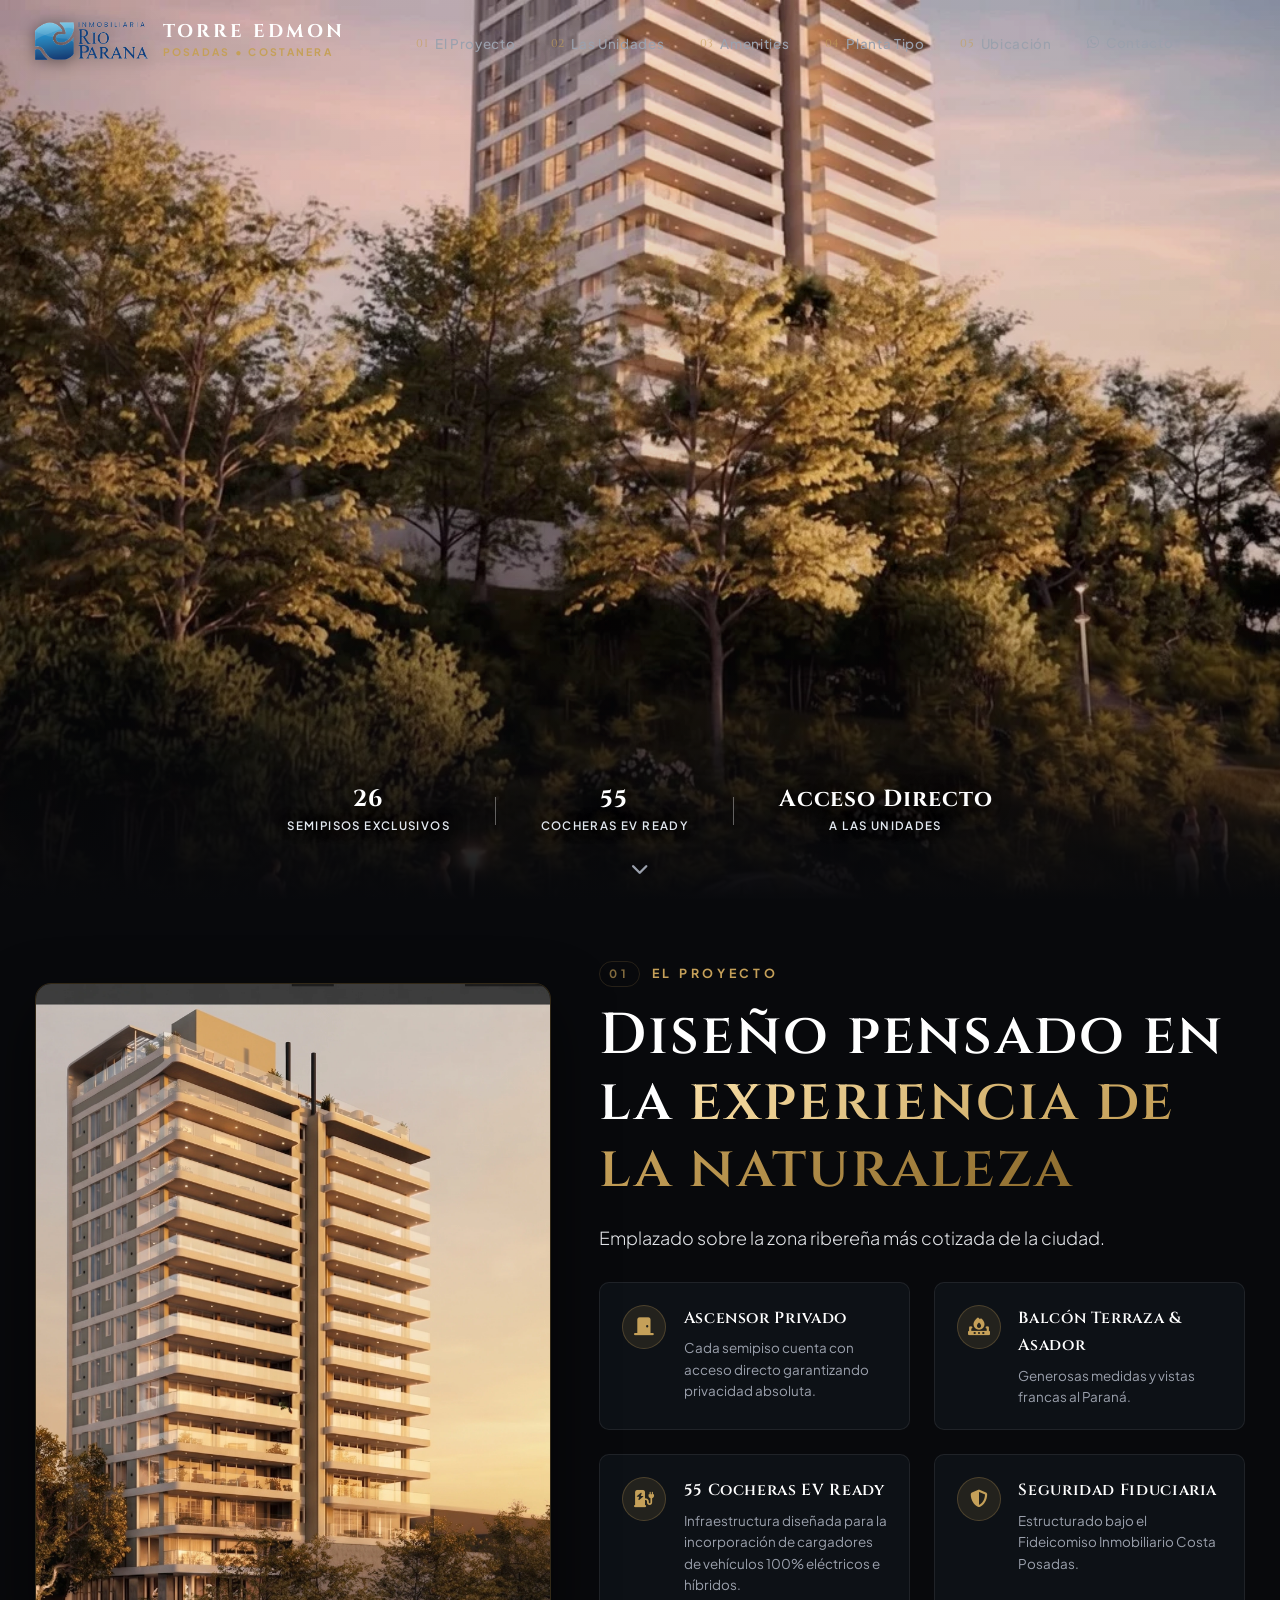
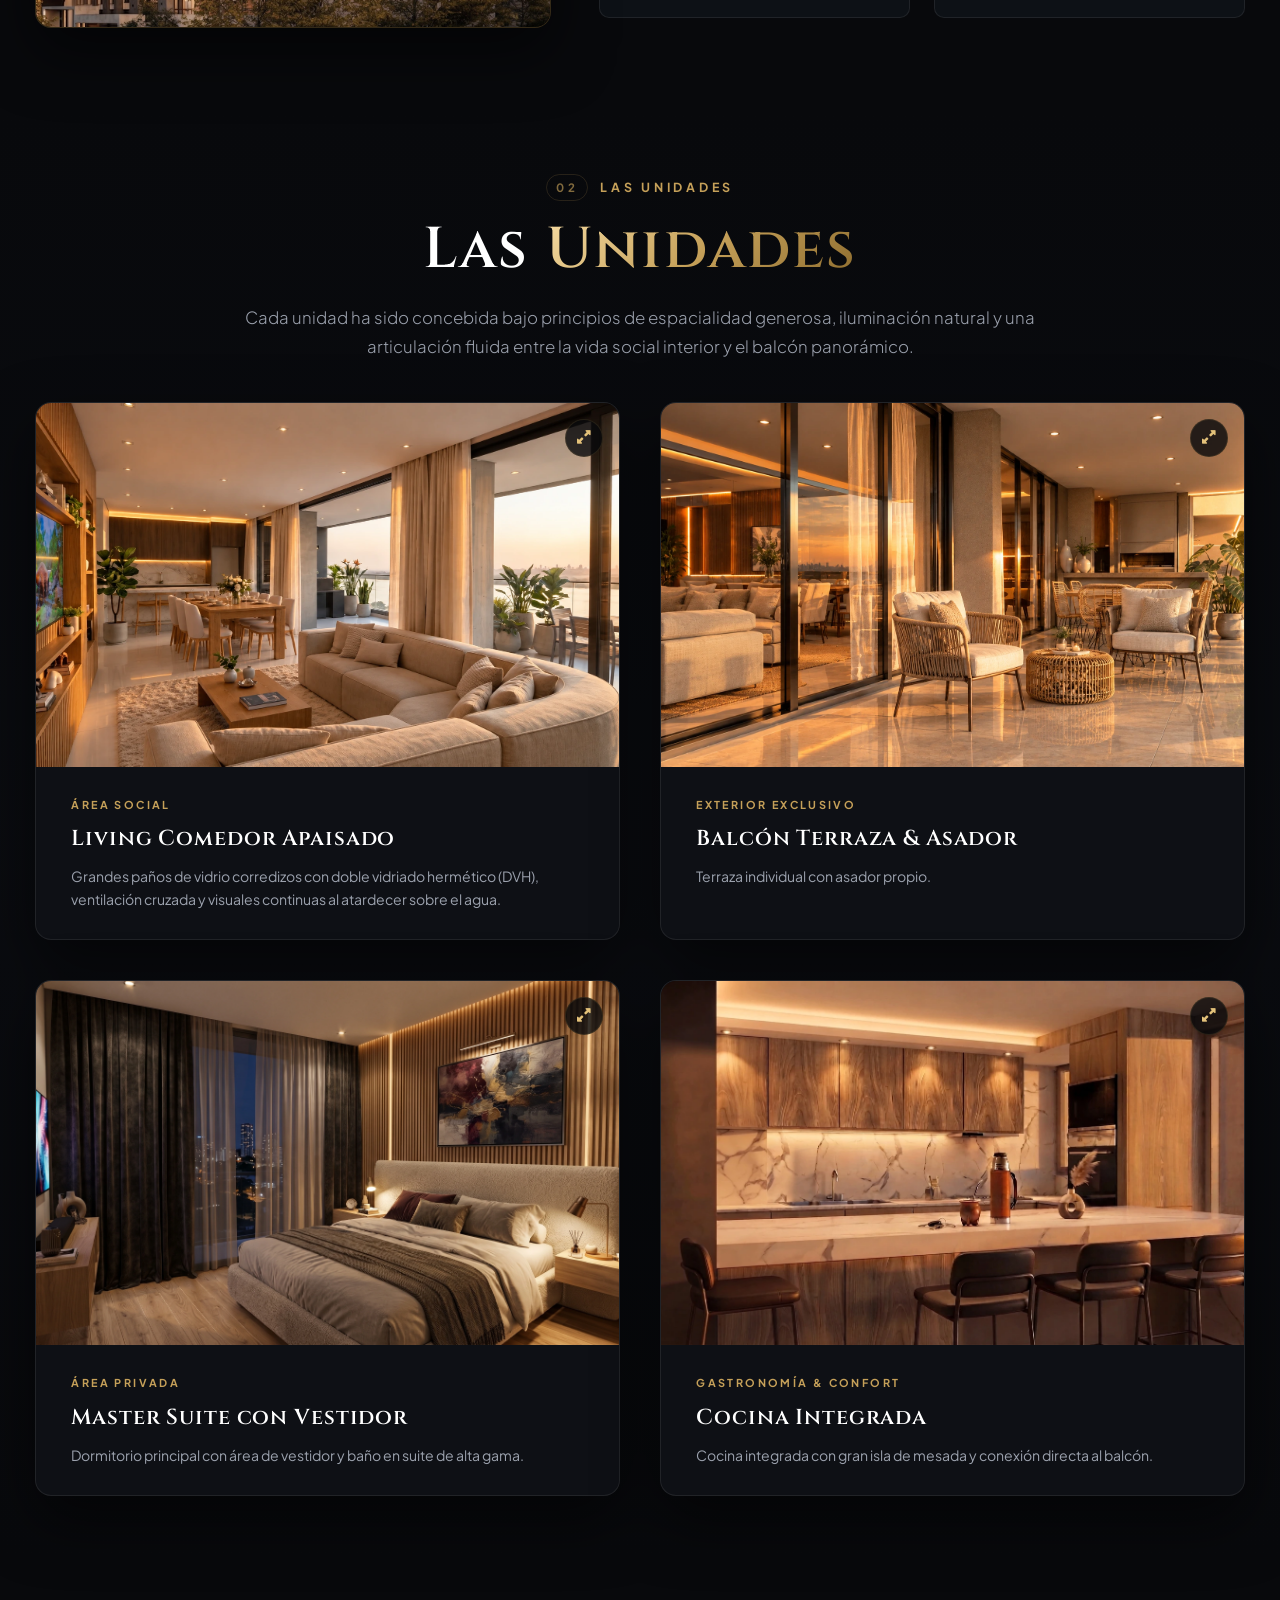
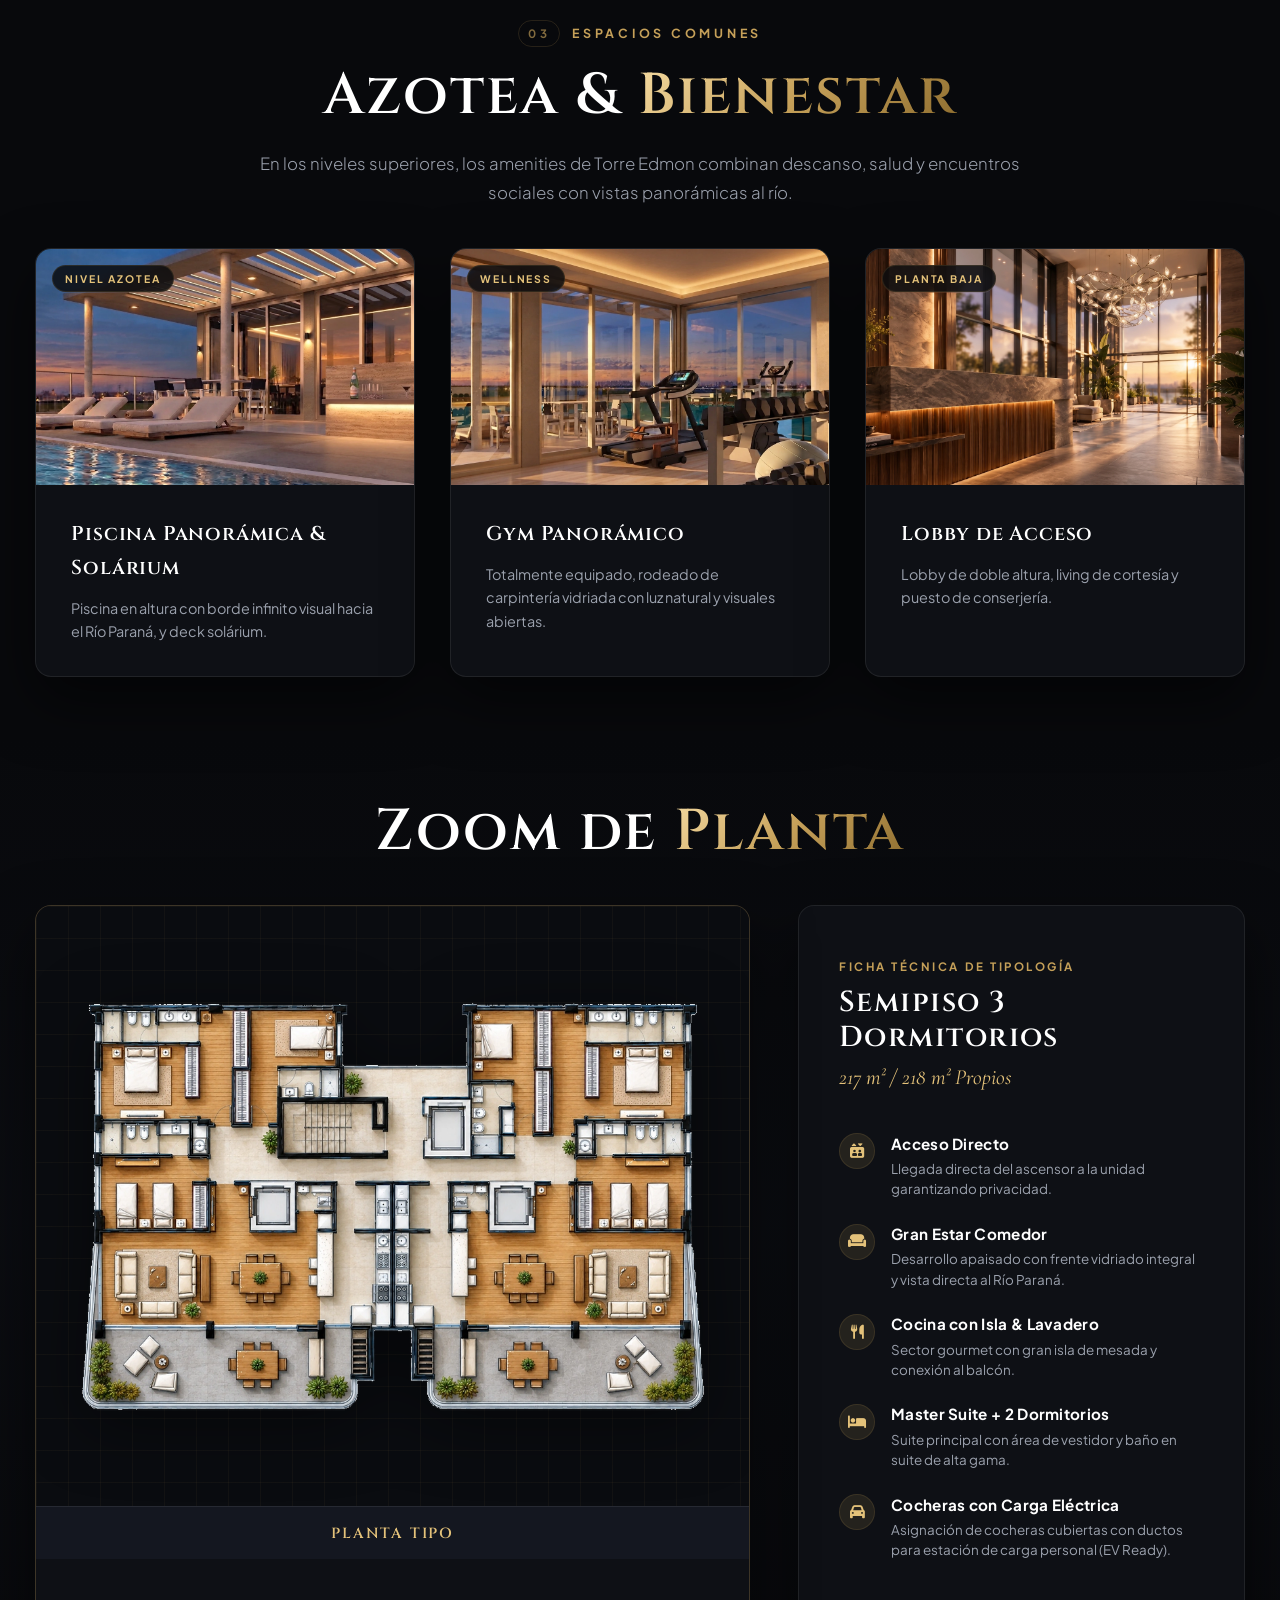
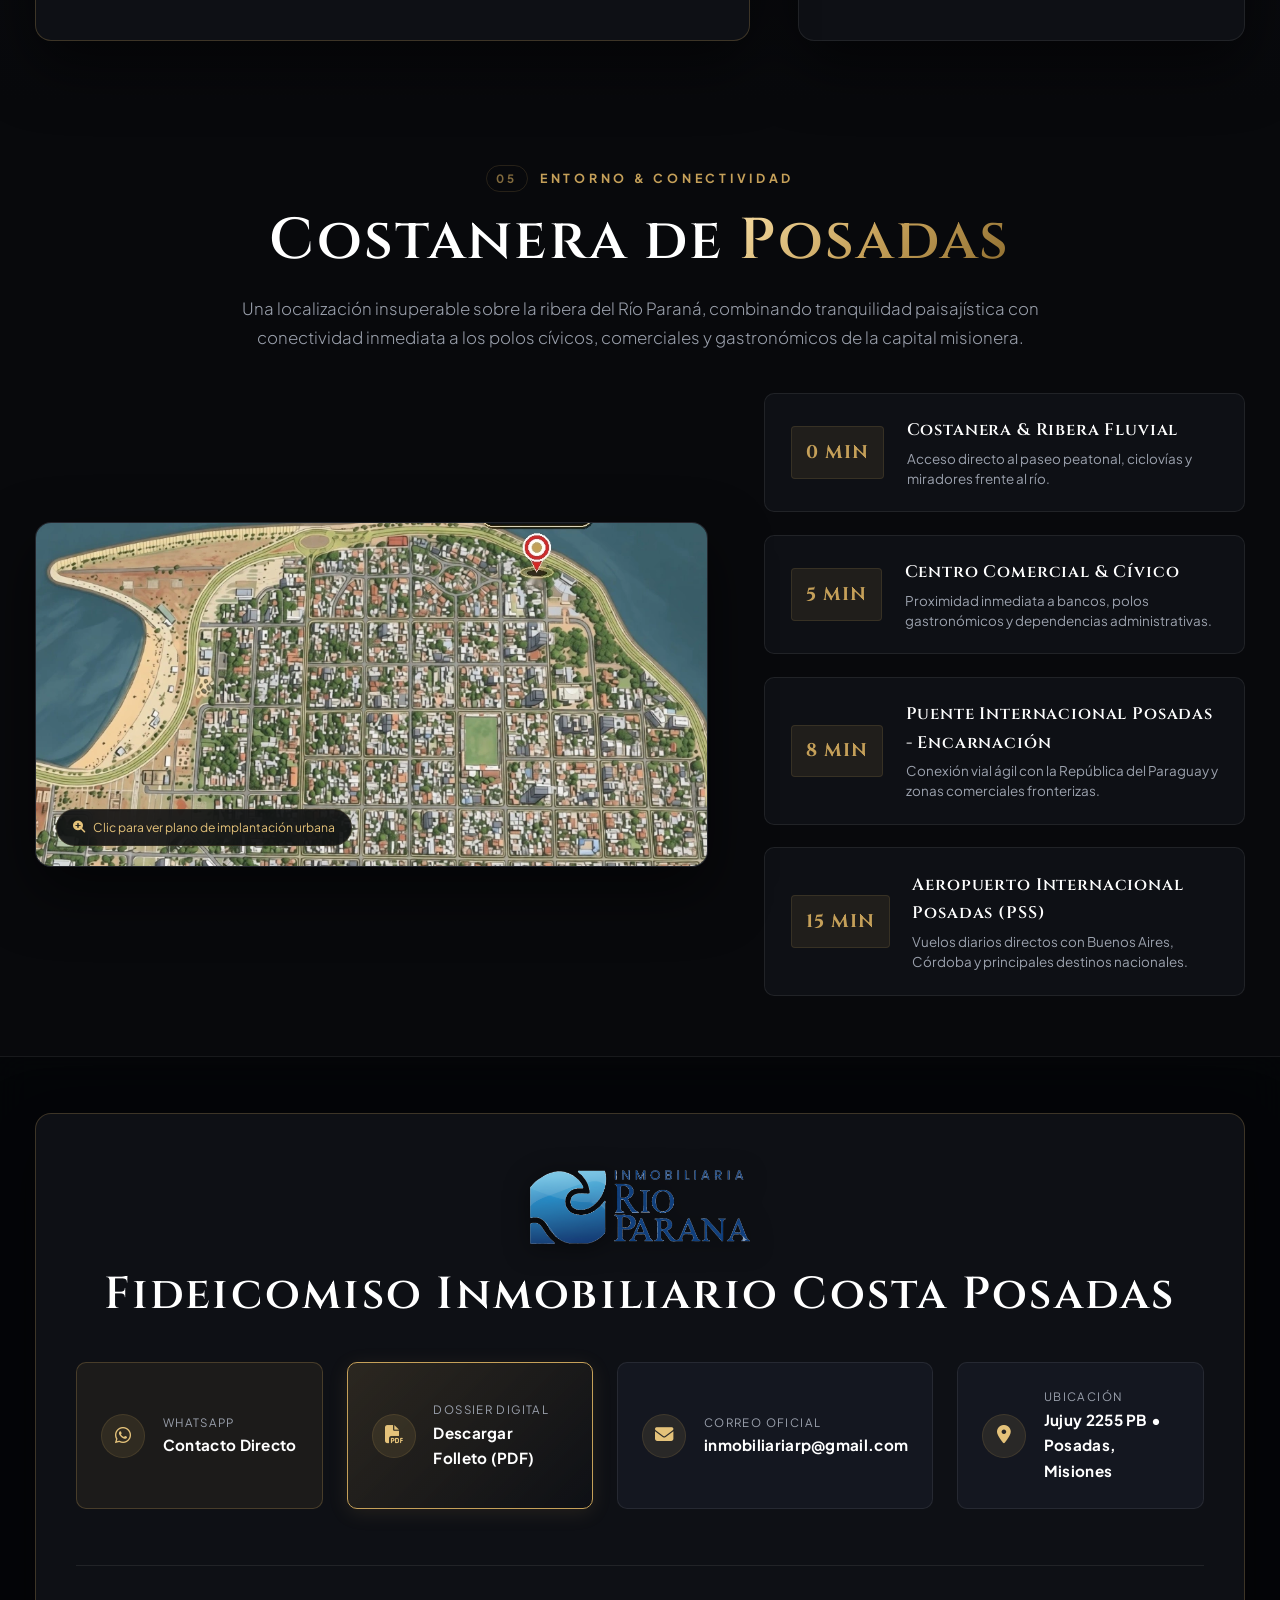
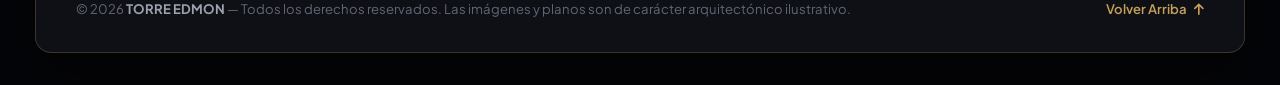
==== index.html @ c15acfa9 "feat(blueprint): replace floor plan with centered master asset, enable touch/mouse zoom, and clean c" ====
<!DOCTYPE html>
<html lang="es" data-theme="dark">
<head>
  <meta charset="UTF-8">
  <meta name="viewport" content="width=device-width, initial-scale=1.0">
  <title>Torre Edmon | Fideicomiso Inmobiliario Costa Posadas</title>
  <meta name="description" content="Torre Edmon: Residencias semipisos de 217 m² y 218 m² propios frente al Río Paraná en Posadas, Misiones. Palier privado, balcones aterrazados con parrilla, piscina rooftop, cocheras EV Ready.">
  <meta name="keywords" content="Torre Edmon, Torre Edmond, departamentos en pozo Posadas, departamentos en pozo Posadas Misiones, inversion inmobiliaria Posadas, Fideicomiso Costa Posadas, Inmobiliaria Rio Parana, departamentos costanera Posadas, departamentos con vista al rio Posadas, Ruben Carreño">
  <meta name="author" content="Inmobiliaria Río Paraná">
  <meta name="robots" content="index, follow">
  <link rel="canonical" href="https://edmonposadas.vercel.app/">

  <!-- Open Graph / WhatsApp Preview -->
  <meta property="og:type" content="website">
  <meta property="og:url" content="https://edmonposadas.vercel.app/">
  <meta property="og:title" content="Torre Edmon — Residencias Exclusivas en Posadas Misiones">
  <meta property="og:description" content="Departamentos semipisos de 217 m² frente al Río Paraná. Acceso directo a las unidades, balcón con parrilla, piscina rooftop y 55 cocheras EV Ready.">
  <meta property="og:image" content="https://edmonposadas.vercel.app/assets/curated_v2/fachada_torre_edmon.webp">
  <meta property="og:image:width" content="1200">
  <meta property="og:image:height" content="630">
  <meta property="og:locale" content="es_AR">
  <meta property="og:site_name" content="Torre Edmon Posadas">

  <!-- Twitter Card -->
  <meta name="twitter:card" content="summary_large_image">
  <meta name="twitter:url" content="https://edmonposadas.vercel.app/">
  <meta name="twitter:title" content="Torre Edmon | Residencias de Lujo en Posadas">
  <meta name="twitter:description" content="Emprendimiento residencial de vanguardia frente al Río Paraná en Posadas, Misiones. Comercializa Inmobiliaria Río Paraná.">
  <meta name="twitter:image" content="https://edmonposadas.vercel.app/assets/curated_v2/fachada_torre_edmon.webp">

  <!-- Schema.org JSON-LD -->
  <script type="application/ld+json">
  {
    "@context": "https://schema.org",
    "@graph": [
      {
        "@type": "ApartmentComplex",
        "@id": "https://edmonposadas.vercel.app/#building",
        "name": "Torre Edmon (Edificio Edmond)",
        "description": "Edificio residencial de categoría superior con 26 semipisos exclusivos de 217 m² y 218 m² propios, piscina y solárium en azotea, gimnasio panorámico, 55 cocheras EV Ready y acceso directo a las unidades.",
        "url": "https://edmonposadas.vercel.app/",
        "image": "https://edmonposadas.vercel.app/assets/curated_v2/fachada_torre_edmon.webp",
        "address": {
          "@type": "PostalAddress",
          "streetAddress": "Costanera de Posadas",
          "addressLocality": "Posadas",
          "addressRegion": "Misiones",
          "addressCountry": "AR"
        },
        "geo": {
          "@type": "GeoCoordinates",
          "latitude": -27.3667,
          "longitude": -55.8969
        }
      },
      {
        "@type": "RealEstateAgent",
        "@id": "https://edmonposadas.vercel.app/#agent",
        "name": "Inmobiliaria Río Paraná",
        "url": "https://edmonposadas.vercel.app/",
        "logo": "https://edmonposadas.vercel.app/assets/branding/logo_inmobiliaria_clean.png",
        "telephone": "+54-9-3764-765431",
        "email": "inmobiliariarp@gmail.com",
        "address": {
          "@type": "PostalAddress",
          "streetAddress": "Jujuy 2255 PB",
          "addressLocality": "Posadas",
          "addressRegion": "Misiones",
          "postalCode": "3300",
          "addressCountry": "AR"
        }
      }
    ]
  }
  </script>

  <link rel="icon" type="image/png" href="assets/branding/logo_inmobiliaria_clean.png">

  <!-- Typography: Cinzel, Cormorant Garamond & Plus Jakarta Sans -->
  <link rel="preconnect" href="https://fonts.googleapis.com">
  <link rel="preconnect" href="https://fonts.gstatic.com" crossorigin>
  <link href="https://fonts.googleapis.com/css2?family=Cinzel:wght@400;500;600;700;800&family=Cormorant+Garamond:ital,wght@0,400;0,600;1,400;1,600&family=Plus+Jakarta+Sans:wght@300;400;500;600;700&display=swap" rel="stylesheet">

  <link rel="stylesheet" href="https://cdnjs.cloudflare.com/ajax/libs/font-awesome/6.4.0/css/all.min.css">
  <link rel="stylesheet" href="styles/main.css">
</head>
<body class="dark-editorial">

  <!-- Subtle Three.js Ambient Particle Background -->
  <canvas id="three-canvas"></canvas>

  <!-- Luxury Minimalist Navbar -->
  <nav class="navbar">
    <div class="container nav-container">
      <a href="#hero" class="brand-logo-wrap">
        <img src="assets/branding/logo_inmobiliaria_clean.png" alt="Inmobiliaria Río Paraná" class="brand-logo-img">
        <div class="brand-text-col">
          <span class="brand-text">TORRE EDMON</span>
          <span class="brand-subtext">POSADAS • COSTANERA</span>
        </div>
      </a>

      <ul class="nav-links">
        <li><a href="#proyecto" class="nav-link"><span>01</span> El Proyecto</a></li>
        <li><a href="#interiores" class="nav-link"><span>02</span> Las Unidades</a></li>
        <li><a href="#amenities" class="nav-link"><span>03</span> Amenities</a></li>
        <li><a href="#planta" class="nav-link"><span>04</span> Planta Tipo</a></li>
        <li><a href="#ubicacion" class="nav-link"><span>05</span> Ubicación</a></li>
        <li><a href="https://wa.me/5493764765431?text=Hola%20Inmobiliaria%20R%C3%ADo%20Paran%C3%A1,%20deseo%20informaci%C3%B3n%20sobre%20Torre%20Edmon" target="_blank" class="nav-link text-gold"><i class="fab fa-whatsapp"></i> Contacto</a></li>
      </ul>

      <div class="nav-actions">
        <button id="mobile-menu-btn" class="mobile-menu-btn" aria-label="Abrir Menú">
          <i class="fas fa-bars"></i>
        </button>
      </div>
    </div>
  </nav>

  <!-- Hero Section: Clear, Vibrant Architectural Video Animation -->
  <header id="hero" class="hero">
    <div class="hero-video-bg">
      <video autoplay muted loop playsinline poster="assets/curated_v2/hero_poster.webp">
        <source src="assets/torre_edmon_anime_hero.mp4" type="video/mp4">
      </video>
    </div>
    <div class="hero-overlay"></div>

    <div class="container hero-content-minimal">
      <!-- Clean Key Metrics Strip at the bottom of hero -->
      <div class="hero-metrics-strip">
        <div class="metric-item">
          <span class="metric-num">26</span>
          <span class="metric-lbl">Semipisos Exclusivos</span>
        </div>
        <div class="metric-sep"></div>
        <div class="metric-item">
          <span class="metric-num">55</span>
          <span class="metric-lbl">Cocheras EV Ready</span>
        </div>
        <div class="metric-sep"></div>
        <div class="metric-item">
          <span class="metric-num">Acceso Directo</span>
          <span class="metric-lbl">A las Unidades</span>
        </div>
      </div>
    </div>

    <div class="scroll-down-arrow">
      <a href="#proyecto" aria-label="Ir a sección El Proyecto">
        <i class="fas fa-chevron-down"></i>
      </a>
    </div>
  </header>

  <!-- 01. EL PROYECTO -->
  <section id="proyecto" class="section-manifesto">
    <div class="container">
      <div class="manifesto-grid">
        <!-- Vertical Architectural Render Showcase -->
        <div class="manifesto-visual-col" data-lightbox data-hires="assets/curated_v2/fachada_torre_edmon.webp" data-caption="Fachada Principal Torre Edmon — 15 Niveles sobre el Río Paraná">
          <div class="manifesto-frame">
            <img src="assets/curated_v2/fachada_torre_edmon.webp" alt="Fachada Torre Edmon Posadas" loading="lazy">
          </div>
        </div>

        <!-- Editorial Project Column -->
        <div class="manifesto-text-col">
          <div class="section-tag-editorial"><span>01</span> El Proyecto</div>
          <h2 class="section-title-editorial">
            Diseño pensado en la <span class="text-gold-gradient">experiencia de la naturaleza</span>
          </h2>

          <p class="manifesto-lead">
            Emplazado sobre la zona ribereña más cotizada de la ciudad.
          </p>

          <!-- 4 Pillars of Engineering & Comfort -->
          <div class="pillars-grid">
            <div class="pillar-card">
              <div class="pillar-icon"><i class="fas fa-door-closed"></i></div>
              <div class="pillar-content">
                <h3>Ascensor Privado</h3>
                <p>Cada semipiso cuenta con acceso directo garantizando privacidad absoluta.</p>
              </div>
            </div>

            <div class="pillar-card">
              <div class="pillar-icon"><i class="fas fa-fire-burner"></i></div>
              <div class="pillar-content">
                <h3>Balcón Terraza & Asador</h3>
                <p>Generosas medidas y vistas francas al Paraná.</p>
              </div>
            </div>

            <div class="pillar-card">
              <div class="pillar-icon"><i class="fas fa-charging-station"></i></div>
              <div class="pillar-content">
                <h3>55 Cocheras EV Ready</h3>
                <p>Infraestructura diseñada para la incorporación de cargadores de vehículos 100% eléctricos e híbridos.</p>
              </div>
            </div>

            <div class="pillar-card">
              <div class="pillar-icon"><i class="fas fa-shield-halved"></i></div>
              <div class="pillar-content">
                <h3>Seguridad Fiduciaria</h3>
                <p>Estructurado bajo el Fideicomiso Inmobiliario Costa Posadas.</p>
              </div>
            </div>
          </div>
        </div>
      </div>
    </div>
  </section>

  <!-- 02. LAS UNIDADES (Uniform Sized 2x2 Gallery) -->
  <section id="interiores" class="section-spaces">
    <div class="container">
      <div class="section-header-editorial">
        <div class="section-tag-editorial"><span>02</span> Las Unidades</div>
        <h2 class="section-title-editorial">Las <span class="text-gold-gradient">Unidades</span></h2>
        <p class="section-desc-editorial">
          Cada unidad ha sido concebida bajo principios de espacialidad generosa, iluminación natural y una articulación fluida entre la vida social interior y el balcón panorámico.
        </p>
      </div>

      <div class="units-uniform-grid">
        <!-- Living Comedor Apaisado -->
        <div class="unit-uniform-card" data-lightbox data-hires="assets/curated_v2/living_comedor_rio.webp" data-caption="Living Comedor Apaisado — Conexión Directa al Río Paraná y Balcón Terraza">
          <div class="unit-img-box">
            <img src="assets/curated_v2/living_comedor_rio.webp" alt="Living Comedor Apaisado con Vista al Río" loading="lazy">
            <span class="unit-zoom-badge"><i class="fas fa-expand-alt"></i></span>
          </div>
          <div class="unit-content-box">
            <span class="unit-category-tag">Área Social</span>
            <h3 class="unit-card-title">Living Comedor Apaisado</h3>
            <p class="unit-card-desc">Grandes paños de vidrio corredizos con doble vidriado hermético (DVH), ventilación cruzada y visuales continuas al atardecer sobre el agua.</p>
          </div>
        </div>

        <!-- Balcón Terraza & Asador -->
        <div class="unit-uniform-card" data-lightbox data-hires="assets/curated_v2/balcon_terraza_parrilla.webp" data-caption="Balcón Aterrazado con Parrilla Individual y Vista al Río Paraná">
          <div class="unit-img-box">
            <img src="assets/curated_v2/balcon_terraza_parrilla.webp" alt="Balcón Aterrazado con Parrilla Individual" loading="lazy">
            <span class="unit-zoom-badge"><i class="fas fa-expand-alt"></i></span>
          </div>
          <div class="unit-content-box">
            <span class="unit-category-tag">Exterior Exclusivo</span>
            <h3 class="unit-card-title">Balcón Terraza & Asador</h3>
            <p class="unit-card-desc">Terraza individual con asador propio.</p>
          </div>
        </div>

        <!-- Master Suite -->
        <div class="unit-uniform-card" data-lightbox data-hires="assets/curated_v2/master_suite_dormitorio.webp" data-caption="Master Suite — Vestidor Privado, Baño en Suite y Aislamiento Acústico">
          <div class="unit-img-box">
            <img src="assets/curated_v2/master_suite_dormitorio.webp" alt="Master Suite con Vestidor" loading="lazy">
            <span class="unit-zoom-badge"><i class="fas fa-expand-alt"></i></span>
          </div>
          <div class="unit-content-box">
            <span class="unit-category-tag">Área Privada</span>
            <h3 class="unit-card-title">Master Suite con Vestidor</h3>
            <p class="unit-card-desc">Dormitorio principal con área de vestidor y baño en suite de alta gama.</p>
          </div>
        </div>

        <!-- Cocina Integrada -->
        <div class="unit-uniform-card" data-lightbox data-hires="assets/curated_v2/cocina_gourmet_isla.webp" data-caption="Cocina Integrada — Gran Isla de Mesada y Conexión Directa al Balcón">
          <div class="unit-img-box">
            <img src="assets/curated_v2/cocina_gourmet_isla.webp" alt="Cocina Integrada con Isla" loading="lazy">
            <span class="unit-zoom-badge"><i class="fas fa-expand-alt"></i></span>
          </div>
          <div class="unit-content-box">
            <span class="unit-category-tag">Gastronomía & Confort</span>
            <h3 class="unit-card-title">Cocina Integrada</h3>
            <p class="unit-card-desc">Cocina integrada con gran isla de mesada y conexión directa al balcón.</p>
          </div>
        </div>
      </div>
    </div>
  </section>

  <!-- 03. AMENITIES & ROOFTOP LIFE -->
  <section id="amenities" class="section-amenities">
    <div class="container">
      <div class="section-header-editorial">
        <div class="section-tag-editorial"><span>03</span> Espacios Comunes</div>
        <h2 class="section-title-editorial">Azotea & <span class="text-gold-gradient">Bienestar</span></h2>
        <p class="section-desc-editorial">
          En los niveles superiores, los amenities de Torre Edmon combinan descanso, salud y encuentros sociales con vistas panorámicas al río.
        </p>
      </div>

      <div class="amenities-triptych">
        <!-- Piscina & Solarium Rooftop -->
        <div class="amenity-monograph-card" data-lightbox data-hires="assets/curated_v2/piscina_rooftop_solarium.webp" data-caption="Piscina Panorámica & Solárium en Azotea con Vista al Río Paraná">
          <div class="amenity-img-box">
            <img src="assets/curated_v2/piscina_rooftop_solarium.webp" alt="Piscina Panorámica en Azotea" loading="lazy">
            <span class="amenity-level-tag">NIVEL AZOTEA</span>
          </div>
          <div class="amenity-info-box">
            <h3>Piscina Panorámica & Solárium</h3>
            <p>Piscina en altura con borde infinito visual hacia el Río Paraná, y deck solárium.</p>
          </div>
        </div>

        <!-- Gym Panorámico -->
        <div class="amenity-monograph-card" data-lightbox data-hires="assets/curated_v2/gimnasio_fitness_center.webp" data-caption="Gym Panorámico — Totalmente equipado">
          <div class="amenity-img-box">
            <img src="assets/curated_v2/gimnasio_fitness_center.webp" alt="Gym Panorámico" loading="lazy">
            <span class="amenity-level-tag">WELLNESS</span>
          </div>
          <div class="amenity-info-box">
            <h3>Gym Panorámico</h3>
            <p>Totalmente equipado, rodeado de carpintería vidriada con luz natural y visuales abiertas.</p>
          </div>
        </div>

        <!-- Lobby de Acceso -->
        <div class="amenity-monograph-card" data-lightbox data-hires="assets/curated_v2/hall_acceso_lobby.webp" data-caption="Lobby de Acceso — Doble altura con living de cortesía">
          <div class="amenity-img-box">
            <img src="assets/curated_v2/hall_acceso_lobby.webp" alt="Lobby de Acceso" loading="lazy">
            <span class="amenity-level-tag">PLANTA BAJA</span>
          </div>
          <div class="amenity-info-box">
            <h3>Lobby de Acceso</h3>
            <p>Lobby de doble altura, living de cortesía y puesto de conserjería.</p>
          </div>
        </div>
      </div>
    </div>
  </section>

  <!-- 04. PLANTA TIPO & ZOOM DE PLANTAS (Panzoom Studio) -->
  <section id="planta" class="section-blueprint">
    <div class="container">
      <div class="section-header-editorial">
        <h2 class="section-title-editorial">Zoom de <span class="text-gold-gradient">Planta</span></h2>
      </div>

      <div class="blueprint-studio-grid">
        <!-- Floor Plan Viewer Card -->
        <div class="plan-container-card">
          <!-- Interactive Blueprint Viewport -->
          <div id="plan-interactive-box" class="plan-interactive-wrapper">
            <img id="plan-zoom-img" src="assets/curated/plantas/plantas_tipo_master.webp" alt="Planta Tipo Torre Edmon" draggable="false">
          </div>

          <!-- Footnote / Caption Bar -->
          <div class="plan-footer-bar">
            <span class="plan-hint-text">Planta Tipo</span>
          </div>
        </div>

        <!-- Technical Specification Monograph Card -->
        <div class="plan-spec-summary-card">
          <div class="spec-card-header">
            <span class="spec-kicker">FICHA TÉCNICA DE TIPOLOGÍA</span>
            <h3 class="spec-title">Semipiso 3 Dormitorios</h3>
            <span class="spec-area">217 m² / 218 m² Propios</span>
          </div>

          <ul class="spec-features-list">
            <li>
              <div class="spec-icon"><i class="fas fa-elevator"></i></div>
              <div class="spec-desc">
                <strong>Acceso Directo</strong>
                <span>Llegada directa del ascensor a la unidad garantizando privacidad.</span>
              </div>
            </li>
            <li>
              <div class="spec-icon"><i class="fas fa-couch"></i></div>
              <div class="spec-desc">
                <strong>Gran Estar Comedor</strong>
                <span>Desarrollo apaisado con frente vidriado integral y vista directa al Río Paraná.</span>
              </div>
            </li>
            <li>
              <div class="spec-icon"><i class="fas fa-utensils"></i></div>
              <div class="spec-desc">
                <strong>Cocina con Isla & Lavadero</strong>
                <span>Sector gourmet con gran isla de mesada y conexión al balcón.</span>
              </div>
            </li>
            <li>
              <div class="spec-icon"><i class="fas fa-bed"></i></div>
              <div class="spec-desc">
                <strong>Master Suite + 2 Dormitorios</strong>
                <span>Suite principal con área de vestidor y baño en suite de alta gama.</span>
              </div>
            </li>
            <li>
              <div class="spec-icon"><i class="fas fa-car"></i></div>
              <div class="spec-desc">
                <strong>Cocheras con Carga Eléctrica</strong>
                <span>Asignación de cocheras cubiertas con ductos para estación de carga personal (EV Ready).</span>
              </div>
            </li>
          </ul>
        </div>
      </div>
    </div>
  </section>

  <!-- 05. UBICACIÓN & MASTERPLAN -->
  <section id="ubicacion" class="section-location">
    <div class="container">
      <div class="section-header-editorial">
        <div class="section-tag-editorial"><span>05</span> Entorno & Conectividad</div>
        <h2 class="section-title-editorial">Costanera de <span class="text-gold-gradient">Posadas</span></h2>
        <p class="section-desc-editorial">
          Una localización insuperable sobre la ribera del Río Paraná, combinando tranquilidad paisajística con conectividad inmediata a los polos cívicos, comerciales y gastronómicos de la capital misionera.
        </p>
      </div>

      <div class="location-composition-grid">
        <!-- Masterplan Visual -->
        <div class="location-map-master-wrap" data-lightbox data-hires="assets/curated/exterior/mapa_ubicacion_masterplan.webp" data-caption="Masterplan de Ubicación — Torre Edmon en la Costanera de Posadas">
          <img src="assets/curated/exterior/mapa_ubicacion_masterplan.webp" alt="Masterplan Ubicación Torre Edmon">
          <div class="map-interactive-badge">
            <i class="fas fa-search-plus"></i> Clic para ver plano de implantación urbana
          </div>
        </div>

        <!-- Distance Points Cards -->
        <div class="location-milestones-column">
          <div class="milestone-card">
            <div class="milestone-time">0 MIN</div>
            <div class="milestone-info">
              <h4>Costanera & Ribera Fluvial</h4>
              <p>Acceso directo al paseo peatonal, ciclovías y miradores frente al río.</p>
            </div>
          </div>

          <div class="milestone-card">
            <div class="milestone-time">5 MIN</div>
            <div class="milestone-info">
              <h4>Centro Comercial & Cívico</h4>
              <p>Proximidad inmediata a bancos, polos gastronómicos y dependencias administrativas.</p>
            </div>
          </div>

          <div class="milestone-card">
            <div class="milestone-time">8 MIN</div>
            <div class="milestone-info">
              <h4>Puente Internacional Posadas - Encarnación</h4>
              <p>Conexión vial ágil con la República del Paraguay y zonas comerciales fronterizas.</p>
            </div>
          </div>

          <div class="milestone-card">
            <div class="milestone-time">15 MIN</div>
            <div class="milestone-info">
              <h4>Aeropuerto Internacional Posadas (PSS)</h4>
              <p>Vuelos diarios directos con Buenos Aires, Córdoba y principales destinos nacionales.</p>
            </div>
          </div>
        </div>
      </div>
    </div>
  </section>

  <!-- 06. FOOTER MONOGRAPH: FIDEICOMISO INMOBILIARIO COSTA POSADAS -->
  <footer id="contacto" class="luxury-footer-monograph">
    <div class="container">
      <div class="footer-inner-card">
        <div class="footer-brand-section">
          <img src="assets/branding/logo_inmobiliaria_clean.png" alt="Inmobiliaria Río Paraná" class="footer-brand-logo">
          <h2 class="footer-main-title">Fideicomiso Inmobiliario Costa Posadas</h2>
        </div>

        <div class="footer-contacts-grid">
          <a href="https://wa.me/5493764765431?text=Hola,%20deseo%20comunicarme%20por%20Torre%20Edmon" target="_blank" class="contact-card highlight">
            <div class="contact-card-icon"><i class="fab fa-whatsapp"></i></div>
            <div class="contact-card-text">
              <span class="contact-label">WhatsApp</span>
              <strong class="contact-value">Contacto Directo</strong>
            </div>
          </a>

          <a href="assets/folleto_torre_edmon_posadas.pdf" download="FOLLETO_TORRE_EDMON_Posadas.pdf" class="contact-card highlight-gold">
            <div class="contact-card-icon"><i class="fas fa-file-pdf"></i></div>
            <div class="contact-card-text">
              <span class="contact-label">Dossier Digital</span>
              <strong class="contact-value">Descargar Folleto (PDF)</strong>
            </div>
          </a>

          <a href="mailto:inmobiliariarp@gmail.com" class="contact-card">
            <div class="contact-card-icon"><i class="fas fa-envelope"></i></div>
            <div class="contact-card-text">
              <span class="contact-label">Correo Oficial</span>
              <strong class="contact-value">inmobiliariarp@gmail.com</strong>
            </div>
          </a>

          <div class="contact-card">
            <div class="contact-card-icon"><i class="fas fa-location-dot"></i></div>
            <div class="contact-card-text">
              <span class="contact-label">Ubicación</span>
              <strong class="contact-value">Jujuy 2255 PB • Posadas, Misiones</strong>
            </div>
          </div>
        </div>

        <div class="footer-bottom-bar">
          <p>&copy; 2026 <strong>TORRE EDMON</strong> — Todos los derechos reservados. Las imágenes y planos son de carácter arquitectónico ilustrativo.</p>
          <div class="footer-links-quick">
            <a href="#hero">Volver Arriba <i class="fas fa-arrow-up"></i></a>
          </div>
        </div>
      </div>
    </div>
  </footer>

  <!-- Lightbox Modal for Full Resolution Views -->
  <div id="lightbox-modal" class="lightbox-modal" role="dialog" aria-hidden="true">
    <div class="lightbox-content">
      <button id="lightbox-close" class="lightbox-close" aria-label="Cerrar">&times;</button>
      <img id="lightbox-img" src="" alt="Vista previa en alta resolución" class="lightbox-img">
      <div id="lightbox-caption" class="lightbox-caption"></div>
    </div>
  </div>

  <!-- Three.js Ambient Dust -->
  <script src="https://cdnjs.cloudflare.com/ajax/libs/three.js/r128/three.min.js"></script>
  <script src="js/three-scene.js"></script>
  <script src="js/app.js"></script>
</body>
</html>
---- styles/main.css ----
/* ==========================================================================
   TORRE EDMON — ARCHITECTURAL EDITORIAL MONOGRAPH (DARK LUXURY)
   Quiet Luxury • High-End Typographic System • Editorial Precision
   ========================================================================== */

:root {
  /* Chromatic Palette */
  --gold-primary: #c5a059;
  --gold-light: #e4c27a;
  --gold-dark: #8c6b2d;
  --gold-gradient: linear-gradient(135deg, #f7dda4 0%, #c5a059 50%, #8c6b2d 100%);
  --gold-glow: rgba(197, 160, 89, 0.24);
  
  --bg-main: #08090c;
  --bg-surface: #0e1015;
  --bg-surface-elevated: #141720;
  --bg-glass: rgba(14, 16, 21, 0.85);
  --bg-glass-card: rgba(18, 22, 29, 0.65);
  
  --border-glass: rgba(255, 255, 255, 0.08);
  --border-gold: rgba(197, 160, 89, 0.26);
  --border-gold-subtle: rgba(197, 160, 89, 0.14);
  
  --text-main: #f5f6f8;
  --text-muted: #9ba1ad;
  --text-dim: #606775;
  
  --font-serif: 'Cinzel', Georgia, serif;
  --font-accent: 'Cormorant Garamond', Georgia, serif;
  --font-sans: 'Plus Jakarta Sans', -apple-system, BlinkMacSystemFont, sans-serif;
  
  --transition-smooth: all 0.4s cubic-bezier(0.16, 1, 0.3, 1);
  --transition-fast: all 0.22s ease;
  
  --radius-sm: 4px;
  --radius-md: 10px;
  --radius-lg: 16px;
  --radius-full: 9999px;
  
  --card-shadow: 0 24px 60px rgba(0, 0, 0, 0.55);
}

/* Base Reset & Core Typography */
* {
  margin: 0;
  padding: 0;
  box-sizing: border-box;
}

html {
  scroll-behavior: smooth;
  font-size: 16px;
  background-color: var(--bg-main);
}

body.dark-editorial {
  font-family: var(--font-sans);
  background-color: var(--bg-main);
  background-image: 
    radial-gradient(circle at 18% 18%, rgba(197, 160, 89, 0.08) 0%, transparent 40%),
    radial-gradient(circle at 82% 42%, rgba(197, 160, 89, 0.07) 0%, transparent 45%),
    radial-gradient(circle at 25% 72%, rgba(197, 160, 89, 0.07) 0%, transparent 45%),
    radial-gradient(circle at 75% 90%, rgba(197, 160, 89, 0.09) 0%, transparent 40%);
  background-attachment: fixed;
  color: var(--text-main);
  line-height: 1.7;
  overflow-x: hidden;
  position: relative;
  -webkit-font-smoothing: antialiased;
}

/* Three.js Ambient Particle & Light Canvas */
#three-canvas {
  position: fixed;
  top: 0;
  left: 0;
  width: 100vw;
  height: 100vh;
  z-index: 0;
  pointer-events: none;
  opacity: 0.85;
}

.container {
  width: 100%;
  max-width: 1360px;
  margin: 0 auto;
  padding: 0 2.2rem;
  position: relative;
  z-index: 1;
}

h1, h2, h3, h4 {
  font-family: var(--font-serif);
  letter-spacing: 0.05em;
  font-weight: 600;
  color: #fff;
}

.text-gold {
  color: var(--gold-primary);
}

.text-gold-gradient {
  background: var(--gold-gradient);
  -webkit-background-clip: text;
  -webkit-text-fill-color: transparent;
}

/* Section Header Editorial */
.section-header-editorial {
  text-align: center;
  max-width: 820px;
  margin: 0 auto 2.5rem;
}

.section-tag-editorial {
  display: inline-flex;
  align-items: center;
  gap: 0.75rem;
  font-size: 0.78rem;
  text-transform: uppercase;
  letter-spacing: 0.3em;
  font-weight: 700;
  color: var(--gold-primary);
  margin-bottom: 1rem;
}

.section-tag-editorial span {
  font-size: 0.72rem;
  opacity: 0.65;
  font-family: var(--font-sans);
  border: 1px solid var(--border-gold);
  border-radius: var(--radius-full);
  padding: 0.15rem 0.55rem;
}

.section-title-editorial {
  font-size: clamp(2.3rem, 4.8vw, 3.6rem);
  line-height: 1.15;
  margin-bottom: 1.25rem;
  letter-spacing: 0.04em;
}

.section-desc-editorial {
  font-size: 1.05rem;
  color: var(--text-muted);
  line-height: 1.75;
  font-weight: 300;
}

/* Buttons & Interactive Elements */
.btn-gold-pill {
  display: inline-flex;
  align-items: center;
  justify-content: center;
  gap: 0.65rem;
  padding: 0.85rem 1.85rem;
  border-radius: var(--radius-full);
  background: var(--gold-gradient);
  color: #0b0d11;
  font-family: var(--font-sans);
  font-size: 0.85rem;
  font-weight: 700;
  letter-spacing: 0.06em;
  text-transform: uppercase;
  text-decoration: none;
  border: 1px solid transparent;
  box-shadow: 0 4px 20px var(--gold-glow);
  transition: var(--transition-smooth);
  cursor: pointer;
}

.btn-gold-pill:hover {
  transform: translateY(-2px);
  box-shadow: 0 8px 30px rgba(197, 160, 89, 0.45);
}

.btn-outline-pill {
  display: inline-flex;
  align-items: center;
  justify-content: center;
  gap: 0.65rem;
  padding: 0.85rem 1.85rem;
  border-radius: var(--radius-full);
  background: rgba(255, 255, 255, 0.04);
  color: var(--text-main);
  font-family: var(--font-sans);
  font-size: 0.85rem;
  font-weight: 600;
  letter-spacing: 0.06em;
  text-transform: uppercase;
  text-decoration: none;
  border: 1px solid var(--border-glass);
  backdrop-filter: blur(12px);
  transition: var(--transition-smooth);
  cursor: pointer;
}

.btn-outline-pill:hover {
  border-color: var(--gold-primary);
  color: var(--gold-primary);
  background: rgba(197, 160, 89, 0.08);
  transform: translateY(-2px);
}

.btn-gold-pill.full-width {
  width: 100%;
}

/* Navigation */
.navbar {
  position: fixed;
  top: 0;
  left: 0;
  width: 100%;
  z-index: 1000;
  padding: 1.4rem 0;
  transition: var(--transition-smooth);
}

.navbar.scrolled {
  padding: 0.85rem 0;
  background: var(--bg-glass);
  backdrop-filter: blur(20px);
  -webkit-backdrop-filter: blur(20px);
  border-bottom: 1px solid var(--border-glass);
  box-shadow: 0 10px 40px rgba(0, 0, 0, 0.6);
}

.nav-container {
  display: flex;
  align-items: center;
  justify-content: space-between;
}

.brand-logo-wrap {
  display: flex;
  align-items: center;
  gap: 0.9rem;
  text-decoration: none;
}

.brand-logo-img {
  height: 38px;
  width: auto;
  filter: drop-shadow(0 2px 8px rgba(0, 0, 0, 0.5));
}

.brand-text-col {
  display: flex;
  flex-direction: column;
}

.brand-text {
  font-family: var(--font-serif);
  font-size: 1.15rem;
  font-weight: 700;
  letter-spacing: 0.16em;
  color: #fff;
  line-height: 1.1;
}

.brand-subtext {
  font-size: 0.65rem;
  font-weight: 700;
  letter-spacing: 0.22em;
  color: var(--gold-primary);
  text-transform: uppercase;
}

.nav-links {
  display: flex;
  list-style: none;
  gap: 2.2rem;
}

.nav-link {
  color: var(--text-muted);
  text-decoration: none;
  font-size: 0.84rem;
  font-weight: 500;
  letter-spacing: 0.05em;
  transition: var(--transition-fast);
  display: inline-flex;
  align-items: center;
  gap: 0.4rem;
}

.nav-link span {
  font-size: 0.7rem;
  color: var(--gold-primary);
  opacity: 0.6;
  font-family: var(--font-serif);
}

.nav-link:hover {
  color: #fff;
}

.nav-actions {
  display: flex;
  align-items: center;
  gap: 0.85rem;
}

.mobile-menu-btn {
  display: none;
  background: transparent;
  border: 1px solid var(--border-glass);
  color: #fff;
  width: 42px;
  height: 42px;
  border-radius: var(--radius-full);
  align-items: center;
  justify-content: center;
  cursor: pointer;
}

/* ==========================================================================
   HERO SECTION (Full Vibrant Video, Clean Unobstructed Animation)
   ========================================================================== */
.hero {
  position: relative;
  min-height: 100vh;
  display: flex;
  flex-direction: column;
  justify-content: flex-end;
  padding: 8rem 0 3.5rem;
  overflow: hidden;
}

.hero-video-bg {
  position: absolute;
  top: 0;
  left: 0;
  width: 100%;
  height: 100%;
  z-index: 0;
}

.hero-video-bg video {
  width: 100%;
  height: 100%;
  object-fit: cover;
  filter: brightness(1.05) contrast(1.02);
}

/* Subtle, transparent bottom blend so the video animation is completely clear */
.hero-overlay {
  position: absolute;
  top: 0;
  left: 0;
  width: 100%;
  height: 100%;
  background: linear-gradient(to bottom, rgba(8, 9, 12, 0.05) 0%, rgba(8, 9, 12, 0.15) 65%, var(--bg-main) 100%);
  z-index: 1;
}

.hero-content-minimal {
  position: relative;
  z-index: 2;
  width: 100%;
  max-width: 1100px;
  margin: 0 auto;
  display: flex;
  flex-direction: column;
  align-items: center;
}

/* Key Metrics Strip at bottom of hero */
.hero-metrics-strip {
  display: flex;
  align-items: center;
  justify-content: center;
  background: transparent;
  backdrop-filter: none;
  -webkit-backdrop-filter: none;
  border: none;
  border-radius: 0;
  padding: 0.5rem 1rem;
  gap: 2.8rem;
  width: 100%;
  box-shadow: none;
}

.metric-item {
  display: flex;
  flex-direction: column;
  align-items: center;
  text-align: center;
}

.metric-num {
  font-family: var(--font-serif);
  font-size: 1.45rem;
  font-weight: 700;
  color: #fff;
  letter-spacing: 0.04em;
  line-height: 1.1;
  text-shadow: 0 2px 10px rgba(0, 0, 0, 0.95), 0 0 18px rgba(0, 0, 0, 0.85);
}

.metric-num small {
  font-size: 0.85rem;
  color: var(--gold-primary);
  font-weight: 400;
}

.metric-lbl {
  font-size: 0.72rem;
  color: #e2e8f0;
  text-transform: uppercase;
  letter-spacing: 0.12em;
  margin-top: 0.25rem;
  font-weight: 600;
  text-shadow: 0 1px 8px rgba(0, 0, 0, 0.95), 0 0 14px rgba(0, 0, 0, 0.9);
}

.metric-sep {
  width: 1px;
  height: 28px;
  background: rgba(255, 255, 255, 0.35);
  box-shadow: 0 0 8px rgba(0, 0, 0, 0.8);
}

.scroll-down-arrow {
  position: absolute;
  bottom: 1rem;
  left: 50%;
  transform: translateX(-50%);
  z-index: 2;
}

.scroll-down-arrow a {
  color: var(--text-muted);
  font-size: 1.1rem;
  animation: bounceDown 2s infinite;
  display: inline-block;
  text-decoration: none;
  transition: color 0.2s;
}

.scroll-down-arrow a:hover {
  color: var(--gold-primary);
}

@keyframes bounceDown {
  0%, 20%, 50%, 80%, 100% { transform: translateY(0); }
  40% { transform: translateY(8px); }
  60% { transform: translateY(4px); }
}

/* ==========================================================================
   01. EL PROYECTO
   ========================================================================== */
.section-manifesto {
  padding: 3.8rem 0;
  position: relative;
}

.manifesto-grid {
  display: grid;
  grid-template-columns: 1fr 1.25fr;
  gap: 3rem;
  align-items: center;
}

.manifesto-frame {
  position: relative;
  border-radius: var(--radius-lg);
  overflow: hidden;
  border: 1px solid var(--border-gold);
  box-shadow: var(--card-shadow);
  background: #000;
  cursor: pointer;
  aspect-ratio: 4 / 5;
  touch-action: manipulation;
}

.manifesto-frame img {
  width: 100%;
  height: 100%;
  object-fit: cover;
  transition: transform 0.8s cubic-bezier(0.16, 1, 0.3, 1);
}

.manifesto-frame:hover img {
  transform: scale(1.04);
}

.manifesto-badge-floating {
  position: absolute;
  top: 1.25rem;
  left: 1.25rem;
  background: rgba(8, 9, 12, 0.8);
  backdrop-filter: blur(14px);
  border: 1px solid var(--border-glass);
  border-radius: var(--radius-sm);
  padding: 0.6rem 1rem;
  display: flex;
  flex-direction: column;
}

.manifesto-badge-floating .badge-title {
  font-family: var(--font-serif);
  font-size: 0.82rem;
  font-weight: 700;
  letter-spacing: 0.12em;
  color: #fff;
}

.manifesto-badge-floating .badge-coord {
  font-size: 0.65rem;
  letter-spacing: 0.16em;
  color: var(--gold-primary);
  text-transform: uppercase;
}

.click-to-expand-hint {
  position: absolute;
  bottom: 1.25rem;
  right: 1.25rem;
  background: rgba(8, 9, 12, 0.82);
  backdrop-filter: blur(12px);
  border: 1px solid var(--border-glass);
  border-radius: var(--radius-full);
  padding: 0.45rem 0.95rem;
  font-size: 0.74rem;
  color: var(--text-muted);
  display: inline-flex;
  align-items: center;
  gap: 0.4rem;
  transition: var(--transition-fast);
}

.manifesto-frame:hover .click-to-expand-hint {
  color: var(--gold-light);
  border-color: var(--border-gold);
}

.manifesto-text-col {
  display: flex;
  flex-direction: column;
}

.manifesto-lead {
  font-size: 1.12rem;
  color: #e5e7eb;
  line-height: 1.8;
  font-weight: 300;
  margin-bottom: 1.75rem;
}

.pillars-grid {
  display: grid;
  grid-template-columns: 1fr 1fr;
  gap: 1.5rem;
  margin-bottom: 2rem;
}

.pillar-card {
  background: var(--bg-glass-card);
  border: 1px solid var(--border-glass);
  border-radius: var(--radius-md);
  padding: 1.35rem;
  display: flex;
  gap: 1.1rem;
  transition: var(--transition-fast);
}

.pillar-card:hover {
  border-color: var(--border-gold);
  background: rgba(20, 24, 32, 0.8);
  transform: translateY(-2px);
}

.pillar-icon {
  width: 44px;
  height: 44px;
  border-radius: var(--radius-full);
  background: rgba(197, 160, 89, 0.12);
  border: 1px solid var(--border-gold);
  color: var(--gold-primary);
  display: flex;
  align-items: center;
  justify-content: center;
  font-size: 1.1rem;
  flex-shrink: 0;
}

.pillar-content h3 {
  font-size: 1rem;
  margin-bottom: 0.35rem;
  color: #fff;
  letter-spacing: 0.04em;
}

.pillar-content p {
  font-size: 0.84rem;
  color: var(--text-muted);
  line-height: 1.6;
}

.manifesto-action-row {
  display: flex;
  align-items: center;
  gap: 1.25rem;
  flex-wrap: wrap;
}

/* ==========================================================================
   02. LAS UNIDADES (Uniform Sized 2x2 Grid)
   ========================================================================== */
.section-spaces {
  padding: 3.8rem 0;
  background: linear-gradient(180deg, rgba(8, 9, 12, 0.4) 0%, rgba(11, 13, 18, 0.6) 50%, rgba(8, 9, 12, 0.4) 100%);
}

.units-uniform-grid {
  display: grid;
  grid-template-columns: repeat(2, 1fr);
  gap: 2.5rem;
}

.unit-uniform-card {
  background: var(--bg-surface);
  border: 1px solid var(--border-glass);
  border-radius: var(--radius-lg);
  overflow: hidden;
  box-shadow: var(--card-shadow);
  display: flex;
  flex-direction: column;
  cursor: pointer;
  transition: var(--transition-smooth);
}

.unit-uniform-card:hover {
  border-color: var(--border-gold);
  transform: translateY(-4px);
}

.unit-img-box {
  width: 100%;
  aspect-ratio: 16 / 10;
  overflow: hidden;
  position: relative;
  background: #000;
}

.unit-img-box img {
  width: 100%;
  height: 100%;
  object-fit: cover;
  transition: transform 0.8s cubic-bezier(0.16, 1, 0.3, 1);
}

.unit-uniform-card:hover .unit-img-box img {
  transform: scale(1.05);
}

.unit-zoom-badge {
  position: absolute;
  top: 1rem;
  right: 1rem;
  width: 38px;
  height: 38px;
  border-radius: var(--radius-full);
  background: rgba(8, 9, 12, 0.8);
  border: 1px solid var(--border-gold-subtle);
  color: var(--gold-light);
  display: flex;
  align-items: center;
  justify-content: center;
  font-size: 0.85rem;
  transition: var(--transition-fast);
}

.unit-uniform-card:hover .unit-zoom-badge {
  background: var(--gold-gradient);
  color: #000;
  transform: scale(1.08);
}

.unit-content-box {
  padding: 1.8rem 2.2rem;
  display: flex;
  flex-direction: column;
  gap: 0.45rem;
}

.unit-category-tag {
  font-size: 0.68rem;
  text-transform: uppercase;
  letter-spacing: 0.22em;
  color: var(--gold-primary);
  font-weight: 700;
}

.unit-card-title {
  font-size: 1.35rem;
  color: #fff;
  letter-spacing: 0.04em;
}

.unit-card-desc {
  font-size: 0.88rem;
  color: var(--text-muted);
  line-height: 1.6;
}

/* ==========================================================================
   03. AMENITIES & ROOFTOP LIFE
   ========================================================================== */
.section-amenities {
  padding: 3.8rem 0;
}

.amenities-triptych {
  display: grid;
  grid-template-columns: repeat(3, 1fr);
  gap: 2.2rem;
}

.amenity-monograph-card {
  background: var(--bg-surface);
  border: 1px solid var(--border-glass);
  border-radius: var(--radius-lg);
  overflow: hidden;
  box-shadow: var(--card-shadow);
  display: flex;
  flex-direction: column;
  cursor: pointer;
  transition: var(--transition-smooth);
}

.amenity-monograph-card:hover {
  border-color: var(--border-gold);
  transform: translateY(-4px);
}

.amenity-img-box {
  position: relative;
  aspect-ratio: 16 / 10;
  overflow: hidden;
  background: #000;
}

.amenity-img-box img {
  width: 100%;
  height: 100%;
  object-fit: cover;
  transition: transform 0.8s cubic-bezier(0.16, 1, 0.3, 1);
}

.amenity-monograph-card:hover .amenity-img-box img {
  transform: scale(1.06);
}

.amenity-level-tag {
  position: absolute;
  top: 1rem;
  left: 1rem;
  background: rgba(8, 9, 12, 0.82);
  backdrop-filter: blur(12px);
  border: 1px solid var(--border-gold-subtle);
  border-radius: var(--radius-full);
  padding: 0.25rem 0.75rem;
  font-size: 0.65rem;
  font-weight: 700;
  letter-spacing: 0.18em;
  color: var(--gold-light);
}

.amenity-info-box {
  padding: 2rem 2.2rem;
  display: flex;
  flex-direction: column;
  gap: 0.75rem;
}

.amenity-info-box h3 {
  font-size: 1.25rem;
  color: #fff;
  letter-spacing: 0.04em;
}

.amenity-info-box p {
  font-size: 0.9rem;
  color: var(--text-muted);
  line-height: 1.65;
}

/* ==========================================================================
   04. PLANTA TIPO (Studio Panzoom & Specifications)
   ========================================================================== */
.section-blueprint {
  padding: 3.8rem 0;
  background: linear-gradient(180deg, rgba(8, 9, 12, 0.4) 0%, rgba(13, 15, 21, 0.6) 50%, rgba(8, 9, 12, 0.4) 100%);
}

.blueprint-studio-grid {
  display: grid;
  grid-template-columns: 1.6fr 1fr;
  gap: 3rem;
  align-items: stretch;
}

.plan-container-card {
  position: relative;
  background: var(--bg-surface);
  border: 1px solid var(--border-gold);
  border-radius: var(--radius-lg);
  overflow: hidden;
  box-shadow: var(--card-shadow);
  display: flex;
  flex-direction: column;
}

.plan-toolbar {
  position: absolute;
  top: 1.25rem;
  right: 1.25rem;
  background: rgba(14, 16, 21, 0.88);
  backdrop-filter: blur(16px);
  -webkit-backdrop-filter: blur(16px);
  border: 1px solid var(--border-gold);
  border-radius: var(--radius-full);
  padding: 0.35rem 0.65rem;
  display: flex;
  align-items: center;
  gap: 0.45rem;
  z-index: 20;
  box-shadow: 0 10px 30px rgba(0, 0, 0, 0.6);
}

.plan-zoom-indicator {
  font-size: 0.76rem;
  font-weight: 700;
  color: var(--gold-light);
  padding: 0.2rem 0.5rem;
  letter-spacing: 0.05em;
  font-family: var(--font-sans);
  min-width: 44px;
  text-align: center;
}

.plan-toolbar-divider {
  width: 1px;
  height: 18px;
  background: var(--border-glass);
}

.plan-tool-btn {
  width: 32px;
  height: 32px;
  border-radius: var(--radius-full);
  border: 1px solid transparent;
  background: transparent;
  color: var(--text-main);
  font-size: 0.85rem;
  display: inline-flex;
  align-items: center;
  justify-content: center;
  cursor: pointer;
  transition: var(--transition-fast);
}

.plan-tool-btn:hover {
  background: rgba(197, 160, 89, 0.16);
  color: var(--gold-light);
  border-color: var(--border-gold);
}

.plan-tool-btn.highlight {
  background: var(--gold-gradient);
  color: #000;
  font-weight: 700;
}

.plan-interactive-wrapper {
  position: relative;
  width: 100%;
  height: 600px;
  background-color: #0a0c10;
  background-image: 
    linear-gradient(rgba(197, 160, 89, 0.05) 1px, transparent 1px),
    linear-gradient(90deg, rgba(197, 160, 89, 0.05) 1px, transparent 1px);
  background-size: 32px 32px;
  overflow: hidden;
  cursor: zoom-in;
  display: flex;
  align-items: center;
  justify-content: center;
  user-select: none;
  touch-action: pan-y;
}

.plan-interactive-wrapper.zoomed {
  touch-action: none;
}

.plan-interactive-wrapper img {
  max-width: 94%;
  max-height: 94%;
  width: auto;
  height: auto;
  object-fit: contain;
  margin: auto;
  display: block;
  transform-origin: center center;
  will-change: transform;
  filter: drop-shadow(0 15px 35px rgba(0, 0, 0, 0.45));
}

.plan-footer-bar {
  padding: 0.85rem 1.5rem;
  background: var(--bg-surface-elevated);
  border-top: 1px solid var(--border-glass);
  display: flex;
  align-items: center;
  justify-content: center;
  font-size: 0.82rem;
  color: var(--text-muted);
}

.plan-hint-text {
  font-family: var(--font-serif);
  font-size: 0.92rem;
  font-weight: 600;
  letter-spacing: 0.12em;
  text-transform: uppercase;
  color: var(--gold-light);
  display: inline-flex;
  align-items: center;
  justify-content: center;
}

/* Plan Spec Summary Card */
.plan-spec-summary-card {
  background: var(--bg-surface);
  border: 1px solid var(--border-glass);
  border-radius: var(--radius-lg);
  padding: 2.8rem 2.5rem;
  display: flex;
  flex-direction: column;
  justify-content: space-between;
  box-shadow: var(--card-shadow);
}

.spec-kicker {
  font-size: 0.72rem;
  font-weight: 700;
  letter-spacing: 0.22em;
  color: var(--gold-primary);
  text-transform: uppercase;
}

.spec-title {
  font-size: 1.8rem;
  line-height: 1.2;
  margin: 0.5rem 0 0.25rem;
}

.spec-area {
  font-family: var(--font-accent);
  font-style: italic;
  font-size: 1.35rem;
  color: var(--gold-light);
}

.spec-features-list {
  list-style: none;
  display: flex;
  flex-direction: column;
  gap: 1.35rem;
  margin: 2.2rem 0;
}

.spec-features-list li {
  display: flex;
  gap: 1rem;
  align-items: flex-start;
}

.spec-icon {
  width: 36px;
  height: 36px;
  border-radius: var(--radius-full);
  background: rgba(197, 160, 89, 0.12);
  border: 1px solid var(--border-gold-subtle);
  color: var(--gold-light);
  display: flex;
  align-items: center;
  justify-content: center;
  font-size: 0.9rem;
  flex-shrink: 0;
  margin-top: 0.15rem;
}

.spec-desc {
  display: flex;
  flex-direction: column;
  gap: 0.15rem;
}

.spec-desc strong {
  font-size: 0.95rem;
  color: #fff;
  letter-spacing: 0.02em;
}

.spec-desc span {
  font-size: 0.84rem;
  color: var(--text-muted);
  line-height: 1.5;
}

/* ==========================================================================
   05. UBICACIÓN & MASTERPLAN
   ========================================================================== */
.section-location {
  padding: 3.8rem 0;
}

.location-composition-grid {
  display: grid;
  grid-template-columns: 1.4fr 1fr;
  gap: 3.5rem;
  align-items: center;
}

.location-map-master-wrap {
  position: relative;
  border-radius: var(--radius-lg);
  overflow: hidden;
  border: 1px solid var(--border-glass);
  box-shadow: var(--card-shadow);
  background: #11141b;
  cursor: pointer;
}

.location-map-master-wrap:hover {
  border-color: var(--border-gold);
}

.location-map-master-wrap img {
  width: 100%;
  height: auto;
  display: block;
  transition: transform 0.6s ease;
}

.location-map-master-wrap:hover img {
  transform: scale(1.02);
}

.map-interactive-badge {
  position: absolute;
  bottom: 1.25rem;
  left: 1.25rem;
  background: rgba(8, 9, 12, 0.85);
  backdrop-filter: blur(12px);
  border: 1px solid var(--border-gold-subtle);
  border-radius: var(--radius-full);
  padding: 0.45rem 1rem;
  font-size: 0.76rem;
  color: var(--gold-light);
  display: inline-flex;
  align-items: center;
  gap: 0.5rem;
}

.location-milestones-column {
  display: flex;
  flex-direction: column;
  gap: 1.4rem;
}

.milestone-card {
  background: var(--bg-surface);
  border: 1px solid var(--border-glass);
  border-radius: var(--radius-md);
  padding: 1.4rem 1.6rem;
  display: flex;
  align-items: center;
  gap: 1.4rem;
  transition: var(--transition-fast);
}

.milestone-card:hover {
  border-color: var(--border-gold);
  background: var(--bg-surface-elevated);
  transform: translateX(4px);
}

.milestone-time {
  font-family: var(--font-serif);
  font-size: 1.15rem;
  font-weight: 700;
  color: var(--gold-primary);
  background: rgba(197, 160, 89, 0.1);
  border: 1px solid var(--border-gold-subtle);
  border-radius: var(--radius-sm);
  padding: 0.6rem 0.9rem;
  letter-spacing: 0.05em;
  white-space: nowrap;
}

.milestone-info h4 {
  font-size: 1.05rem;
  margin-bottom: 0.25rem;
  color: #fff;
}

.milestone-info p {
  font-size: 0.84rem;
  color: var(--text-muted);
  line-height: 1.5;
}

/* ==========================================================================
   06. FOOTER MONOGRAPH (Fideicomiso Inmobiliario Costa Posadas)
   ========================================================================== */
.luxury-footer-monograph {
  padding: 3.5rem 0 2rem;
  background: rgba(5, 6, 8, 0.78);
  backdrop-filter: blur(16px);
  -webkit-backdrop-filter: blur(16px);
  border-top: 1px solid var(--border-glass);
}

.footer-inner-card {
  background: var(--bg-surface);
  border: 1px solid var(--border-gold);
  border-radius: var(--radius-lg);
  padding: 3.5rem 2.5rem 2rem;
  box-shadow: var(--card-shadow);
  text-align: center;
}

.footer-brand-logo {
  max-width: 220px;
  height: auto;
  margin: 0 auto 1.5rem;
  display: block;
  filter: drop-shadow(0 4px 12px rgba(0, 0, 0, 0.5));
}

.footer-main-title {
  font-size: clamp(2rem, 4vw, 2.8rem);
  line-height: 1.2;
  margin-bottom: 2.5rem;
}

.footer-contacts-grid {
  display: grid;
  grid-template-columns: repeat(4, 1fr);
  gap: 1.5rem;
  margin-bottom: 3.5rem;
}

.contact-card {
  background: var(--bg-surface-elevated);
  border: 1px solid var(--border-glass);
  border-radius: var(--radius-md);
  padding: 1.5rem;
  display: flex;
  align-items: center;
  gap: 1.1rem;
  text-decoration: none;
  color: var(--text-main);
  transition: var(--transition-fast);
  text-align: left;
}

.contact-card:hover {
  border-color: var(--border-gold);
  transform: translateY(-2px);
}

.contact-card.highlight {
  border-color: var(--border-gold);
  background: rgba(197, 160, 89, 0.08);
}

.contact-card.highlight:hover {
  background: rgba(197, 160, 89, 0.15);
}

.contact-card.highlight-gold {
  border-color: var(--gold-primary);
  background: linear-gradient(135deg, rgba(197, 160, 89, 0.16) 0%, rgba(14, 16, 21, 0.95) 100%);
  box-shadow: 0 4px 20px rgba(197, 160, 89, 0.12);
}

.contact-card.highlight-gold:hover {
  background: linear-gradient(135deg, rgba(197, 160, 89, 0.26) 0%, rgba(20, 23, 32, 0.98) 100%);
  border-color: var(--gold-light);
  box-shadow: 0 8px 28px rgba(197, 160, 89, 0.22);
  transform: translateY(-3px);
}

.contact-card-icon {
  width: 44px;
  height: 44px;
  border-radius: var(--radius-full);
  background: rgba(197, 160, 89, 0.12);
  border: 1px solid var(--border-gold-subtle);
  color: var(--gold-light);
  display: flex;
  align-items: center;
  justify-content: center;
  font-size: 1.15rem;
  flex-shrink: 0;
}

.contact-card-text {
  display: flex;
  flex-direction: column;
}

.contact-label {
  font-size: 0.72rem;
  color: var(--text-muted);
  text-transform: uppercase;
  letter-spacing: 0.12em;
}

.contact-value {
  font-size: 0.95rem;
  color: #fff;
  letter-spacing: 0.02em;
}

.footer-bottom-bar {
  border-top: 1px solid var(--border-glass);
  padding-top: 2rem;
  display: flex;
  align-items: center;
  justify-content: space-between;
  font-size: 0.82rem;
  color: var(--text-dim);
}

.footer-bottom-bar strong {
  color: var(--text-muted);
}

.footer-links-quick a {
  color: var(--gold-primary);
  text-decoration: none;
  font-weight: 600;
  display: inline-flex;
  align-items: center;
  gap: 0.4rem;
  transition: var(--transition-fast);
}

.footer-links-quick a:hover {
  color: var(--gold-light);
}

/* ==========================================================================
   LIGHTBOX MODAL
   ========================================================================== */
.lightbox-modal {
  display: none;
  position: fixed;
  top: 0;
  left: 0;
  width: 100vw;
  height: 100vh;
  background: rgba(6, 7, 9, 0.95);
  backdrop-filter: blur(20px);
  -webkit-backdrop-filter: blur(20px);
  z-index: 9999;
  align-items: center;
  justify-content: center;
  padding: 2rem;
}

.lightbox-modal.active {
  display: flex;
}

.lightbox-content {
  position: relative;
  max-width: 92vw;
  max-height: 92vh;
  display: flex;
  flex-direction: column;
  align-items: center;
  animation: fadeInModal 0.3s cubic-bezier(0.16, 1, 0.3, 1);
}

@keyframes fadeInModal {
  from { opacity: 0; transform: scale(0.96); }
  to { opacity: 1; transform: scale(1); }
}

.lightbox-close {
  position: absolute;
  top: -2.5rem;
  right: -0.5rem;
  background: transparent;
  border: none;
  color: #fff;
  font-size: 2.2rem;
  cursor: pointer;
  line-height: 1;
  transition: var(--transition-fast);
}

.lightbox-close:hover {
  color: var(--gold-primary);
  transform: scale(1.1);
}

.lightbox-img {
  max-width: 90vw;
  max-height: 82vh;
  object-fit: contain;
  border-radius: var(--radius-md);
  border: 1px solid var(--border-gold);
  box-shadow: 0 30px 80px rgba(0, 0, 0, 0.85);
}

.lightbox-caption {
  margin-top: 1rem;
  color: var(--gold-light);
  font-family: var(--font-serif);
  font-size: 0.95rem;
  letter-spacing: 0.06em;
  text-align: center;
}

/* ==========================================================================
   RESPONSIVE ADAPTATIONS
   ========================================================================== */
@media (max-width: 1080px) {
  .manifesto-grid {
    grid-template-columns: 1fr;
    gap: 3.5rem;
  }
  .manifesto-frame {
    aspect-ratio: 16 / 10;
    max-height: 520px;
  }
  .units-uniform-grid {
    grid-template-columns: 1fr;
  }
  .amenities-triptych {
    grid-template-columns: 1fr;
  }
  .blueprint-studio-grid {
    grid-template-columns: 1fr;
  }
  .location-composition-grid {
    grid-template-columns: 1fr;
  }
  .footer-contacts-grid {
    grid-template-columns: repeat(2, 1fr);
  }
}

@media (max-width: 768px) {
  .footer-contacts-grid {
    grid-template-columns: 1fr;
  }
  .navbar {
    padding: 0.75rem 0;
  }
  .brand-logo-img {
    height: 38px;
  }
  .brand-text {
    font-size: 1.05rem;
    letter-spacing: 0.12em;
  }
  .brand-subtext {
    font-size: 0.58rem;
  }
  .nav-links {
    position: fixed;
    top: 65px;
    left: 0;
    width: 100%;
    background: rgba(14, 16, 21, 0.98);
    backdrop-filter: blur(20px);
    -webkit-backdrop-filter: blur(20px);
    flex-direction: column;
    padding: 1.5rem 2rem;
    gap: 1.25rem;
    border-bottom: 1px solid var(--border-glass);
    display: none;
  }
  .nav-links.open {
    display: flex;
  }
  .mobile-menu-btn {
    display: inline-flex;
  }
  .hero {
    min-height: 80vh;
    padding: 5.5rem 0 1.5rem;
  }
  .hero-metrics-strip {
    flex-direction: row;
    flex-wrap: wrap;
    justify-content: center;
    gap: 0.75rem 1.4rem;
    padding: 0.25rem 0.5rem;
    background: transparent;
    border: none;
    box-shadow: none;
    width: 100%;
  }
  .metric-item {
    flex: 0 1 auto;
  }
  .metric-num {
    font-size: 1.15rem;
  }
  .metric-lbl {
    font-size: 0.65rem;
  }
  .metric-sep {
    display: none;
  }
  .section-manifesto,
  .section-spaces,
  .section-amenities,
  .section-blueprint,
  .section-location {
    padding: 2.25rem 0;
  }
  .section-header-editorial {
    margin: 0 auto 1.5rem;
  }
  .section-title-editorial {
    font-size: 2.1rem;
    margin-bottom: 0.75rem;
  }
  .section-desc-editorial {
    font-size: 0.92rem;
  }
  .manifesto-grid {
    gap: 1.75rem;
  }
  .manifesto-lead {
    margin-bottom: 1.25rem;
    font-size: 0.98rem;
    line-height: 1.65;
  }
  .pillars-grid {
    grid-template-columns: 1fr;
    gap: 0.75rem;
    margin-bottom: 1.5rem;
  }
  .pillar-card {
    padding: 1rem 1.1rem;
    gap: 0.85rem;
  }
  .units-uniform-grid {
    gap: 1.5rem;
  }
  .amenities-triptych {
    gap: 1.5rem;
  }
  .amenity-info-box {
    padding: 1.5rem 1.25rem;
  }
  .blueprint-studio-grid {
    gap: 1.5rem;
  }
  .location-composition-grid {
    gap: 1.5rem;
  }
  .plan-interactive-wrapper {
    height: 380px;
  }
  .plan-toolbar {
    top: 0.6rem;
    right: 0.6rem;
    padding: 0.2rem 0.35rem;
  }
  .plan-tool-btn {
    width: 28px;
    height: 28px;
    font-size: 0.75rem;
  }
  .footer-inner-card {
    padding: 2.25rem 1.25rem 1.5rem;
  }
  .footer-contacts-grid {
    gap: 0.85rem;
    margin-bottom: 1.75rem;
  }
  .footer-bottom-bar {
    flex-direction: column;
    gap: 0.85rem;
    text-align: center;
  }
}
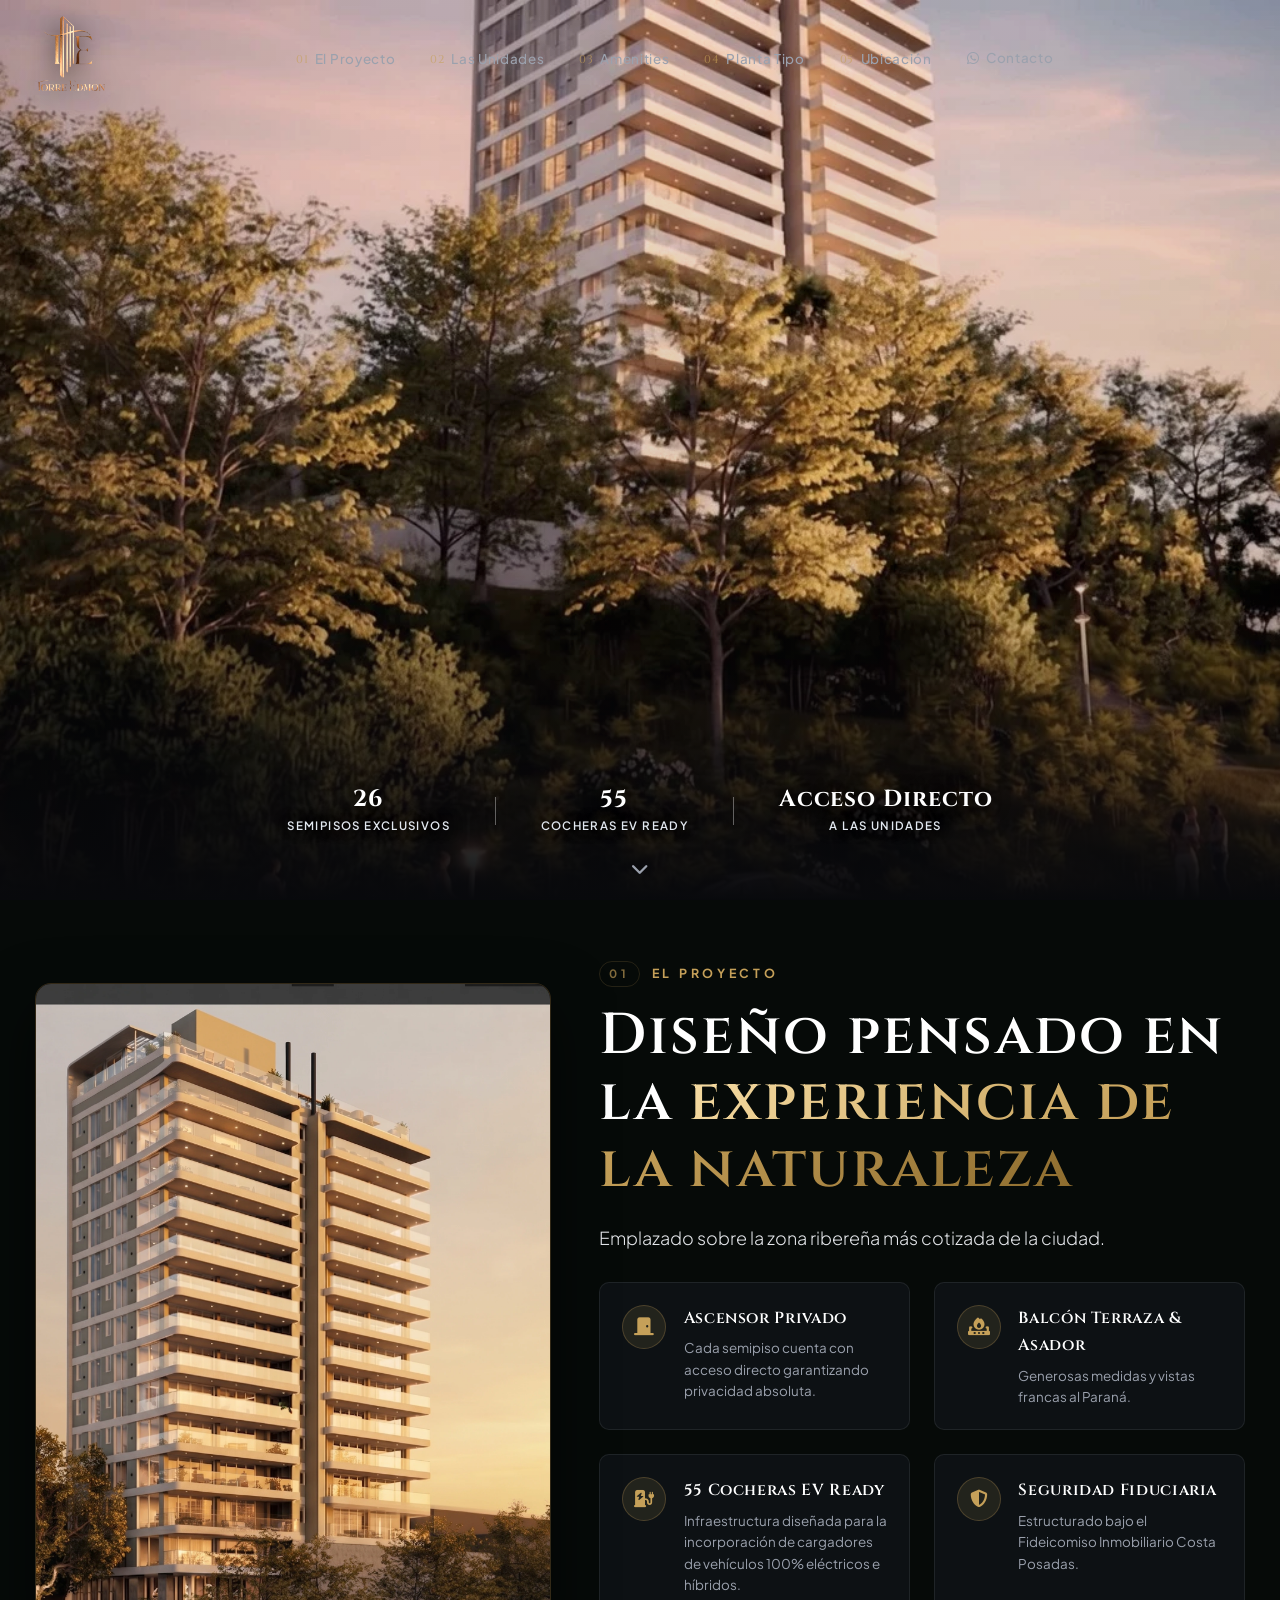
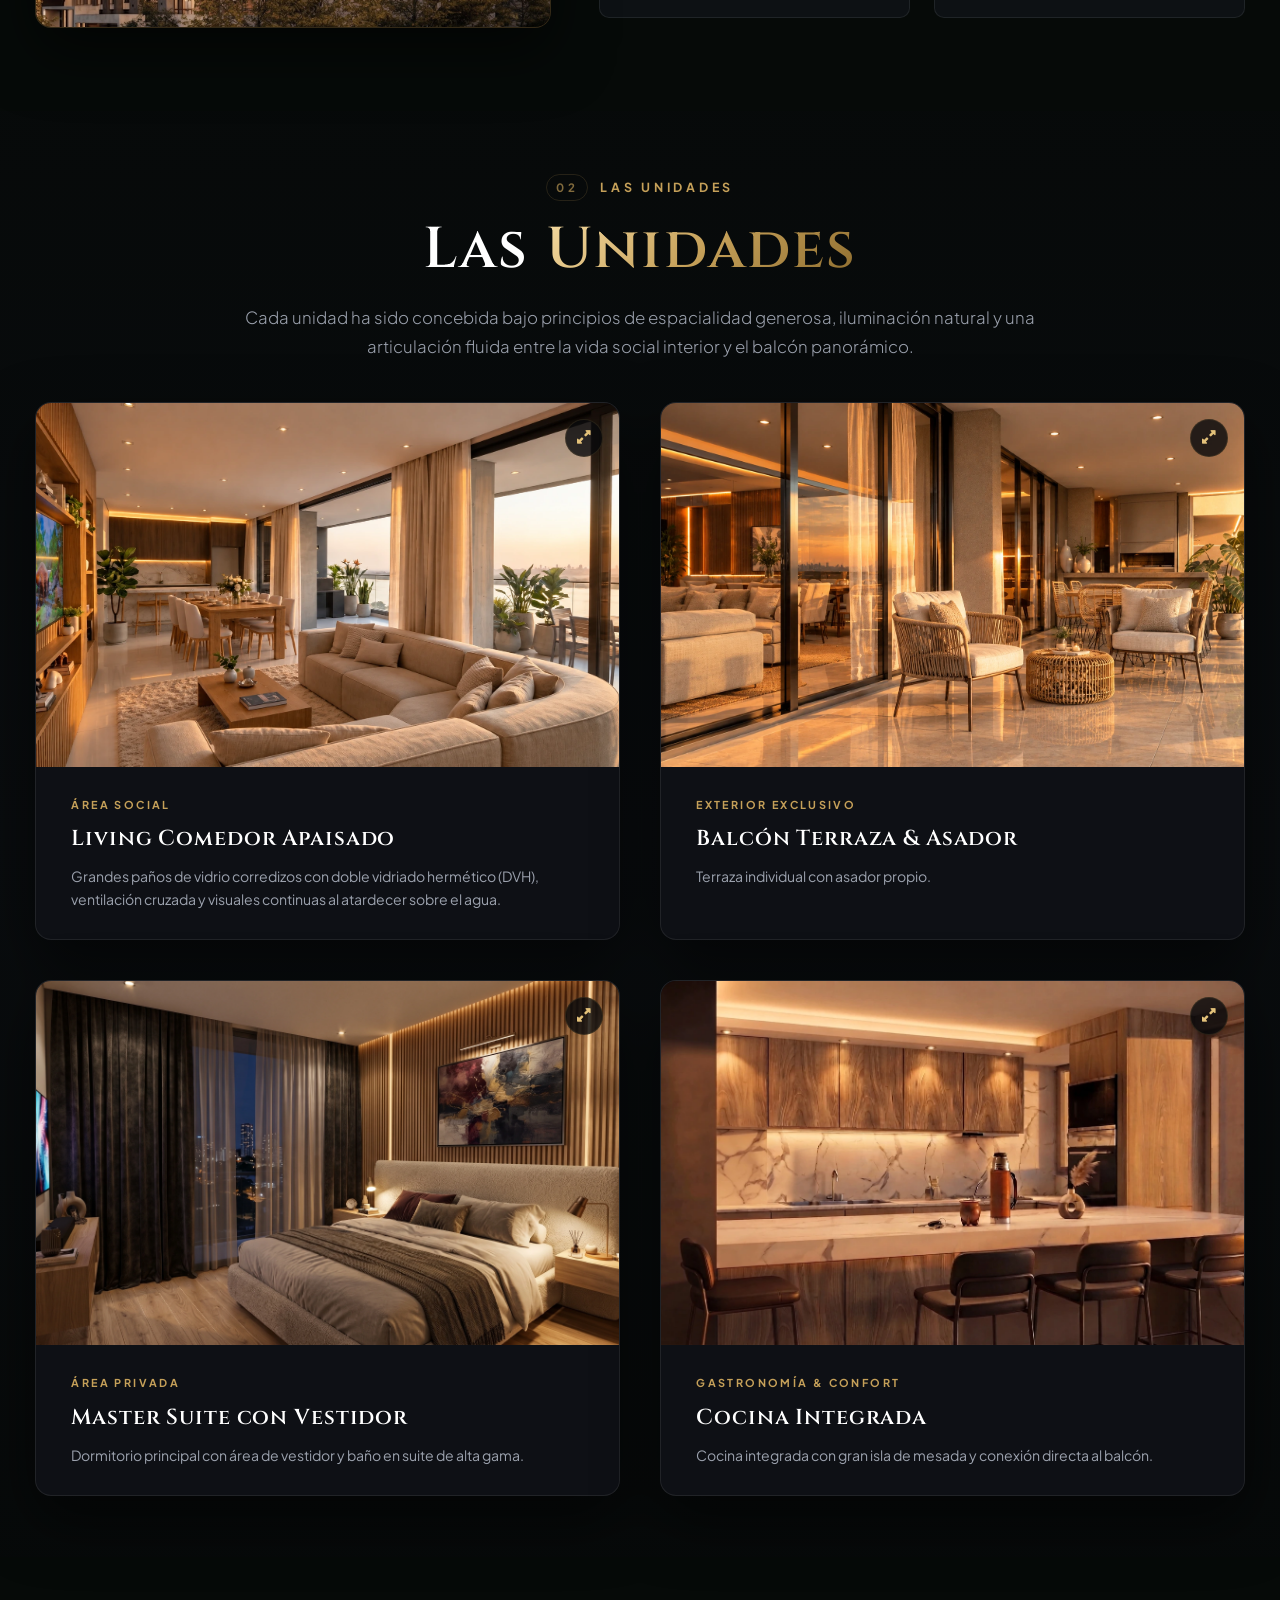
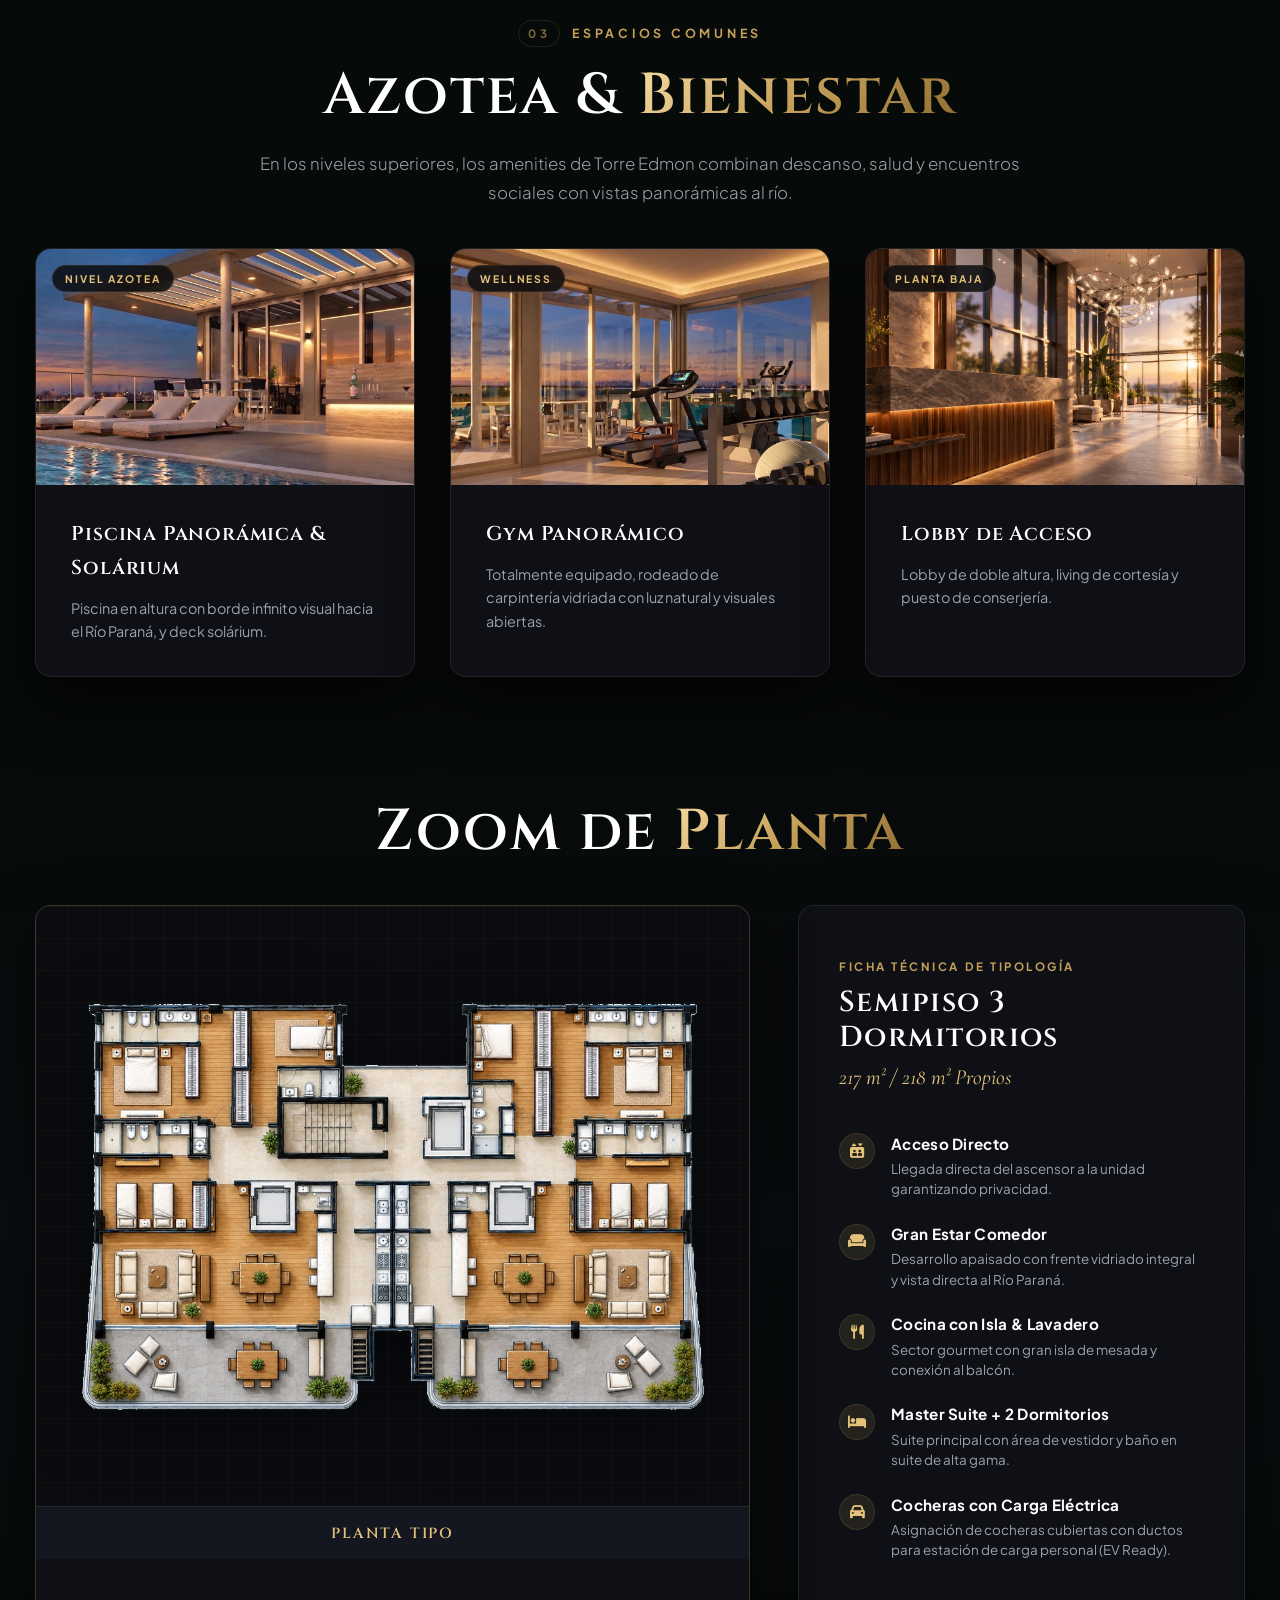
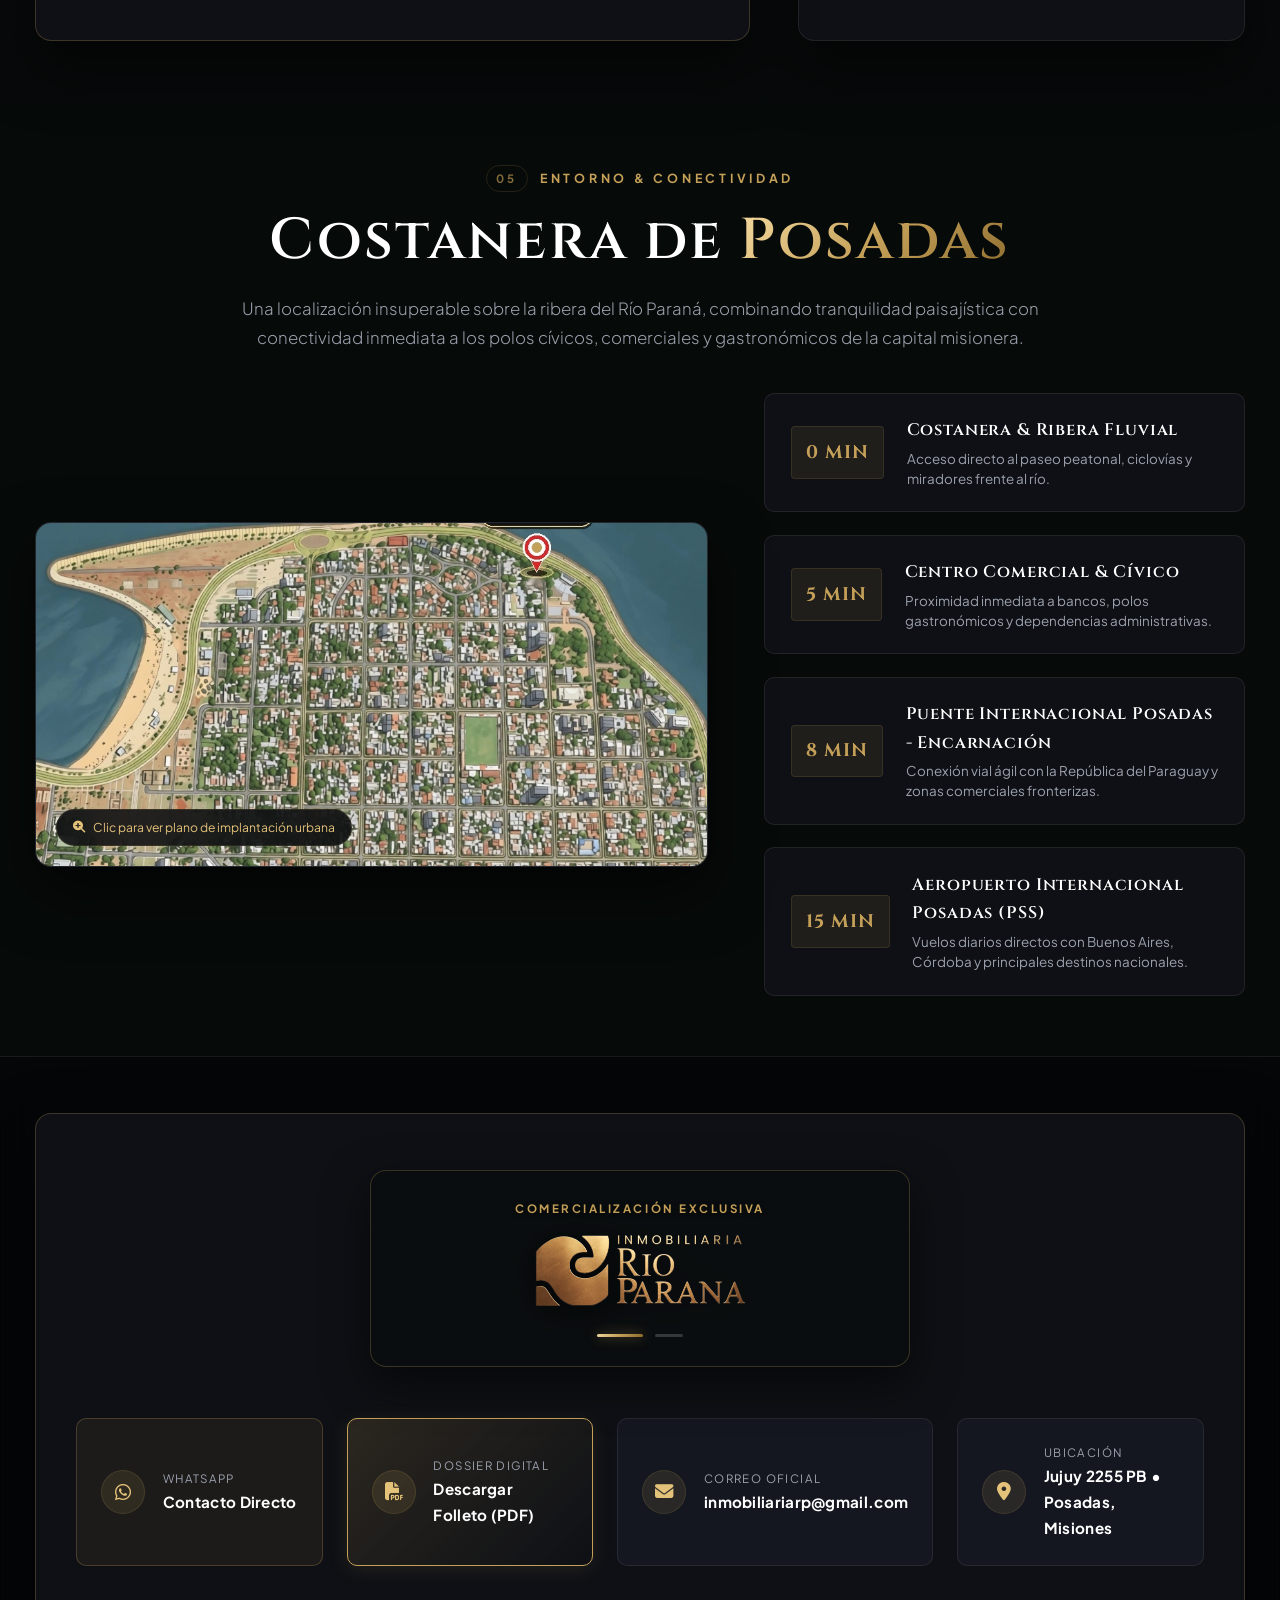
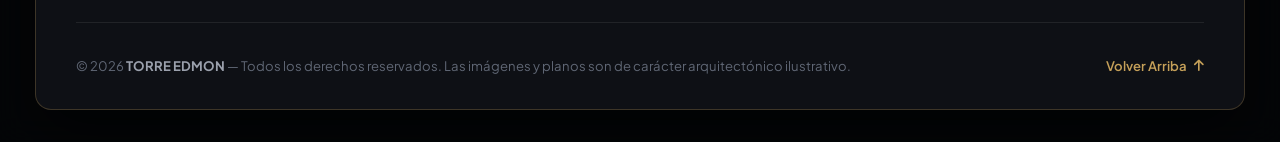
==== commit bf729736: "feat(branding): update header and footer logos with gold calibration, infinite carousel and botanica" ====
--- a/index.html
+++ b/index.html
@@ -58,7 +58,7 @@
         "@id": "https://edmonposadas.vercel.app/#agent",
         "name": "Inmobiliaria Río Paraná",
         "url": "https://edmonposadas.vercel.app/",
-        "logo": "https://edmonposadas.vercel.app/assets/branding/logo_inmobiliaria_clean.png",
+        "logo": "https://edmonposadas.vercel.app/assets/branding/Logo%20Rio%20Parana%20dorado%20sin%20fondo.png",
         "telephone": "+54-9-3764-765431",
         "email": "inmobiliariarp@gmail.com",
         "address": {
@@ -74,7 +74,7 @@
   }
   </script>
 
-  <link rel="icon" type="image/png" href="assets/branding/logo_inmobiliaria_clean.png">
+  <link rel="icon" type="image/png" href="assets/branding/Torre edmond hd_transparente.png">
 
   <!-- Typography: Cinzel, Cormorant Garamond & Plus Jakarta Sans -->
   <link rel="preconnect" href="https://fonts.googleapis.com">
@@ -86,18 +86,21 @@
 </head>
 <body class="dark-editorial">
 
-  <!-- Subtle Three.js Ambient Particle Background -->
-  <canvas id="three-canvas"></canvas>
+  <!-- Living Botanical Background with Water Dewdrops -->
+  <div id="botanical-bg" class="botanical-bg-layer" aria-hidden="true">
+    <div class="botanical-img-canvas"></div>
+    <canvas id="rain-dew-canvas"></canvas>
+    <div class="botanical-overlay"></div>
+  </div>
 
   <!-- Luxury Minimalist Navbar -->
   <nav class="navbar">
     <div class="container nav-container">
-      <a href="#hero" class="brand-logo-wrap">
-        <img src="assets/branding/logo_inmobiliaria_clean.png" alt="Inmobiliaria Río Paraná" class="brand-logo-img">
-        <div class="brand-text-col">
-          <span class="brand-text">TORRE EDMON</span>
-          <span class="brand-subtext">POSADAS • COSTANERA</span>
-        </div>
+      <a href="#hero" class="brand-logo-wrap" aria-label="Torre Edmond">
+        <picture>
+          <source srcset="assets/branding/Torre edmond hd_transparente.webp" type="image/webp">
+          <img src="assets/branding/Torre edmond hd_transparente.png" alt="Torre Edmond" class="brand-logo-img brand-logo-edmond">
+        </picture>
       </a>
 
       <ul class="nav-links">
@@ -465,9 +468,30 @@
   <footer id="contacto" class="luxury-footer-monograph">
     <div class="container">
       <div class="footer-inner-card">
-        <div class="footer-brand-section">
-          <img src="assets/branding/logo_inmobiliaria_clean.png" alt="Inmobiliaria Río Paraná" class="footer-brand-logo">
-          <h2 class="footer-main-title">Fideicomiso Inmobiliario Costa Posadas</h2>
+        <!-- Footer Dual Branding Infinite Carousel -->
+        <div class="footer-carousel-container" aria-label="Entidades del Emprendimiento">
+          <div class="footer-carousel-track">
+            <!-- Slide 1: Inmobiliaria Río Paraná -->
+            <div class="footer-carousel-slide active" data-slide="0">
+              <span class="footer-carousel-label">Comercialización Exclusiva</span>
+              <picture>
+                <source srcset="assets/branding/Logo Rio Parana dorado sin fondo.webp" type="image/webp">
+                <img src="assets/branding/Logo Rio Parana dorado sin fondo.png" alt="Inmobiliaria Río Paraná" class="footer-carousel-img logo-rioparana">
+              </picture>
+            </div>
+            <!-- Slide 2: Fideicomiso Inmobiliario Costa Posadas -->
+            <div class="footer-carousel-slide" data-slide="1">
+              <span class="footer-carousel-label">Desarrollo & Fideicomiso</span>
+              <picture>
+                <source srcset="assets/branding/Logo costa posadas dorado_transparente.webp" type="image/webp">
+                <img src="assets/branding/Logo costa posadas dorado_transparente.png" alt="Fideicomiso Inmobiliario Costa Posadas" class="footer-carousel-img logo-costaposadas">
+              </picture>
+            </div>
+          </div>
+          <div class="footer-carousel-indicators" role="tablist" aria-label="Selector de marca">
+            <button class="footer-carousel-dot active" aria-label="Inmobiliaria Río Paraná" data-target="0"></button>
+            <button class="footer-carousel-dot" aria-label="Fideicomiso Costa Posadas" data-target="1"></button>
+          </div>
         </div>
 
         <div class="footer-contacts-grid">
@@ -523,9 +547,8 @@
     </div>
   </div>
 
-  <!-- Three.js Ambient Dust -->
-  <script src="https://cdnjs.cloudflare.com/ajax/libs/three.js/r128/three.min.js"></script>
-  <script src="js/three-scene.js"></script>
+  <!-- Living Botanical Dew Engine -->
+  <script src="js/botanical-dew.js"></script>
   <script src="js/app.js"></script>
 </body>
 </html>
--- a/styles/main.css
+++ b/styles/main.css
@@ -55,13 +55,7 @@
 
 body.dark-editorial {
   font-family: var(--font-sans);
-  background-color: var(--bg-main);
-  background-image: 
-    radial-gradient(circle at 18% 18%, rgba(197, 160, 89, 0.08) 0%, transparent 40%),
-    radial-gradient(circle at 82% 42%, rgba(197, 160, 89, 0.07) 0%, transparent 45%),
-    radial-gradient(circle at 25% 72%, rgba(197, 160, 89, 0.07) 0%, transparent 45%),
-    radial-gradient(circle at 75% 90%, rgba(197, 160, 89, 0.09) 0%, transparent 40%);
-  background-attachment: fixed;
+  background-color: #060a08;
   color: var(--text-main);
   line-height: 1.7;
   overflow-x: hidden;
@@ -69,8 +63,8 @@
   -webkit-font-smoothing: antialiased;
 }
 
-/* Three.js Ambient Particle & Light Canvas */
-#three-canvas {
+/* Botanical Living Raindrop & Dew Background Layer */
+#botanical-bg {
   position: fixed;
   top: 0;
   left: 0;
@@ -78,7 +72,60 @@
   height: 100vh;
   z-index: 0;
   pointer-events: none;
-  opacity: 0.85;
+  overflow: hidden;
+}
+
+.botanical-img-canvas {
+  position: absolute;
+  top: -6%;
+  left: -6%;
+  width: 112%;
+  height: 112%;
+  background-image: 
+    image-set(
+      url('../assets/backgrounds/gotas_lluvia_hojas_tropicales.webp') type('image/webp'),
+      url('../assets/backgrounds/gotas_lluvia_hojas_tropicales.png') type('image/png')
+    ),
+    url('../assets/backgrounds/gotas_lluvia_hojas_tropicales.png');
+  background-size: cover;
+  background-position: center;
+  background-repeat: no-repeat;
+  animation: botanicalDrift 32s ease-in-out infinite alternate;
+  will-change: transform;
+  filter: brightness(0.82) saturate(1.12) contrast(1.08);
+}
+
+@keyframes botanicalDrift {
+  0% {
+    transform: scale(1.02) translate(0, 0);
+  }
+  50% {
+    transform: scale(1.07) translate(-1.2%, 1%);
+  }
+  100% {
+    transform: scale(1.03) translate(1%, -0.8%);
+  }
+}
+
+#rain-dew-canvas {
+  position: absolute;
+  top: 0;
+  left: 0;
+  width: 100%;
+  height: 100%;
+  z-index: 1;
+  pointer-events: none;
+}
+
+.botanical-overlay {
+  position: absolute;
+  top: 0;
+  left: 0;
+  width: 100%;
+  height: 100%;
+  z-index: 2;
+  pointer-events: none;
+  background: radial-gradient(ellipse at 50% 25%, rgba(4, 9, 7, 0.45) 0%, rgba(3, 6, 5, 0.72) 70%, rgba(2, 4, 3, 0.88) 100%);
 }
 
 .container {
@@ -215,12 +262,12 @@
   left: 0;
   width: 100%;
   z-index: 1000;
-  padding: 1.4rem 0;
+  padding: 1rem 0;
   transition: var(--transition-smooth);
 }
 
 .navbar.scrolled {
-  padding: 0.85rem 0;
+  padding: 0.75rem 0;
   background: var(--bg-glass);
   backdrop-filter: blur(20px);
   -webkit-backdrop-filter: blur(20px);
@@ -237,36 +284,28 @@
 .brand-logo-wrap {
   display: flex;
   align-items: center;
-  gap: 0.9rem;
   text-decoration: none;
 }
 
 .brand-logo-img {
-  height: 38px;
+  height: 75px;
   width: auto;
-  filter: drop-shadow(0 2px 8px rgba(0, 0, 0, 0.5));
+  max-width: 290px;
+  object-fit: contain;
+  filter: drop-shadow(0 4px 14px rgba(0, 0, 0, 0.85)) brightness(1.12) contrast(1.08);
+  transition: transform 0.3s ease, height 0.3s ease;
+}
+
+.navbar.scrolled .brand-logo-img {
+  height: 58px;
+}
+
+.brand-logo-wrap:hover .brand-logo-img {
+  transform: scale(1.04);
 }
 
 .brand-text-col {
-  display: flex;
-  flex-direction: column;
-}
-
-.brand-text {
-  font-family: var(--font-serif);
-  font-size: 1.15rem;
-  font-weight: 700;
-  letter-spacing: 0.16em;
-  color: #fff;
-  line-height: 1.1;
-}
-
-.brand-subtext {
-  font-size: 0.65rem;
-  font-weight: 700;
-  letter-spacing: 0.22em;
-  color: var(--gold-primary);
-  text-transform: uppercase;
+  display: none;
 }
 
 .nav-links {
@@ -1139,18 +1178,104 @@
   text-align: center;
 }
 
-.footer-brand-logo {
-  max-width: 220px;
+/* Footer Dual Branding Carousel */
+.footer-carousel-container {
+  position: relative;
+  max-width: 540px;
+  margin: 0 auto 3.2rem;
+  padding: 1.6rem 2.2rem 1.8rem;
+  background: rgba(8, 12, 10, 0.45);
+  border: 1px solid var(--border-gold);
+  border-radius: var(--radius-lg);
+  backdrop-filter: blur(14px);
+  -webkit-backdrop-filter: blur(14px);
+  box-shadow: 0 16px 45px rgba(0, 0, 0, 0.55);
+}
+
+.footer-carousel-track {
+  position: relative;
+  min-height: 120px;
+  display: flex;
+  align-items: center;
+  justify-content: center;
+}
+
+.footer-carousel-slide {
+  position: absolute;
+  inset: 0;
+  display: flex;
+  flex-direction: column;
+  align-items: center;
+  justify-content: center;
+  opacity: 0;
+  visibility: hidden;
+  transform: translateY(12px) scale(0.96);
+  transition: opacity 0.85s cubic-bezier(0.16, 1, 0.3, 1),
+              transform 0.85s cubic-bezier(0.16, 1, 0.3, 1),
+              visibility 0.85s;
+  pointer-events: none;
+}
+
+.footer-carousel-slide.active {
+  opacity: 1;
+  visibility: visible;
+  transform: translateY(0) scale(1);
+  pointer-events: auto;
+}
+
+.footer-carousel-label {
+  font-family: var(--font-sans);
+  font-size: 0.72rem;
+  font-weight: 700;
+  letter-spacing: 0.22em;
+  color: var(--gold-primary);
+  text-transform: uppercase;
+  margin-bottom: 0.9rem;
+  text-shadow: 0 1px 4px rgba(0, 0, 0, 0.6);
+}
+
+.footer-carousel-img {
   height: auto;
-  margin: 0 auto 1.5rem;
-  display: block;
-  filter: drop-shadow(0 4px 12px rgba(0, 0, 0, 0.5));
-}
-
-.footer-main-title {
-  font-size: clamp(2rem, 4vw, 2.8rem);
-  line-height: 1.2;
-  margin-bottom: 2.5rem;
+  max-height: 75px;
+  width: auto;
+  max-width: 290px;
+  object-fit: contain;
+  filter: drop-shadow(0 4px 18px rgba(0, 0, 0, 0.75)) brightness(1.05);
+  transition: transform 0.4s ease, filter 0.4s ease;
+}
+
+.footer-carousel-img.logo-costaposadas {
+  max-height: 80px;
+  max-width: 300px;
+}
+
+.footer-carousel-container:hover .footer-carousel-img {
+  transform: scale(1.03);
+}
+
+.footer-carousel-indicators {
+  display: flex;
+  justify-content: center;
+  align-items: center;
+  gap: 0.75rem;
+  margin-top: 1.1rem;
+}
+
+.footer-carousel-dot {
+  width: 28px;
+  height: 3px;
+  border-radius: var(--radius-full);
+  background: rgba(255, 255, 255, 0.18);
+  border: none;
+  cursor: pointer;
+  padding: 0;
+  transition: all 0.45s ease;
+}
+
+.footer-carousel-dot.active {
+  background: var(--gold-gradient);
+  width: 46px;
+  box-shadow: 0 0 12px rgba(197, 160, 89, 0.55);
 }
 
 .footer-contacts-grid {
@@ -1372,14 +1497,8 @@
     padding: 0.75rem 0;
   }
   .brand-logo-img {
-    height: 38px;
-  }
-  .brand-text {
-    font-size: 1.05rem;
-    letter-spacing: 0.12em;
-  }
-  .brand-subtext {
-    font-size: 0.58rem;
+    height: 58px;
+    max-width: 220px;
   }
   .nav-links {
     position: fixed;
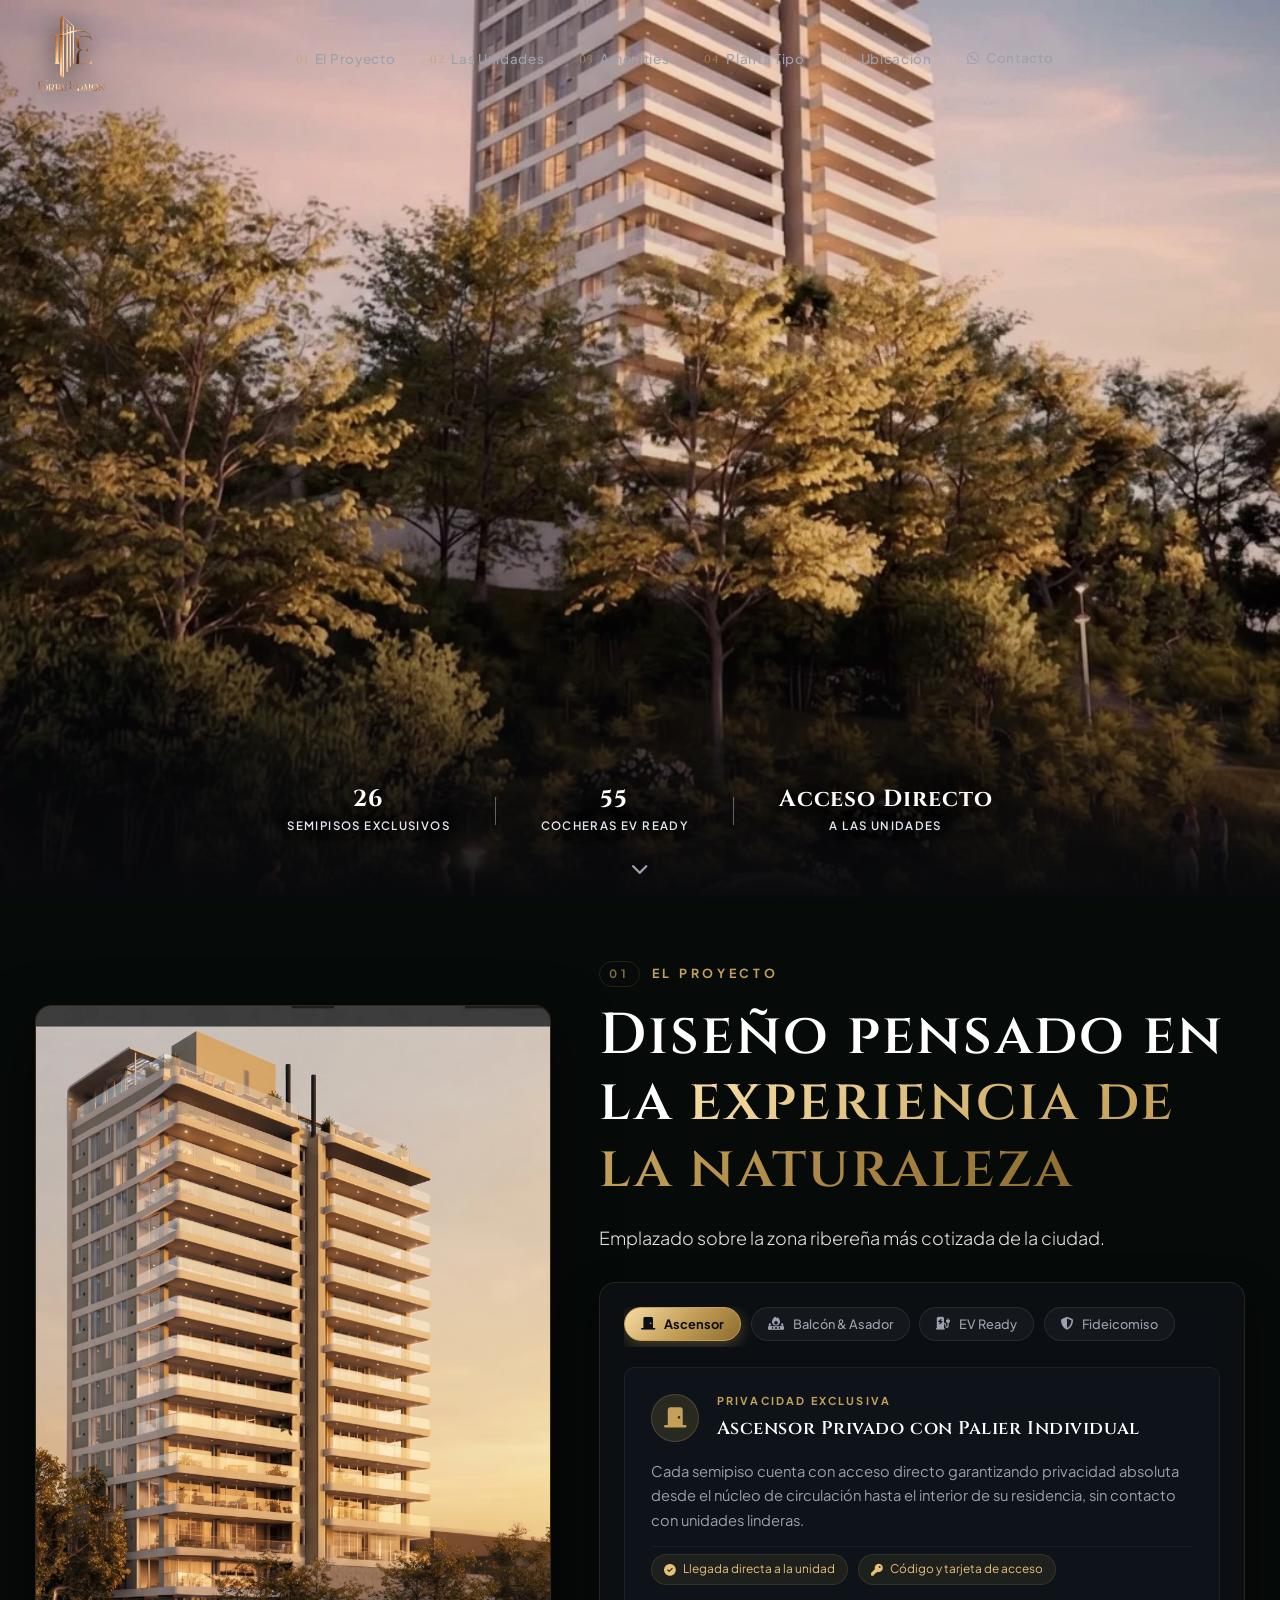
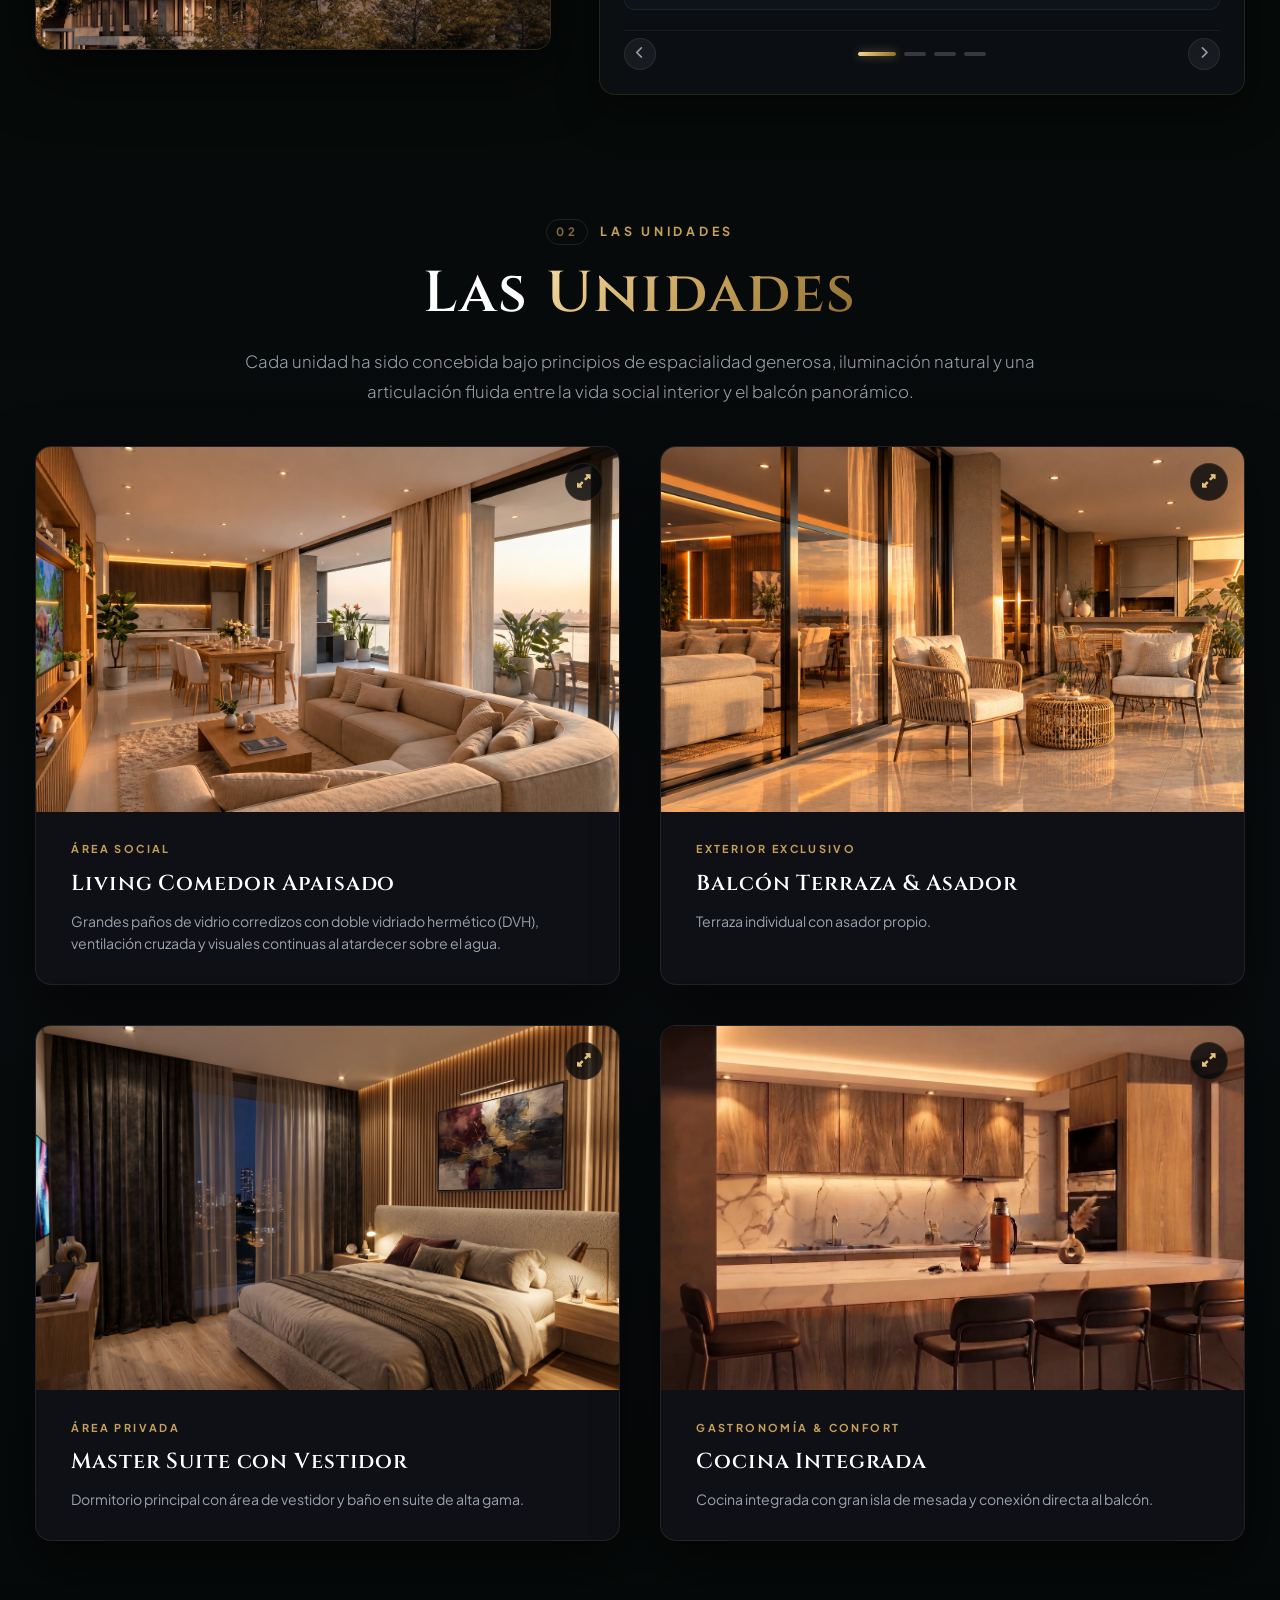
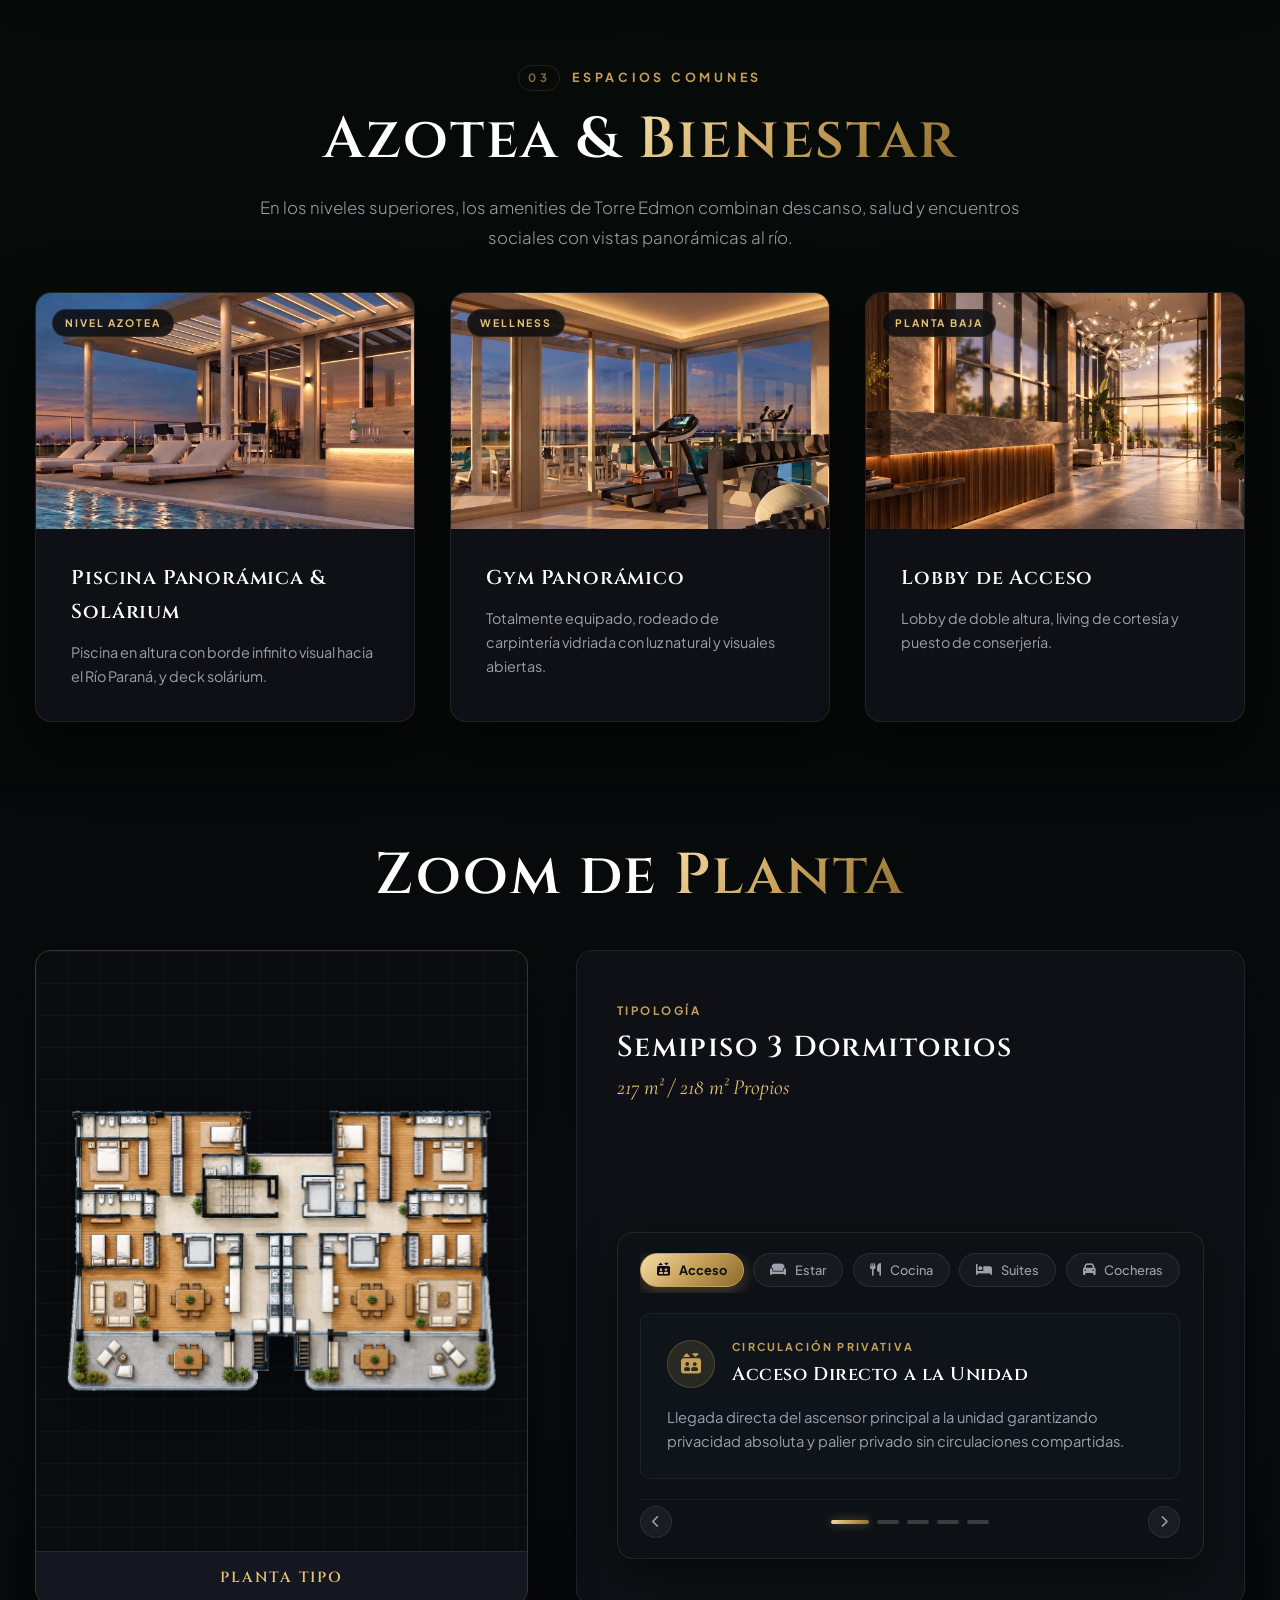
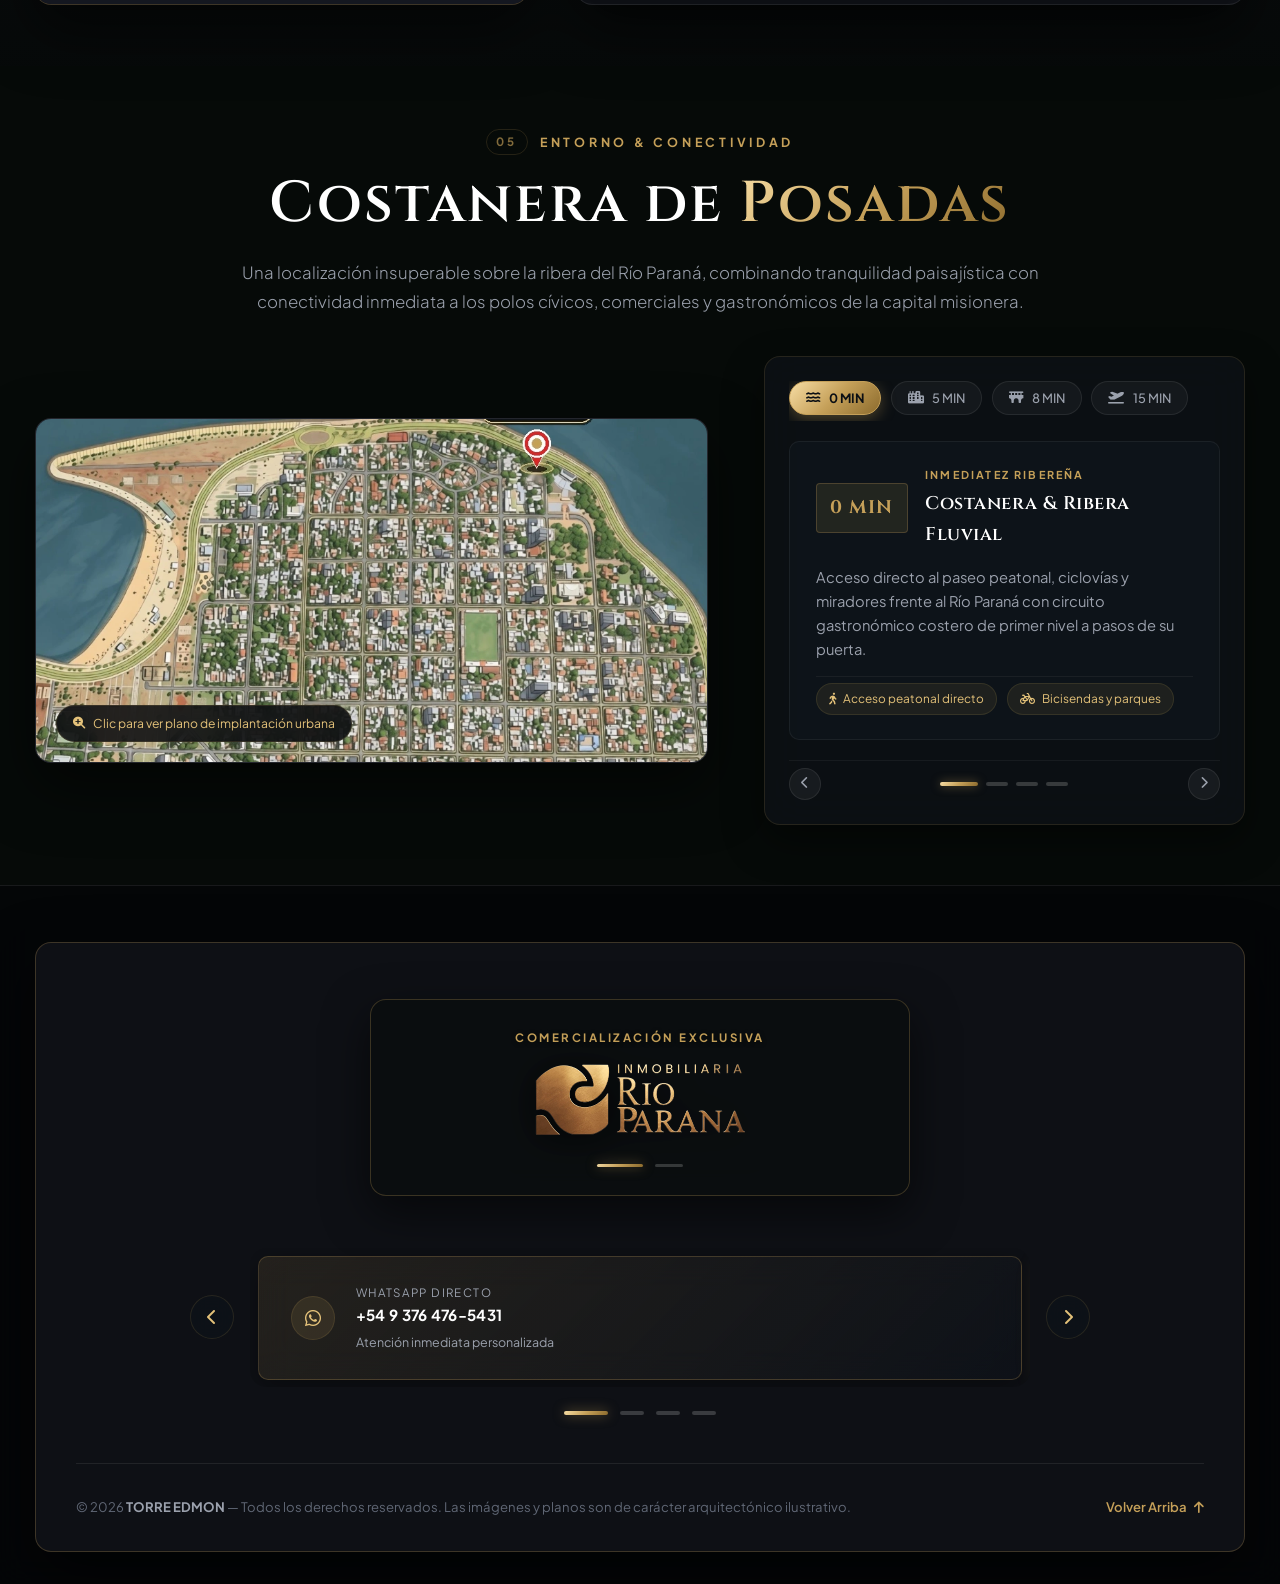
==== commit df19fcd8: "feat(ui): implement glass sliding panels and interactive contact carousel" ====
--- a/index.html
+++ b/index.html
@@ -178,38 +178,107 @@
             Emplazado sobre la zona ribereña más cotizada de la ciudad.
           </p>
 
-          <!-- 4 Pillars of Engineering & Comfort -->
-          <div class="pillars-grid">
-            <div class="pillar-card">
-              <div class="pillar-icon"><i class="fas fa-door-closed"></i></div>
-              <div class="pillar-content">
-                <h3>Ascensor Privado</h3>
-                <p>Cada semipiso cuenta con acceso directo garantizando privacidad absoluta.</p>
-              </div>
-            </div>
-
-            <div class="pillar-card">
-              <div class="pillar-icon"><i class="fas fa-fire-burner"></i></div>
-              <div class="pillar-content">
-                <h3>Balcón Terraza & Asador</h3>
-                <p>Generosas medidas y vistas francas al Paraná.</p>
-              </div>
-            </div>
-
-            <div class="pillar-card">
-              <div class="pillar-icon"><i class="fas fa-charging-station"></i></div>
-              <div class="pillar-content">
-                <h3>55 Cocheras EV Ready</h3>
-                <p>Infraestructura diseñada para la incorporación de cargadores de vehículos 100% eléctricos e híbridos.</p>
-              </div>
-            </div>
-
-            <div class="pillar-card">
-              <div class="pillar-icon"><i class="fas fa-shield-halved"></i></div>
-              <div class="pillar-content">
-                <h3>Seguridad Fiduciaria</h3>
-                <p>Estructurado bajo el Fideicomiso Inmobiliario Costa Posadas.</p>
-              </div>
+          <!-- 4 Pillars: Interactive Glass Sliding Drawer System -->
+          <div class="glass-sliding-panel" id="project-pillars-panel">
+            <div class="glass-slider-nav" role="tablist" aria-label="Pilares del Proyecto">
+              <button class="glass-tab-btn active" data-target="pillar-1" role="tab" aria-selected="true">
+                <i class="fas fa-door-closed"></i> <span>Ascensor</span>
+              </button>
+              <button class="glass-tab-btn" data-target="pillar-2" role="tab" aria-selected="false">
+                <i class="fas fa-fire-burner"></i> <span>Balcón & Asador</span>
+              </button>
+              <button class="glass-tab-btn" data-target="pillar-3" role="tab" aria-selected="false">
+                <i class="fas fa-charging-station"></i> <span>EV Ready</span>
+              </button>
+              <button class="glass-tab-btn" data-target="pillar-4" role="tab" aria-selected="false">
+                <i class="fas fa-shield-halved"></i> <span>Fideicomiso</span>
+              </button>
+            </div>
+
+            <div class="glass-slider-viewport">
+              <!-- Item 1 -->
+              <div class="glass-slide-card active" id="pillar-1" role="tabpanel">
+                <div class="glass-card-header">
+                  <div class="glass-card-icon"><i class="fas fa-door-closed"></i></div>
+                  <div class="glass-card-titles">
+                    <span class="glass-card-kicker">Privacidad Exclusiva</span>
+                    <h3>Ascensor Privado con Palier Individual</h3>
+                  </div>
+                </div>
+                <div class="glass-card-body">
+                  <p>Cada semipiso cuenta con acceso directo garantizando privacidad absoluta desde el núcleo de circulación hasta el interior de su residencia, sin contacto con unidades linderas.</p>
+                </div>
+                <div class="glass-card-footer">
+                  <span class="glass-feature-chip"><i class="fas fa-check-circle"></i> Llegada directa a la unidad</span>
+                  <span class="glass-feature-chip"><i class="fas fa-key"></i> Código y tarjeta de acceso</span>
+                </div>
+              </div>
+
+              <!-- Item 2 -->
+              <div class="glass-slide-card" id="pillar-2" role="tabpanel">
+                <div class="glass-card-header">
+                  <div class="glass-card-icon"><i class="fas fa-fire-burner"></i></div>
+                  <div class="glass-card-titles">
+                    <span class="glass-card-kicker">Vida al Aire Libre</span>
+                    <h3>Balcón Terraza & Asador Propio</h3>
+                  </div>
+                </div>
+                <div class="glass-card-body">
+                  <p>Generosas medidas y vistas francas al Río Paraná. Diseñado como una extensión natural del estar para almuerzos y cenas al aire libre con parrilla incorporada.</p>
+                </div>
+                <div class="glass-card-footer">
+                  <span class="glass-feature-chip"><i class="fas fa-water"></i> Vista panorámica al río</span>
+                  <span class="glass-feature-chip"><i class="fas fa-wind"></i> Ventilación cruzada</span>
+                </div>
+              </div>
+
+              <!-- Item 3 -->
+              <div class="glass-slide-card" id="pillar-3" role="tabpanel">
+                <div class="glass-card-header">
+                  <div class="glass-card-icon"><i class="fas fa-charging-station"></i></div>
+                  <div class="glass-card-titles">
+                    <span class="glass-card-kicker">Sostenibilidad & Futuro</span>
+                    <h3>55 Cocheras Cubiertas EV Ready</h3>
+                  </div>
+                </div>
+                <div class="glass-card-body">
+                  <p>Infraestructura eléctrica proyectada para la incorporación directa de cargadores para vehículos 100% eléctricos e híbridos enchufables en cada plaza.</p>
+                </div>
+                <div class="glass-card-footer">
+                  <span class="glass-feature-chip"><i class="fas fa-bolt"></i> Ductos independientes</span>
+                  <span class="glass-feature-chip"><i class="fas fa-parking"></i> 2 cocheras por unidad</span>
+                </div>
+              </div>
+
+              <!-- Item 4 -->
+              <div class="glass-slide-card" id="pillar-4" role="tabpanel">
+                <div class="glass-card-header">
+                  <div class="glass-card-icon"><i class="fas fa-shield-halved"></i></div>
+                  <div class="glass-card-titles">
+                    <span class="glass-card-kicker">Respaldo Jurídico</span>
+                    <h3>Seguridad y Solidez Fiduciaria</h3>
+                  </div>
+                </div>
+                <div class="glass-card-body">
+                  <p>Estructurado bajo el Fideicomiso Inmobiliario Costa Posadas con administración transparente, patrimonio blindado y comercialización exclusiva de Inmobiliaria Río Paraná.</p>
+                </div>
+                <div class="glass-card-footer">
+                  <span class="glass-feature-chip"><i class="fas fa-file-contract"></i> Ley 24.441 / CCCN</span>
+                  <span class="glass-feature-chip"><i class="fas fa-award"></i> Calidad certificada</span>
+                </div>
+              </div>
+            </div>
+
+            <!-- Dots & Controls -->
+            <div class="glass-slider-controls">
+              <button class="glass-ctrl-btn prev" aria-label="Anterior pilar"><i class="fas fa-chevron-left"></i></button>
+              <div class="glass-slider-dots">
+                <button class="glass-dot active" data-index="0" aria-label="Pilar 1"></button>
+                <button class="glass-dot" data-index="1" aria-label="Pilar 2"></button>
+                <button class="glass-dot" data-index="2" aria-label="Pilar 3"></button>
+                <button class="glass-dot" data-index="3" aria-label="Pilar 4"></button>
+              </div>
+              <button class="glass-ctrl-btn next" aria-label="Siguiente pilar"><i class="fas fa-chevron-right"></i></button>
             </div>
           </div>
         </div>
@@ -359,48 +428,116 @@
         <!-- Technical Specification Monograph Card -->
         <div class="plan-spec-summary-card">
           <div class="spec-card-header">
-            <span class="spec-kicker">FICHA TÉCNICA DE TIPOLOGÍA</span>
+            <span class="spec-kicker">TIPOLOGÍA</span>
             <h3 class="spec-title">Semipiso 3 Dormitorios</h3>
             <span class="spec-area">217 m² / 218 m² Propios</span>
           </div>
 
-          <ul class="spec-features-list">
-            <li>
-              <div class="spec-icon"><i class="fas fa-elevator"></i></div>
-              <div class="spec-desc">
-                <strong>Acceso Directo</strong>
-                <span>Llegada directa del ascensor a la unidad garantizando privacidad.</span>
-              </div>
-            </li>
-            <li>
-              <div class="spec-icon"><i class="fas fa-couch"></i></div>
-              <div class="spec-desc">
-                <strong>Gran Estar Comedor</strong>
-                <span>Desarrollo apaisado con frente vidriado integral y vista directa al Río Paraná.</span>
-              </div>
-            </li>
-            <li>
-              <div class="spec-icon"><i class="fas fa-utensils"></i></div>
-              <div class="spec-desc">
-                <strong>Cocina con Isla & Lavadero</strong>
-                <span>Sector gourmet con gran isla de mesada y conexión al balcón.</span>
-              </div>
-            </li>
-            <li>
-              <div class="spec-icon"><i class="fas fa-bed"></i></div>
-              <div class="spec-desc">
-                <strong>Master Suite + 2 Dormitorios</strong>
-                <span>Suite principal con área de vestidor y baño en suite de alta gama.</span>
-              </div>
-            </li>
-            <li>
-              <div class="spec-icon"><i class="fas fa-car"></i></div>
-              <div class="spec-desc">
-                <strong>Cocheras con Carga Eléctrica</strong>
-                <span>Asignación de cocheras cubiertas con ductos para estación de carga personal (EV Ready).</span>
-              </div>
-            </li>
-          </ul>
+          <!-- Glass Sliding Specs Drawer System -->
+          <div class="glass-sliding-panel glass-panel-compact" id="spec-sliding-panel">
+            <div class="glass-slider-nav spec-slider-nav" role="tablist" aria-label="Detalles de Tipología">
+              <button class="glass-tab-btn active" data-target="spec-item-1" role="tab" aria-selected="true">
+                <i class="fas fa-elevator"></i> <span>Acceso</span>
+              </button>
+              <button class="glass-tab-btn" data-target="spec-item-2" role="tab" aria-selected="false">
+                <i class="fas fa-couch"></i> <span>Estar</span>
+              </button>
+              <button class="glass-tab-btn" data-target="spec-item-3" role="tab" aria-selected="false">
+                <i class="fas fa-utensils"></i> <span>Cocina</span>
+              </button>
+              <button class="glass-tab-btn" data-target="spec-item-4" role="tab" aria-selected="false">
+                <i class="fas fa-bed"></i> <span>Suites</span>
+              </button>
+              <button class="glass-tab-btn" data-target="spec-item-5" role="tab" aria-selected="false">
+                <i class="fas fa-car"></i> <span>Cocheras</span>
+              </button>
+            </div>
+
+            <div class="glass-slider-viewport spec-viewport">
+              <!-- Spec 1 -->
+              <div class="glass-slide-card active" id="spec-item-1" role="tabpanel">
+                <div class="glass-card-header">
+                  <div class="glass-card-icon"><i class="fas fa-elevator"></i></div>
+                  <div class="glass-card-titles">
+                    <span class="glass-card-kicker">Circulación Privativa</span>
+                    <h3>Acceso Directo a la Unidad</h3>
+                  </div>
+                </div>
+                <div class="glass-card-body">
+                  <p>Llegada directa del ascensor principal a la unidad garantizando privacidad absoluta y palier privado sin circulaciones compartidas.</p>
+                </div>
+              </div>
+
+              <!-- Spec 2 -->
+              <div class="glass-slide-card" id="spec-item-2" role="tabpanel">
+                <div class="glass-card-header">
+                  <div class="glass-card-icon"><i class="fas fa-couch"></i></div>
+                  <div class="glass-card-titles">
+                    <span class="glass-card-kicker">Espacio Social</span>
+                    <h3>Gran Estar Comedor Apaisado</h3>
+                  </div>
+                </div>
+                <div class="glass-card-body">
+                  <p>Desarrollo apaisado con frente vidriado integral y vista directa al Río Paraná, integrándose naturalmente con el balcón terraza.</p>
+                </div>
+              </div>
+
+              <!-- Spec 3 -->
+              <div class="glass-slide-card" id="spec-item-3" role="tabpanel">
+                <div class="glass-card-header">
+                  <div class="glass-card-icon"><i class="fas fa-utensils"></i></div>
+                  <div class="glass-card-titles">
+                    <span class="glass-card-kicker">Área Gourmet</span>
+                    <h3>Cocina con Gran Isla & Lavadero</h3>
+                  </div>
+                </div>
+                <div class="glass-card-body">
+                  <p>Sector gourmet moderno con amplia mesada tipo isla, mobiliario de diseño premium y salida independiente hacia sector de servicios.</p>
+                </div>
+              </div>
+
+              <!-- Spec 4 -->
+              <div class="glass-slide-card" id="spec-item-4" role="tabpanel">
+                <div class="glass-card-header">
+                  <div class="glass-card-icon"><i class="fas fa-bed"></i></div>
+                  <div class="glass-card-titles">
+                    <span class="glass-card-kicker">Descanso & Confort</span>
+                    <h3>Master Suite + 2 Dormitorios</h3>
+                  </div>
+                </div>
+                <div class="glass-card-body">
+                  <p>Suite principal equipada con vestidor privado y baño en suite de alta gama, complementada con dos confortables dormitorios adicionales.</p>
+                </div>
+              </div>
+
+              <!-- Spec 5 -->
+              <div class="glass-slide-card" id="spec-item-5" role="tabpanel">
+                <div class="glass-card-header">
+                  <div class="glass-card-icon"><i class="fas fa-car"></i></div>
+                  <div class="glass-card-titles">
+                    <span class="glass-card-kicker">Movilidad Eléctrica</span>
+                    <h3>Cocheras EV Ready Asignadas</h3>
+                  </div>
+                </div>
+                <div class="glass-card-body">
+                  <p>Asignación de cocheras cubiertas con ductos canalizados preparados para estación de carga personal de vehículos eléctricos o híbridos.</p>
+                </div>
+              </div>
+            </div>
+
+            <!-- Dots & Controls -->
+            <div class="glass-slider-controls">
+              <button class="glass-ctrl-btn prev" aria-label="Anterior ítem"><i class="fas fa-chevron-left"></i></button>
+              <div class="glass-slider-dots">
+                <button class="glass-dot active" data-index="0" aria-label="Acceso"></button>
+                <button class="glass-dot" data-index="1" aria-label="Estar"></button>
+                <button class="glass-dot" data-index="2" aria-label="Cocina"></button>
+                <button class="glass-dot" data-index="3" aria-label="Suites"></button>
+                <button class="glass-dot" data-index="4" aria-label="Cocheras"></button>
+              </div>
+              <button class="glass-ctrl-btn next" aria-label="Siguiente ítem"><i class="fas fa-chevron-right"></i></button>
+            </div>
+          </div>
         </div>
       </div>
     </div>
@@ -426,38 +563,107 @@
           </div>
         </div>
 
-        <!-- Distance Points Cards -->
-        <div class="location-milestones-column">
-          <div class="milestone-card">
-            <div class="milestone-time">0 MIN</div>
-            <div class="milestone-info">
-              <h4>Costanera & Ribera Fluvial</h4>
-              <p>Acceso directo al paseo peatonal, ciclovías y miradores frente al río.</p>
-            </div>
-          </div>
-
-          <div class="milestone-card">
-            <div class="milestone-time">5 MIN</div>
-            <div class="milestone-info">
-              <h4>Centro Comercial & Cívico</h4>
-              <p>Proximidad inmediata a bancos, polos gastronómicos y dependencias administrativas.</p>
-            </div>
-          </div>
-
-          <div class="milestone-card">
-            <div class="milestone-time">8 MIN</div>
-            <div class="milestone-info">
-              <h4>Puente Internacional Posadas - Encarnación</h4>
-              <p>Conexión vial ágil con la República del Paraguay y zonas comerciales fronterizas.</p>
-            </div>
-          </div>
-
-          <div class="milestone-card">
-            <div class="milestone-time">15 MIN</div>
-            <div class="milestone-info">
-              <h4>Aeropuerto Internacional Posadas (PSS)</h4>
-              <p>Vuelos diarios directos con Buenos Aires, Córdoba y principales destinos nacionales.</p>
-            </div>
+        <!-- Distance Points: Interactive Glass Sliding Drawer -->
+        <div class="glass-sliding-panel glass-panel-location" id="location-milestones-panel">
+          <div class="glass-slider-nav location-slider-nav" role="tablist" aria-label="Tiempos y Distancias">
+            <button class="glass-tab-btn active" data-target="milestone-1" role="tab" aria-selected="true">
+              <i class="fas fa-water"></i> <span>0 MIN</span>
+            </button>
+            <button class="glass-tab-btn" data-target="milestone-2" role="tab" aria-selected="false">
+              <i class="fas fa-city"></i> <span>5 MIN</span>
+            </button>
+            <button class="glass-tab-btn" data-target="milestone-3" role="tab" aria-selected="false">
+              <i class="fas fa-bridge"></i> <span>8 MIN</span>
+            </button>
+            <button class="glass-tab-btn" data-target="milestone-4" role="tab" aria-selected="false">
+              <i class="fas fa-plane-departure"></i> <span>15 MIN</span>
+            </button>
+          </div>
+
+          <div class="glass-slider-viewport">
+            <!-- 0 MIN -->
+            <div class="glass-slide-card active" id="milestone-1" role="tabpanel">
+              <div class="glass-card-header">
+                <div class="milestone-glass-badge">0 MIN</div>
+                <div class="glass-card-titles">
+                  <span class="glass-card-kicker">Inmediatez Ribereña</span>
+                  <h3>Costanera & Ribera Fluvial</h3>
+                </div>
+              </div>
+              <div class="glass-card-body">
+                <p>Acceso directo al paseo peatonal, ciclovías y miradores frente al Río Paraná con circuito gastronómico costero de primer nivel a pasos de su puerta.</p>
+              </div>
+              <div class="glass-card-footer">
+                <span class="glass-feature-chip"><i class="fas fa-person-walking"></i> Acceso peatonal directo</span>
+                <span class="glass-feature-chip"><i class="fas fa-bicycle"></i> Bicisendas y parques</span>
+              </div>
+            </div>
+
+            <!-- 5 MIN -->
+            <div class="glass-slide-card" id="milestone-2" role="tabpanel">
+              <div class="glass-card-header">
+                <div class="milestone-glass-badge">5 MIN</div>
+                <div class="glass-card-titles">
+                  <span class="glass-card-kicker">Corazón Urbano</span>
+                  <h3>Centro Comercial & Cívico</h3>
+                </div>
+              </div>
+              <div class="glass-card-body">
+                <p>Proximidad inmediata a bancos, polos comerciales, instituciones de salud, colegios y dependencias administrativas de la ciudad de Posadas.</p>
+              </div>
+              <div class="glass-card-footer">
+                <span class="glass-feature-chip"><i class="fas fa-building-columns"></i> Bancos y servicios</span>
+                <span class="glass-feature-chip"><i class="fas fa-utensils"></i> Polo gastronómico</span>
+              </div>
+            </div>
+
+            <!-- 8 MIN -->
+            <div class="glass-slide-card" id="milestone-3" role="tabpanel">
+              <div class="glass-card-header">
+                <div class="milestone-glass-badge">8 MIN</div>
+                <div class="glass-card-titles">
+                  <span class="glass-card-kicker">Conexión Internacional</span>
+                  <h3>Puente Posadas - Encarnación</h3>
+                </div>
+              </div>
+              <div class="glass-card-body">
+                <p>Conexión vial ágil con la República del Paraguay, zonas comerciales fronterizas y circuito turístico regional a través del puente San Roque González.</p>
+              </div>
+              <div class="glass-card-footer">
+                <span class="glass-feature-chip"><i class="fas fa-route"></i> Vía directa costanera</span>
+                <span class="glass-feature-chip"><i class="fas fa-globe-americas"></i> Corredor Mercosur</span>
+              </div>
+            </div>
+
+            <!-- 15 MIN -->
+            <div class="glass-slide-card" id="milestone-4" role="tabpanel">
+              <div class="glass-card-header">
+                <div class="milestone-glass-badge">15 MIN</div>
+                <div class="glass-card-titles">
+                  <span class="glass-card-kicker">Conectividad Aérea</span>
+                  <h3>Aeropuerto Posadas (PSS)</h3>
+                </div>
+              </div>
+              <div class="glass-card-body">
+                <p>Vuelos diarios directos con Buenos Aires, Córdoba y principales destinos nacionales a través del Aeropuerto Internacional Libertador General José de San Martín.</p>
+              </div>
+              <div class="glass-card-footer">
+                <span class="glass-feature-chip"><i class="fas fa-plane"></i> Vuelos regulares directos</span>
+                <span class="glass-feature-chip"><i class="fas fa-car-side"></i> Rápido acceso por Acceso Oeste</span>
+              </div>
+            </div>
+          </div>
+
+          <!-- Controls -->
+          <div class="glass-slider-controls">
+            <button class="glass-ctrl-btn prev" aria-label="Anterior distancia"><i class="fas fa-chevron-left"></i></button>
+            <div class="glass-slider-dots">
+              <button class="glass-dot active" data-index="0" aria-label="0 MIN"></button>
+              <button class="glass-dot" data-index="1" aria-label="5 MIN"></button>
+              <button class="glass-dot" data-index="2" aria-label="8 MIN"></button>
+              <button class="glass-dot" data-index="3" aria-label="15 MIN"></button>
+            </div>
+            <button class="glass-ctrl-btn next" aria-label="Siguiente distancia"><i class="fas fa-chevron-right"></i></button>
           </div>
         </div>
       </div>
@@ -494,38 +700,75 @@
           </div>
         </div>
 
-        <div class="footer-contacts-grid">
-          <a href="https://wa.me/5493764765431?text=Hola,%20deseo%20comunicarme%20por%20Torre%20Edmon" target="_blank" class="contact-card highlight">
-            <div class="contact-card-icon"><i class="fab fa-whatsapp"></i></div>
-            <div class="contact-card-text">
-              <span class="contact-label">WhatsApp</span>
-              <strong class="contact-value">Contacto Directo</strong>
-            </div>
-          </a>
-
-          <a href="assets/folleto_torre_edmon_posadas.pdf" download="FOLLETO_TORRE_EDMON_Posadas.pdf" class="contact-card highlight-gold">
-            <div class="contact-card-icon"><i class="fas fa-file-pdf"></i></div>
-            <div class="contact-card-text">
-              <span class="contact-label">Dossier Digital</span>
-              <strong class="contact-value">Descargar Folleto (PDF)</strong>
-            </div>
-          </a>
-
-          <a href="mailto:inmobiliariarp@gmail.com" class="contact-card">
-            <div class="contact-card-icon"><i class="fas fa-envelope"></i></div>
-            <div class="contact-card-text">
-              <span class="contact-label">Correo Oficial</span>
-              <strong class="contact-value">inmobiliariarp@gmail.com</strong>
-            </div>
-          </a>
-
-          <div class="contact-card">
-            <div class="contact-card-icon"><i class="fas fa-location-dot"></i></div>
-            <div class="contact-card-text">
-              <span class="contact-label">Ubicación</span>
-              <strong class="contact-value">Jujuy 2255 PB • Posadas, Misiones</strong>
-            </div>
-          </div>
+        <!-- Interactive Contact Carousel with WhatsApp, Email, Dirección, Folleto -->
+        <div class="contact-carousel-wrapper" aria-label="Canales de Contacto">
+          <button class="contact-carousel-nav prev" id="contact-carousel-prev" aria-label="Canal anterior">
+            <i class="fas fa-chevron-left"></i>
+          </button>
+
+          <div class="contact-carousel-viewport">
+            <div class="contact-carousel-track" id="contact-carousel-track">
+              <!-- Slide 1: WhatsApp -->
+              <div class="contact-carousel-slide" data-index="0">
+                <a href="https://wa.me/5493764765431?text=Hola,%20deseo%20comunicarme%20por%20Torre%20Edmon" target="_blank" class="contact-card highlight">
+                  <div class="contact-card-icon"><i class="fab fa-whatsapp"></i></div>
+                  <div class="contact-card-text">
+                    <span class="contact-label">WhatsApp Directo</span>
+                    <strong class="contact-value">+54 9 376 476-5431</strong>
+                    <span class="contact-subtext">Atención inmediata personalizada</span>
+                  </div>
+                </a>
+              </div>
+
+              <!-- Slide 2: Folleto PDF -->
+              <div class="contact-carousel-slide" data-index="1">
+                <a href="assets/folleto_torre_edmon_posadas.pdf" download="FOLLETO_TORRE_EDMON_Posadas.pdf" class="contact-card highlight-gold">
+                  <div class="contact-card-icon"><i class="fas fa-file-pdf"></i></div>
+                  <div class="contact-card-text">
+                    <span class="contact-label">Dossier Digital</span>
+                    <strong class="contact-value">Descargar Folleto (PDF)</strong>
+                    <span class="contact-subtext">Planos, renders y memoria descriptiva</span>
+                  </div>
+                </a>
+              </div>
+
+              <!-- Slide 3: Correo Oficial -->
+              <div class="contact-carousel-slide" data-index="2">
+                <a href="mailto:inmobiliariarp@gmail.com" class="contact-card">
+                  <div class="contact-card-icon"><i class="fas fa-envelope"></i></div>
+                  <div class="contact-card-text">
+                    <span class="contact-label">Correo Oficial</span>
+                    <strong class="contact-value">inmobiliariarp@gmail.com</strong>
+                    <span class="contact-subtext">Consultas técnicas e institucionales</span>
+                  </div>
+                </a>
+              </div>
+
+              <!-- Slide 4: Ubicación -->
+              <div class="contact-carousel-slide" data-index="3">
+                <div class="contact-card">
+                  <div class="contact-card-icon"><i class="fas fa-location-dot"></i></div>
+                  <div class="contact-card-text">
+                    <span class="contact-label">Oficinas Comerciales</span>
+                    <strong class="contact-value">Jujuy 2255 PB • Posadas</strong>
+                    <span class="contact-subtext">Lunes a Viernes de 8:00 a 17:00 hs</span>
+                  </div>
+                </div>
+              </div>
+            </div>
+          </div>
+
+          <button class="contact-carousel-nav next" id="contact-carousel-next" aria-label="Canal siguiente">
+            <i class="fas fa-chevron-right"></i>
+          </button>
+        </div>
+
+        <!-- Contact Carousel Dots -->
+        <div class="contact-carousel-dots" id="contact-carousel-dots">
+          <button class="contact-dot active" data-index="0" aria-label="WhatsApp"></button>
+          <button class="contact-dot" data-index="1" aria-label="Folleto PDF"></button>
+          <button class="contact-dot" data-index="2" aria-label="Correo Oficial"></button>
+          <button class="contact-dot" data-index="3" aria-label="Dirección"></button>
         </div>
 
         <div class="footer-bottom-bar">
--- a/styles/main.css
+++ b/styles/main.css
@@ -649,6 +649,260 @@
 }
 
 /* ==========================================================================
+   GLASS SLIDING PANELS (MODERN GLASSDOOR / GLASSMORPHIC INTERACTIVE DRAWERS)
+   ========================================================================== */
+.glass-sliding-panel {
+  background: rgba(14, 18, 24, 0.72);
+  backdrop-filter: blur(20px);
+  -webkit-backdrop-filter: blur(20px);
+  border: 1px solid var(--border-gold-subtle);
+  border-radius: var(--radius-lg);
+  padding: 1.5rem;
+  box-shadow: 0 16px 40px rgba(0, 0, 0, 0.45);
+  display: flex;
+  flex-direction: column;
+  gap: 1.25rem;
+  position: relative;
+  overflow: hidden;
+  transition: border-color 0.3s ease;
+}
+
+.glass-sliding-panel:hover {
+  border-color: var(--border-gold);
+}
+
+/* Tab Navigation Bar */
+.glass-slider-nav {
+  display: flex;
+  gap: 0.6rem;
+  overflow-x: auto;
+  padding-bottom: 0.35rem;
+  scrollbar-width: none;
+}
+
+.glass-slider-nav::-webkit-scrollbar {
+  display: none;
+}
+
+.glass-tab-btn {
+  background: rgba(255, 255, 255, 0.04);
+  border: 1px solid var(--border-glass);
+  border-radius: var(--radius-full);
+  color: var(--text-muted);
+  font-family: var(--font-sans);
+  font-size: 0.8rem;
+  font-weight: 500;
+  padding: 0.5rem 1rem;
+  cursor: pointer;
+  display: inline-flex;
+  align-items: center;
+  gap: 0.55rem;
+  white-space: nowrap;
+  transition: all 0.28s cubic-bezier(0.16, 1, 0.3, 1);
+}
+
+.glass-tab-btn:hover {
+  background: rgba(197, 160, 89, 0.12);
+  color: var(--text-main);
+  border-color: var(--border-gold-subtle);
+}
+
+.glass-tab-btn.active {
+  background: var(--gold-gradient);
+  color: #0b0f14;
+  font-weight: 700;
+  border-color: var(--gold-primary);
+  box-shadow: 0 4px 15px rgba(197, 160, 89, 0.35);
+}
+
+/* Viewport and Card Transitions */
+.glass-slider-viewport {
+  position: relative;
+  min-height: 200px;
+}
+
+.glass-slide-card {
+  display: none;
+  opacity: 0;
+  transform: translateX(18px);
+  transition: opacity 0.4s ease, transform 0.4s cubic-bezier(0.16, 1, 0.3, 1);
+  background: rgba(18, 24, 32, 0.55);
+  border: 1px solid rgba(255, 255, 255, 0.06);
+  border-radius: var(--radius-md);
+  padding: 1.5rem 1.6rem;
+}
+
+.glass-slide-card.active {
+  display: flex;
+  flex-direction: column;
+  gap: 0.9rem;
+  opacity: 1;
+  transform: translateX(0);
+  animation: glassSlideIn 0.4s cubic-bezier(0.16, 1, 0.3, 1) forwards;
+}
+
+@keyframes glassSlideIn {
+  from {
+    opacity: 0;
+    transform: translateX(20px);
+  }
+  to {
+    opacity: 1;
+    transform: translateX(0);
+  }
+}
+
+.glass-card-header {
+  display: flex;
+  align-items: center;
+  gap: 1.1rem;
+}
+
+.glass-card-icon {
+  width: 48px;
+  height: 48px;
+  border-radius: var(--radius-full);
+  background: rgba(197, 160, 89, 0.15);
+  border: 1px solid var(--border-gold);
+  color: var(--gold-primary);
+  display: flex;
+  align-items: center;
+  justify-content: center;
+  font-size: 1.25rem;
+  flex-shrink: 0;
+}
+
+.glass-card-titles {
+  display: flex;
+  flex-direction: column;
+  gap: 0.2rem;
+}
+
+.glass-card-kicker {
+  font-size: 0.68rem;
+  font-weight: 700;
+  letter-spacing: 0.2em;
+  color: var(--gold-primary);
+  text-transform: uppercase;
+}
+
+.glass-card-titles h3 {
+  font-size: 1.15rem;
+  color: #fff;
+  letter-spacing: 0.03em;
+  margin: 0;
+}
+
+.glass-card-body p {
+  font-size: 0.92rem;
+  color: var(--text-muted);
+  line-height: 1.65;
+  margin: 0;
+}
+
+.glass-card-footer {
+  display: flex;
+  flex-wrap: wrap;
+  gap: 0.6rem;
+  padding-top: 0.4rem;
+  border-top: 1px solid rgba(255, 255, 255, 0.05);
+}
+
+.glass-feature-chip {
+  font-size: 0.74rem;
+  color: var(--gold-light);
+  background: rgba(197, 160, 89, 0.09);
+  border: 1px solid var(--border-gold-subtle);
+  border-radius: var(--radius-full);
+  padding: 0.3rem 0.75rem;
+  display: inline-flex;
+  align-items: center;
+  gap: 0.45rem;
+}
+
+/* Controls (Prev/Next + Dots) */
+.glass-slider-controls {
+  display: flex;
+  align-items: center;
+  justify-content: space-between;
+  padding-top: 0.4rem;
+  border-top: 1px solid rgba(255, 255, 255, 0.05);
+}
+
+.glass-ctrl-btn {
+  width: 32px;
+  height: 32px;
+  border-radius: var(--radius-full);
+  background: rgba(255, 255, 255, 0.05);
+  border: 1px solid var(--border-glass);
+  color: var(--text-muted);
+  display: inline-flex;
+  align-items: center;
+  justify-content: center;
+  cursor: pointer;
+  transition: all 0.2s ease;
+  font-size: 0.78rem;
+}
+
+.glass-ctrl-btn:hover {
+  background: rgba(197, 160, 89, 0.18);
+  color: var(--gold-light);
+  border-color: var(--border-gold);
+}
+
+.glass-slider-dots {
+  display: flex;
+  align-items: center;
+  gap: 0.5rem;
+}
+
+.glass-dot {
+  width: 22px;
+  height: 4px;
+  border-radius: var(--radius-full);
+  background: rgba(255, 255, 255, 0.18);
+  border: none;
+  cursor: pointer;
+  transition: all 0.3s ease;
+}
+
+.glass-dot.active {
+  background: var(--gold-gradient);
+  width: 38px;
+  box-shadow: 0 0 10px rgba(197, 160, 89, 0.5);
+}
+
+/* Specific compact variant for Tipologia */
+.glass-panel-compact {
+  padding: 1.25rem 1.4rem;
+}
+
+.glass-panel-compact .glass-slider-viewport {
+  min-height: 160px;
+}
+
+/* Specific variant for Section 05 Location */
+.glass-panel-location {
+  height: 100%;
+  display: flex;
+  flex-direction: column;
+  justify-content: space-between;
+}
+
+.milestone-glass-badge {
+  font-family: var(--font-serif);
+  font-size: 1.15rem;
+  font-weight: 700;
+  color: var(--gold-primary);
+  background: rgba(197, 160, 89, 0.12);
+  border: 1px solid var(--border-gold);
+  border-radius: var(--radius-sm);
+  padding: 0.5rem 0.85rem;
+  letter-spacing: 0.05em;
+  white-space: nowrap;
+}
+
+/* ==========================================================================
    02. LAS UNIDADES (Uniform Sized 2x2 Grid)
    ========================================================================== */
 .section-spaces {
@@ -1285,45 +1539,140 @@
   margin-bottom: 3.5rem;
 }
 
+/* ==========================================================================
+   INTERACTIVE CONTACT CAROUSEL (MODERN GLASS SWIPER / SLIDER)
+   ========================================================================== */
+.contact-carousel-wrapper {
+  position: relative;
+  display: flex;
+  align-items: center;
+  justify-content: center;
+  gap: 1rem;
+  max-width: 900px;
+  margin: 0 auto 1.5rem;
+  width: 100%;
+}
+
+.contact-carousel-viewport {
+  overflow: hidden;
+  width: 100%;
+  border-radius: var(--radius-lg);
+  position: relative;
+}
+
+.contact-carousel-track {
+  display: flex;
+  transition: transform 0.45s cubic-bezier(0.16, 1, 0.3, 1);
+  will-change: transform;
+}
+
+.contact-carousel-slide {
+  flex: 0 0 100%;
+  max-width: 100%;
+  padding: 0.5rem;
+  box-sizing: border-box;
+}
+
+.contact-carousel-nav {
+  width: 44px;
+  height: 44px;
+  border-radius: var(--radius-full);
+  background: rgba(14, 18, 24, 0.85);
+  backdrop-filter: blur(12px);
+  -webkit-backdrop-filter: blur(12px);
+  border: 1px solid var(--border-gold-subtle);
+  color: var(--gold-light);
+  display: inline-flex;
+  align-items: center;
+  justify-content: center;
+  cursor: pointer;
+  font-size: 1rem;
+  transition: all 0.25s ease;
+  flex-shrink: 0;
+  z-index: 5;
+}
+
+.contact-carousel-nav:hover {
+  background: var(--gold-gradient);
+  color: #0b0f14;
+  border-color: var(--gold-primary);
+  transform: scale(1.08);
+  box-shadow: 0 4px 18px rgba(197, 160, 89, 0.4);
+}
+
+.contact-carousel-dots {
+  display: flex;
+  justify-content: center;
+  align-items: center;
+  gap: 0.75rem;
+  margin-bottom: 3rem;
+}
+
+.contact-dot {
+  width: 24px;
+  height: 4px;
+  border-radius: var(--radius-full);
+  background: rgba(255, 255, 255, 0.18);
+  border: none;
+  cursor: pointer;
+  transition: all 0.35s ease;
+}
+
+.contact-dot.active {
+  background: var(--gold-gradient);
+  width: 44px;
+  box-shadow: 0 0 12px rgba(197, 160, 89, 0.55);
+}
+
 .contact-card {
-  background: var(--bg-surface-elevated);
+  background: rgba(14, 18, 25, 0.75);
+  backdrop-filter: blur(16px);
+  -webkit-backdrop-filter: blur(16px);
   border: 1px solid var(--border-glass);
   border-radius: var(--radius-md);
-  padding: 1.5rem;
-  display: flex;
-  align-items: center;
-  gap: 1.1rem;
+  padding: 1.6rem 2rem;
+  display: flex;
+  align-items: center;
+  gap: 1.3rem;
   text-decoration: none;
   color: var(--text-main);
   transition: var(--transition-fast);
   text-align: left;
+  box-shadow: 0 10px 30px rgba(0, 0, 0, 0.35);
 }
 
 .contact-card:hover {
   border-color: var(--border-gold);
   transform: translateY(-2px);
+  box-shadow: 0 14px 40px rgba(0, 0, 0, 0.55);
 }
 
 .contact-card.highlight {
   border-color: var(--border-gold);
-  background: rgba(197, 160, 89, 0.08);
+  background: linear-gradient(135deg, rgba(197, 160, 89, 0.12) 0%, rgba(14, 18, 25, 0.85) 100%);
 }
 
 .contact-card.highlight:hover {
-  background: rgba(197, 160, 89, 0.15);
+  background: linear-gradient(135deg, rgba(197, 160, 89, 0.22) 0%, rgba(18, 24, 32, 0.95) 100%);
 }
 
 .contact-card.highlight-gold {
   border-color: var(--gold-primary);
-  background: linear-gradient(135deg, rgba(197, 160, 89, 0.16) 0%, rgba(14, 16, 21, 0.95) 100%);
-  box-shadow: 0 4px 20px rgba(197, 160, 89, 0.12);
+  background: linear-gradient(135deg, rgba(197, 160, 89, 0.18) 0%, rgba(14, 16, 21, 0.95) 100%);
+  box-shadow: 0 6px 24px rgba(197, 160, 89, 0.15);
 }
 
 .contact-card.highlight-gold:hover {
-  background: linear-gradient(135deg, rgba(197, 160, 89, 0.26) 0%, rgba(20, 23, 32, 0.98) 100%);
+  background: linear-gradient(135deg, rgba(197, 160, 89, 0.28) 0%, rgba(20, 23, 32, 0.98) 100%);
   border-color: var(--gold-light);
-  box-shadow: 0 8px 28px rgba(197, 160, 89, 0.22);
+  box-shadow: 0 10px 32px rgba(197, 160, 89, 0.3);
   transform: translateY(-3px);
+}
+
+.contact-subtext {
+  font-size: 0.78rem;
+  color: var(--text-muted);
+  margin-top: 0.25rem;
 }
 
 .contact-card-icon {
@@ -1612,6 +1961,51 @@
   .footer-inner-card {
     padding: 2.25rem 1.25rem 1.5rem;
   }
+  .glass-sliding-panel {
+    padding: 1.15rem 1rem;
+    gap: 1rem;
+  }
+  .glass-tab-btn {
+    padding: 0.45rem 0.8rem;
+    font-size: 0.74rem;
+  }
+  .glass-slide-card {
+    padding: 1.2rem 1.1rem;
+  }
+  .glass-card-header {
+    gap: 0.85rem;
+  }
+  .glass-card-icon {
+    width: 40px;
+    height: 40px;
+    font-size: 1.05rem;
+  }
+  .glass-card-titles h3 {
+    font-size: 1.05rem;
+  }
+  .glass-card-body p {
+    font-size: 0.86rem;
+  }
+  .contact-carousel-wrapper {
+    gap: 0.4rem;
+  }
+  .contact-carousel-nav {
+    width: 36px;
+    height: 36px;
+    font-size: 0.85rem;
+  }
+  .contact-card {
+    padding: 1.25rem 1.35rem;
+    gap: 1rem;
+  }
+  .contact-card-icon {
+    width: 38px;
+    height: 38px;
+    font-size: 1rem;
+  }
+  .contact-value {
+    font-size: 0.88rem;
+  }
   .footer-contacts-grid {
     gap: 0.85rem;
     margin-bottom: 1.75rem;
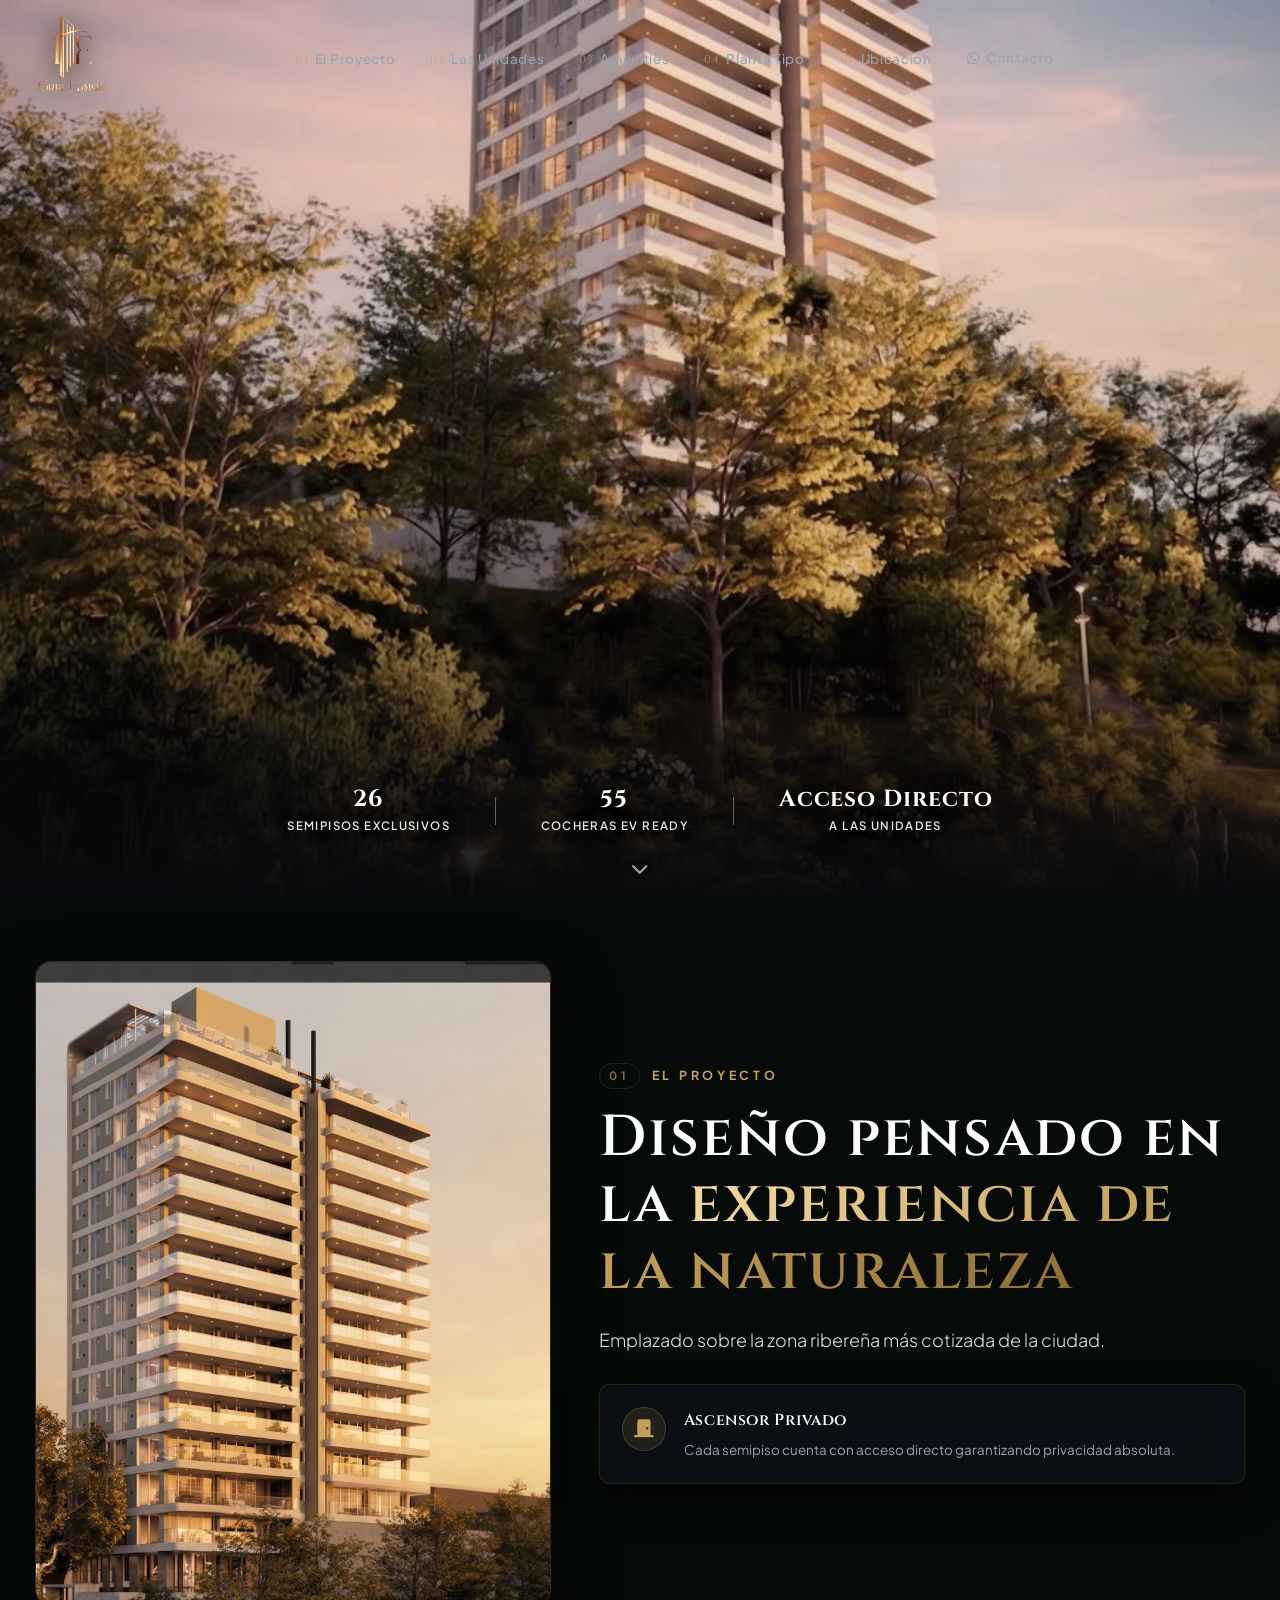
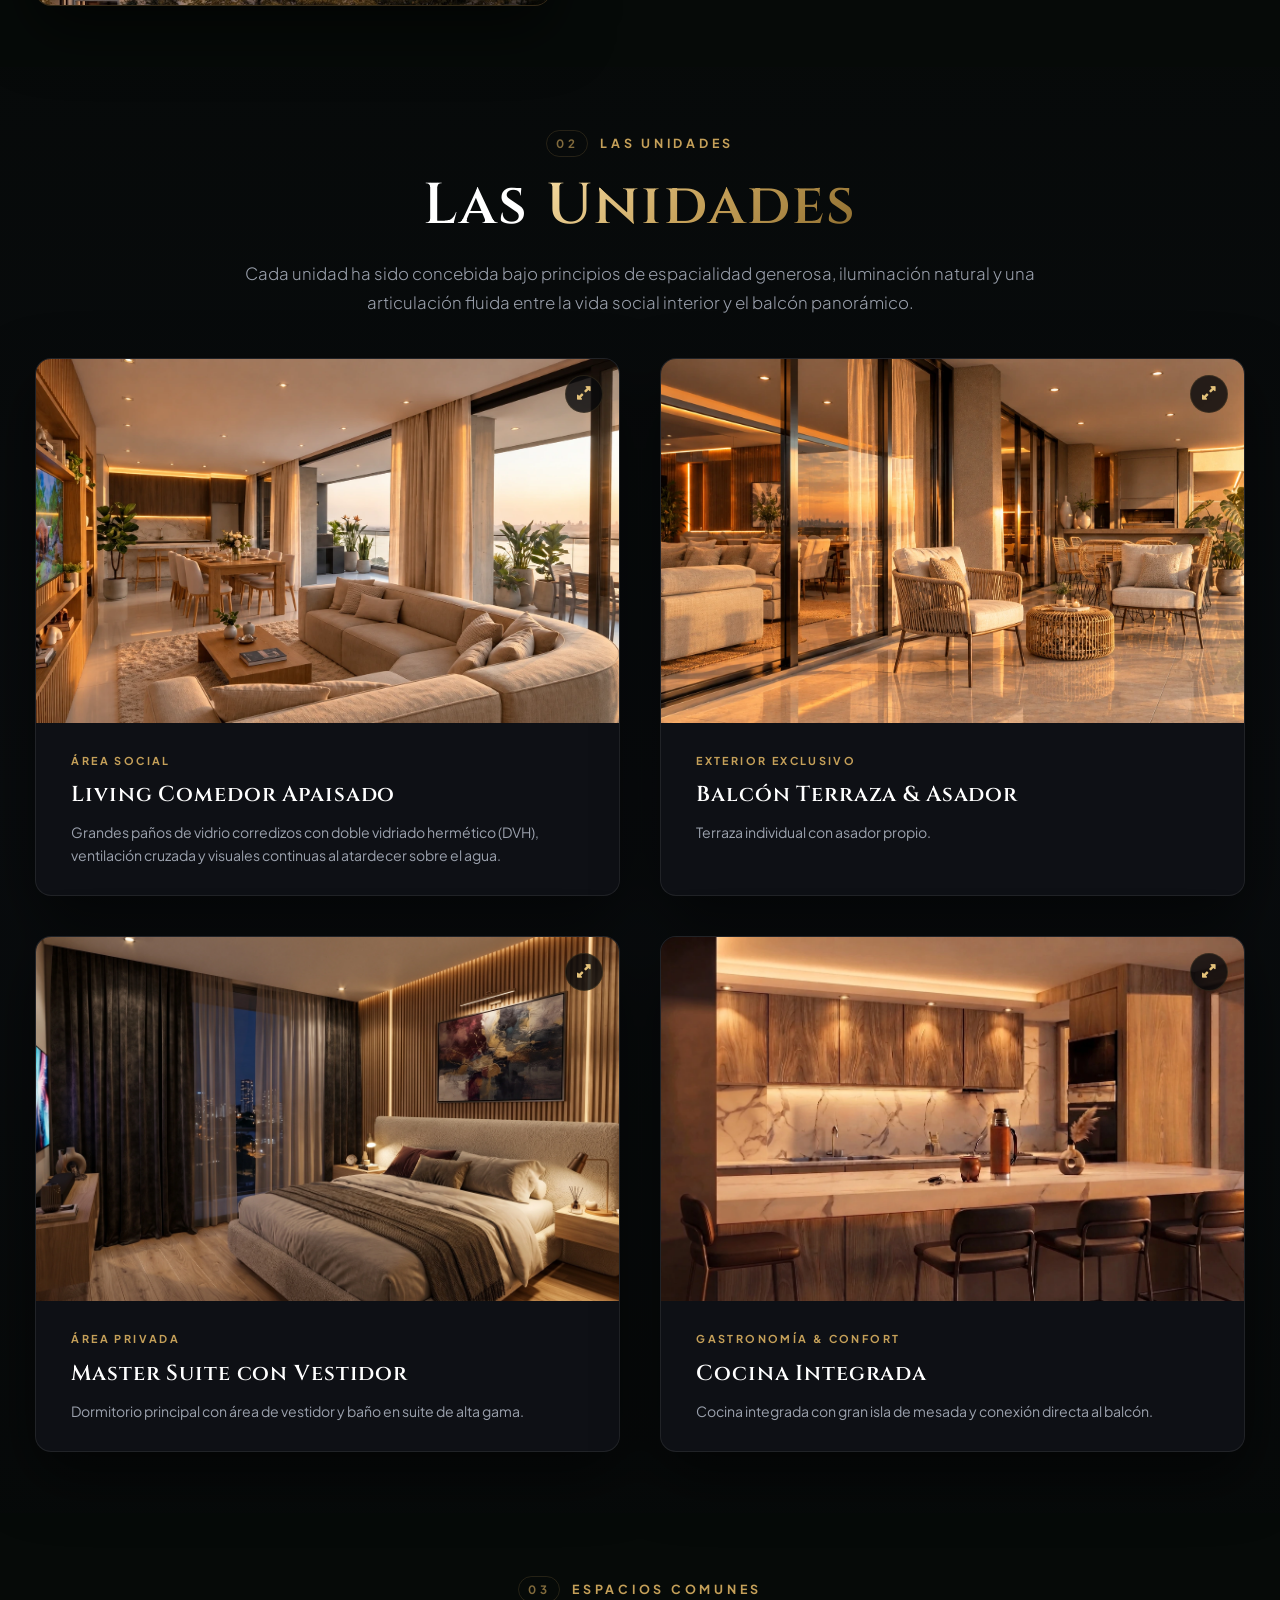
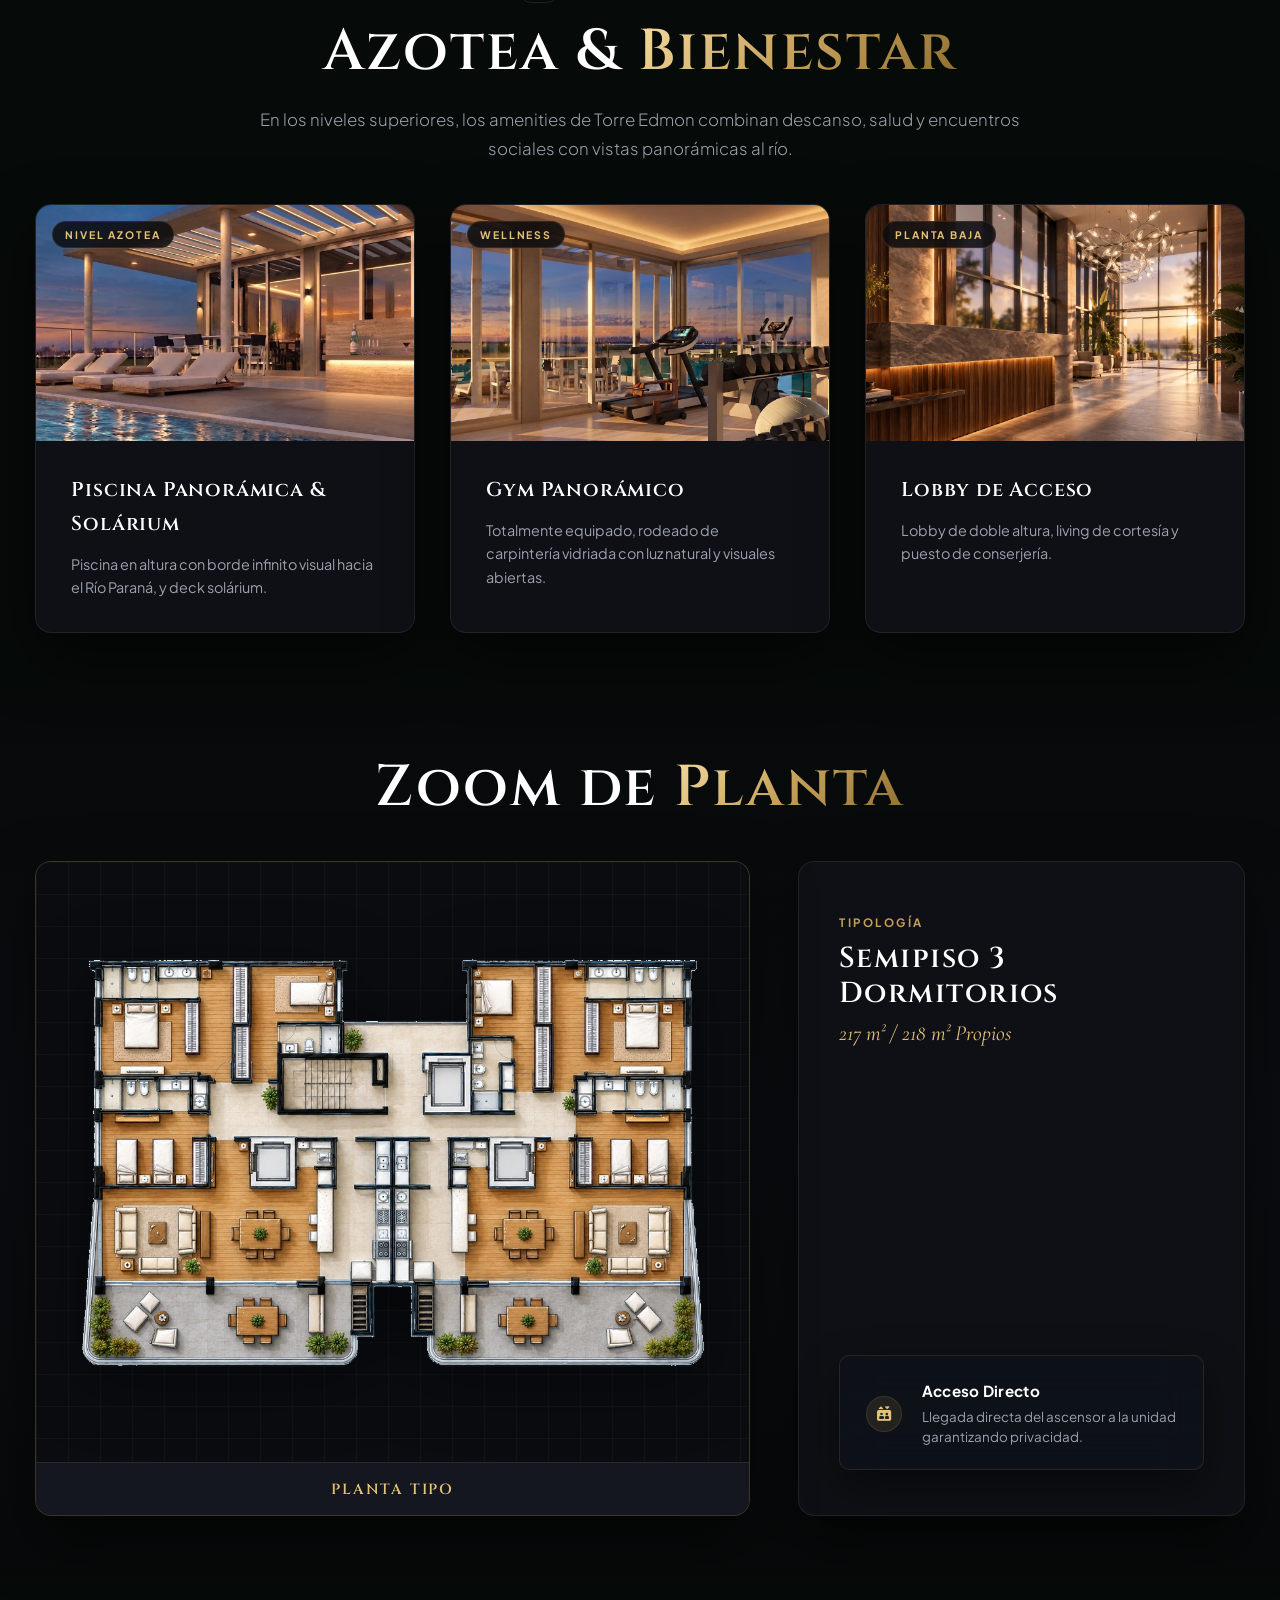
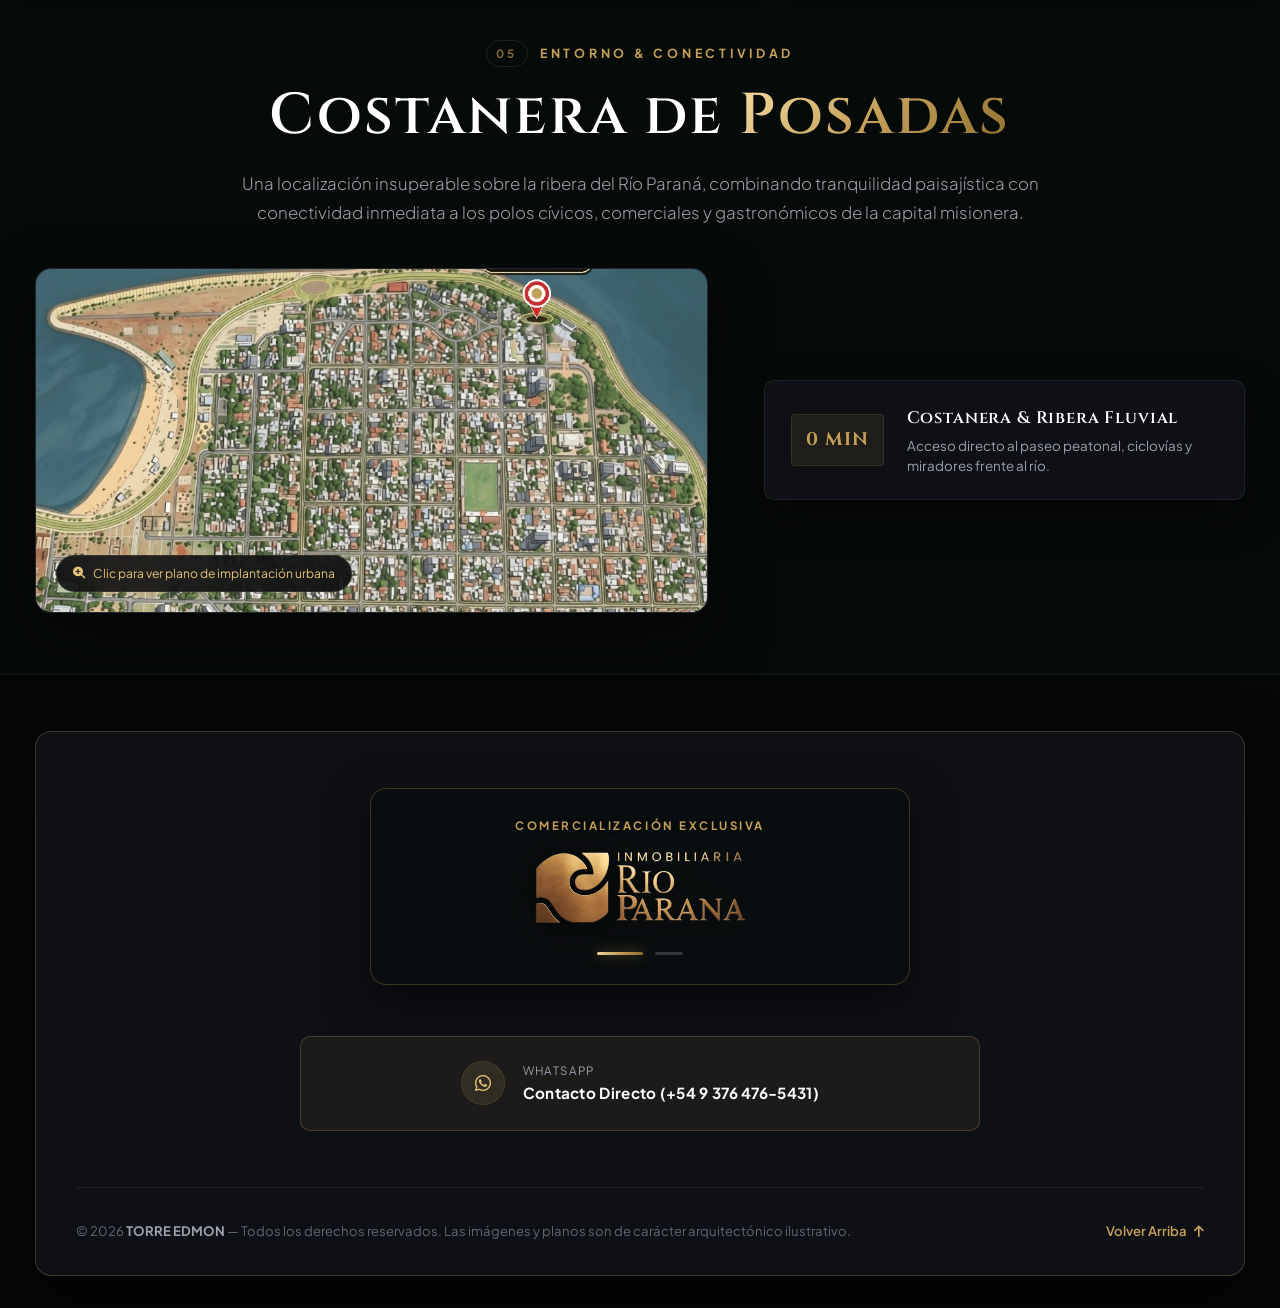
==== commit 637f47e8: "feat(ui): elegant automatic glassdoor rotating decks and zero-overflow layout" ====
--- a/index.html
+++ b/index.html
@@ -178,107 +178,46 @@
             Emplazado sobre la zona ribereña más cotizada de la ciudad.
           </p>
 
-          <!-- 4 Pillars: Interactive Glass Sliding Drawer System -->
-          <div class="glass-sliding-panel" id="project-pillars-panel">
-            <div class="glass-slider-nav" role="tablist" aria-label="Pilares del Proyecto">
-              <button class="glass-tab-btn active" data-target="pillar-1" role="tab" aria-selected="true">
-                <i class="fas fa-door-closed"></i> <span>Ascensor</span>
-              </button>
-              <button class="glass-tab-btn" data-target="pillar-2" role="tab" aria-selected="false">
-                <i class="fas fa-fire-burner"></i> <span>Balcón & Asador</span>
-              </button>
-              <button class="glass-tab-btn" data-target="pillar-3" role="tab" aria-selected="false">
-                <i class="fas fa-charging-station"></i> <span>EV Ready</span>
-              </button>
-              <button class="glass-tab-btn" data-target="pillar-4" role="tab" aria-selected="false">
-                <i class="fas fa-shield-halved"></i> <span>Fideicomiso</span>
-              </button>
-            </div>
-
-            <div class="glass-slider-viewport">
-              <!-- Item 1 -->
-              <div class="glass-slide-card active" id="pillar-1" role="tabpanel">
-                <div class="glass-card-header">
-                  <div class="glass-card-icon"><i class="fas fa-door-closed"></i></div>
-                  <div class="glass-card-titles">
-                    <span class="glass-card-kicker">Privacidad Exclusiva</span>
-                    <h3>Ascensor Privado con Palier Individual</h3>
-                  </div>
-                </div>
-                <div class="glass-card-body">
-                  <p>Cada semipiso cuenta con acceso directo garantizando privacidad absoluta desde el núcleo de circulación hasta el interior de su residencia, sin contacto con unidades linderas.</p>
-                </div>
-                <div class="glass-card-footer">
-                  <span class="glass-feature-chip"><i class="fas fa-check-circle"></i> Llegada directa a la unidad</span>
-                  <span class="glass-feature-chip"><i class="fas fa-key"></i> Código y tarjeta de acceso</span>
-                </div>
-              </div>
-
-              <!-- Item 2 -->
-              <div class="glass-slide-card" id="pillar-2" role="tabpanel">
-                <div class="glass-card-header">
-                  <div class="glass-card-icon"><i class="fas fa-fire-burner"></i></div>
-                  <div class="glass-card-titles">
-                    <span class="glass-card-kicker">Vida al Aire Libre</span>
-                    <h3>Balcón Terraza & Asador Propio</h3>
-                  </div>
-                </div>
-                <div class="glass-card-body">
-                  <p>Generosas medidas y vistas francas al Río Paraná. Diseñado como una extensión natural del estar para almuerzos y cenas al aire libre con parrilla incorporada.</p>
-                </div>
-                <div class="glass-card-footer">
-                  <span class="glass-feature-chip"><i class="fas fa-water"></i> Vista panorámica al río</span>
-                  <span class="glass-feature-chip"><i class="fas fa-wind"></i> Ventilación cruzada</span>
-                </div>
-              </div>
-
-              <!-- Item 3 -->
-              <div class="glass-slide-card" id="pillar-3" role="tabpanel">
-                <div class="glass-card-header">
-                  <div class="glass-card-icon"><i class="fas fa-charging-station"></i></div>
-                  <div class="glass-card-titles">
-                    <span class="glass-card-kicker">Sostenibilidad & Futuro</span>
-                    <h3>55 Cocheras Cubiertas EV Ready</h3>
-                  </div>
-                </div>
-                <div class="glass-card-body">
-                  <p>Infraestructura eléctrica proyectada para la incorporación directa de cargadores para vehículos 100% eléctricos e híbridos enchufables en cada plaza.</p>
-                </div>
-                <div class="glass-card-footer">
-                  <span class="glass-feature-chip"><i class="fas fa-bolt"></i> Ductos independientes</span>
-                  <span class="glass-feature-chip"><i class="fas fa-parking"></i> 2 cocheras por unidad</span>
-                </div>
-              </div>
-
-              <!-- Item 4 -->
-              <div class="glass-slide-card" id="pillar-4" role="tabpanel">
-                <div class="glass-card-header">
-                  <div class="glass-card-icon"><i class="fas fa-shield-halved"></i></div>
-                  <div class="glass-card-titles">
-                    <span class="glass-card-kicker">Respaldo Jurídico</span>
-                    <h3>Seguridad y Solidez Fiduciaria</h3>
-                  </div>
-                </div>
-                <div class="glass-card-body">
-                  <p>Estructurado bajo el Fideicomiso Inmobiliario Costa Posadas con administración transparente, patrimonio blindado y comercialización exclusiva de Inmobiliaria Río Paraná.</p>
-                </div>
-                <div class="glass-card-footer">
-                  <span class="glass-feature-chip"><i class="fas fa-file-contract"></i> Ley 24.441 / CCCN</span>
-                  <span class="glass-feature-chip"><i class="fas fa-award"></i> Calidad certificada</span>
-                </div>
-              </div>
-            </div>
-
-            <!-- Dots & Controls -->
-            <div class="glass-slider-controls">
-              <button class="glass-ctrl-btn prev" aria-label="Anterior pilar"><i class="fas fa-chevron-left"></i></button>
-              <div class="glass-slider-dots">
-                <button class="glass-dot active" data-index="0" aria-label="Pilar 1"></button>
-                <button class="glass-dot" data-index="1" aria-label="Pilar 2"></button>
-                <button class="glass-dot" data-index="2" aria-label="Pilar 3"></button>
-                <button class="glass-dot" data-index="3" aria-label="Pilar 4"></button>
-              </div>
-              <button class="glass-ctrl-btn next" aria-label="Siguiente pilar"><i class="fas fa-chevron-right"></i></button>
+          <!-- 4 Pillars: Automatic Glassdoor Rotating Deck -->
+          <div class="glassdoor-deck" id="pillars-deck" aria-label="Pilares del Proyecto">
+            <div class="glassdoor-slide active">
+              <div class="pillar-card glassdoor-card">
+                <div class="pillar-icon"><i class="fas fa-door-closed"></i></div>
+                <div class="pillar-content">
+                  <h3>Ascensor Privado</h3>
+                  <p>Cada semipiso cuenta con acceso directo garantizando privacidad absoluta.</p>
+                </div>
+              </div>
+            </div>
+
+            <div class="glassdoor-slide">
+              <div class="pillar-card glassdoor-card">
+                <div class="pillar-icon"><i class="fas fa-fire-burner"></i></div>
+                <div class="pillar-content">
+                  <h3>Balcón Terraza & Asador</h3>
+                  <p>Generosas medidas y vistas francas al Paraná.</p>
+                </div>
+              </div>
+            </div>
+
+            <div class="glassdoor-slide">
+              <div class="pillar-card glassdoor-card">
+                <div class="pillar-icon"><i class="fas fa-charging-station"></i></div>
+                <div class="pillar-content">
+                  <h3>55 Cocheras EV Ready</h3>
+                  <p>Infraestructura diseñada para la incorporación de cargadores de vehículos 100% eléctricos e híbridos.</p>
+                </div>
+              </div>
+            </div>
+
+            <div class="glassdoor-slide">
+              <div class="pillar-card glassdoor-card">
+                <div class="pillar-icon"><i class="fas fa-shield-halved"></i></div>
+                <div class="pillar-content">
+                  <h3>Seguridad Fiduciaria</h3>
+                  <p>Estructurado bajo el Fideicomiso Inmobiliario Costa Posadas.</p>
+                </div>
+              </div>
             </div>
           </div>
         </div>
@@ -433,109 +372,56 @@
             <span class="spec-area">217 m² / 218 m² Propios</span>
           </div>
 
-          <!-- Glass Sliding Specs Drawer System -->
-          <div class="glass-sliding-panel glass-panel-compact" id="spec-sliding-panel">
-            <div class="glass-slider-nav spec-slider-nav" role="tablist" aria-label="Detalles de Tipología">
-              <button class="glass-tab-btn active" data-target="spec-item-1" role="tab" aria-selected="true">
-                <i class="fas fa-elevator"></i> <span>Acceso</span>
-              </button>
-              <button class="glass-tab-btn" data-target="spec-item-2" role="tab" aria-selected="false">
-                <i class="fas fa-couch"></i> <span>Estar</span>
-              </button>
-              <button class="glass-tab-btn" data-target="spec-item-3" role="tab" aria-selected="false">
-                <i class="fas fa-utensils"></i> <span>Cocina</span>
-              </button>
-              <button class="glass-tab-btn" data-target="spec-item-4" role="tab" aria-selected="false">
-                <i class="fas fa-bed"></i> <span>Suites</span>
-              </button>
-              <button class="glass-tab-btn" data-target="spec-item-5" role="tab" aria-selected="false">
-                <i class="fas fa-car"></i> <span>Cocheras</span>
-              </button>
-            </div>
-
-            <div class="glass-slider-viewport spec-viewport">
-              <!-- Spec 1 -->
-              <div class="glass-slide-card active" id="spec-item-1" role="tabpanel">
-                <div class="glass-card-header">
-                  <div class="glass-card-icon"><i class="fas fa-elevator"></i></div>
-                  <div class="glass-card-titles">
-                    <span class="glass-card-kicker">Circulación Privativa</span>
-                    <h3>Acceso Directo a la Unidad</h3>
-                  </div>
-                </div>
-                <div class="glass-card-body">
-                  <p>Llegada directa del ascensor principal a la unidad garantizando privacidad absoluta y palier privado sin circulaciones compartidas.</p>
-                </div>
-              </div>
-
-              <!-- Spec 2 -->
-              <div class="glass-slide-card" id="spec-item-2" role="tabpanel">
-                <div class="glass-card-header">
-                  <div class="glass-card-icon"><i class="fas fa-couch"></i></div>
-                  <div class="glass-card-titles">
-                    <span class="glass-card-kicker">Espacio Social</span>
-                    <h3>Gran Estar Comedor Apaisado</h3>
-                  </div>
-                </div>
-                <div class="glass-card-body">
-                  <p>Desarrollo apaisado con frente vidriado integral y vista directa al Río Paraná, integrándose naturalmente con el balcón terraza.</p>
-                </div>
-              </div>
-
-              <!-- Spec 3 -->
-              <div class="glass-slide-card" id="spec-item-3" role="tabpanel">
-                <div class="glass-card-header">
-                  <div class="glass-card-icon"><i class="fas fa-utensils"></i></div>
-                  <div class="glass-card-titles">
-                    <span class="glass-card-kicker">Área Gourmet</span>
-                    <h3>Cocina con Gran Isla & Lavadero</h3>
-                  </div>
-                </div>
-                <div class="glass-card-body">
-                  <p>Sector gourmet moderno con amplia mesada tipo isla, mobiliario de diseño premium y salida independiente hacia sector de servicios.</p>
-                </div>
-              </div>
-
-              <!-- Spec 4 -->
-              <div class="glass-slide-card" id="spec-item-4" role="tabpanel">
-                <div class="glass-card-header">
-                  <div class="glass-card-icon"><i class="fas fa-bed"></i></div>
-                  <div class="glass-card-titles">
-                    <span class="glass-card-kicker">Descanso & Confort</span>
-                    <h3>Master Suite + 2 Dormitorios</h3>
-                  </div>
-                </div>
-                <div class="glass-card-body">
-                  <p>Suite principal equipada con vestidor privado y baño en suite de alta gama, complementada con dos confortables dormitorios adicionales.</p>
-                </div>
-              </div>
-
-              <!-- Spec 5 -->
-              <div class="glass-slide-card" id="spec-item-5" role="tabpanel">
-                <div class="glass-card-header">
-                  <div class="glass-card-icon"><i class="fas fa-car"></i></div>
-                  <div class="glass-card-titles">
-                    <span class="glass-card-kicker">Movilidad Eléctrica</span>
-                    <h3>Cocheras EV Ready Asignadas</h3>
-                  </div>
-                </div>
-                <div class="glass-card-body">
-                  <p>Asignación de cocheras cubiertas con ductos canalizados preparados para estación de carga personal de vehículos eléctricos o híbridos.</p>
-                </div>
-              </div>
-            </div>
-
-            <!-- Dots & Controls -->
-            <div class="glass-slider-controls">
-              <button class="glass-ctrl-btn prev" aria-label="Anterior ítem"><i class="fas fa-chevron-left"></i></button>
-              <div class="glass-slider-dots">
-                <button class="glass-dot active" data-index="0" aria-label="Acceso"></button>
-                <button class="glass-dot" data-index="1" aria-label="Estar"></button>
-                <button class="glass-dot" data-index="2" aria-label="Cocina"></button>
-                <button class="glass-dot" data-index="3" aria-label="Suites"></button>
-                <button class="glass-dot" data-index="4" aria-label="Cocheras"></button>
-              </div>
-              <button class="glass-ctrl-btn next" aria-label="Siguiente ítem"><i class="fas fa-chevron-right"></i></button>
+          <!-- Automatic Glassdoor Rotating Deck for Specifications -->
+          <div class="glassdoor-deck glassdoor-deck-specs" id="specs-deck" aria-label="Especificaciones de Tipología">
+            <div class="glassdoor-slide active">
+              <div class="spec-feature-glasscard">
+                <div class="spec-icon"><i class="fas fa-elevator"></i></div>
+                <div class="spec-desc">
+                  <strong>Acceso Directo</strong>
+                  <span>Llegada directa del ascensor a la unidad garantizando privacidad.</span>
+                </div>
+              </div>
+            </div>
+
+            <div class="glassdoor-slide">
+              <div class="spec-feature-glasscard">
+                <div class="spec-icon"><i class="fas fa-couch"></i></div>
+                <div class="spec-desc">
+                  <strong>Gran Estar Comedor</strong>
+                  <span>Desarrollo apaisado con frente vidriado integral y vista directa al Río Paraná.</span>
+                </div>
+              </div>
+            </div>
+
+            <div class="glassdoor-slide">
+              <div class="spec-feature-glasscard">
+                <div class="spec-icon"><i class="fas fa-utensils"></i></div>
+                <div class="spec-desc">
+                  <strong>Cocina con Isla & Lavadero</strong>
+                  <span>Sector gourmet con gran isla de mesada y conexión al balcón.</span>
+                </div>
+              </div>
+            </div>
+
+            <div class="glassdoor-slide">
+              <div class="spec-feature-glasscard">
+                <div class="spec-icon"><i class="fas fa-bed"></i></div>
+                <div class="spec-desc">
+                  <strong>Master Suite + 2 Dormitorios</strong>
+                  <span>Suite principal con área de vestidor y baño en suite de alta gama.</span>
+                </div>
+              </div>
+            </div>
+
+            <div class="glassdoor-slide">
+              <div class="spec-feature-glasscard">
+                <div class="spec-icon"><i class="fas fa-car"></i></div>
+                <div class="spec-desc">
+                  <strong>Cocheras con Carga Eléctrica</strong>
+                  <span>Asignación de cocheras cubiertas con ductos para estación de carga personal (EV Ready).</span>
+                </div>
+              </div>
             </div>
           </div>
         </div>
@@ -563,107 +449,46 @@
           </div>
         </div>
 
-        <!-- Distance Points: Interactive Glass Sliding Drawer -->
-        <div class="glass-sliding-panel glass-panel-location" id="location-milestones-panel">
-          <div class="glass-slider-nav location-slider-nav" role="tablist" aria-label="Tiempos y Distancias">
-            <button class="glass-tab-btn active" data-target="milestone-1" role="tab" aria-selected="true">
-              <i class="fas fa-water"></i> <span>0 MIN</span>
-            </button>
-            <button class="glass-tab-btn" data-target="milestone-2" role="tab" aria-selected="false">
-              <i class="fas fa-city"></i> <span>5 MIN</span>
-            </button>
-            <button class="glass-tab-btn" data-target="milestone-3" role="tab" aria-selected="false">
-              <i class="fas fa-bridge"></i> <span>8 MIN</span>
-            </button>
-            <button class="glass-tab-btn" data-target="milestone-4" role="tab" aria-selected="false">
-              <i class="fas fa-plane-departure"></i> <span>15 MIN</span>
-            </button>
-          </div>
-
-          <div class="glass-slider-viewport">
-            <!-- 0 MIN -->
-            <div class="glass-slide-card active" id="milestone-1" role="tabpanel">
-              <div class="glass-card-header">
-                <div class="milestone-glass-badge">0 MIN</div>
-                <div class="glass-card-titles">
-                  <span class="glass-card-kicker">Inmediatez Ribereña</span>
-                  <h3>Costanera & Ribera Fluvial</h3>
-                </div>
-              </div>
-              <div class="glass-card-body">
-                <p>Acceso directo al paseo peatonal, ciclovías y miradores frente al Río Paraná con circuito gastronómico costero de primer nivel a pasos de su puerta.</p>
-              </div>
-              <div class="glass-card-footer">
-                <span class="glass-feature-chip"><i class="fas fa-person-walking"></i> Acceso peatonal directo</span>
-                <span class="glass-feature-chip"><i class="fas fa-bicycle"></i> Bicisendas y parques</span>
-              </div>
-            </div>
-
-            <!-- 5 MIN -->
-            <div class="glass-slide-card" id="milestone-2" role="tabpanel">
-              <div class="glass-card-header">
-                <div class="milestone-glass-badge">5 MIN</div>
-                <div class="glass-card-titles">
-                  <span class="glass-card-kicker">Corazón Urbano</span>
-                  <h3>Centro Comercial & Cívico</h3>
-                </div>
-              </div>
-              <div class="glass-card-body">
-                <p>Proximidad inmediata a bancos, polos comerciales, instituciones de salud, colegios y dependencias administrativas de la ciudad de Posadas.</p>
-              </div>
-              <div class="glass-card-footer">
-                <span class="glass-feature-chip"><i class="fas fa-building-columns"></i> Bancos y servicios</span>
-                <span class="glass-feature-chip"><i class="fas fa-utensils"></i> Polo gastronómico</span>
-              </div>
-            </div>
-
-            <!-- 8 MIN -->
-            <div class="glass-slide-card" id="milestone-3" role="tabpanel">
-              <div class="glass-card-header">
-                <div class="milestone-glass-badge">8 MIN</div>
-                <div class="glass-card-titles">
-                  <span class="glass-card-kicker">Conexión Internacional</span>
-                  <h3>Puente Posadas - Encarnación</h3>
-                </div>
-              </div>
-              <div class="glass-card-body">
-                <p>Conexión vial ágil con la República del Paraguay, zonas comerciales fronterizas y circuito turístico regional a través del puente San Roque González.</p>
-              </div>
-              <div class="glass-card-footer">
-                <span class="glass-feature-chip"><i class="fas fa-route"></i> Vía directa costanera</span>
-                <span class="glass-feature-chip"><i class="fas fa-globe-americas"></i> Corredor Mercosur</span>
-              </div>
-            </div>
-
-            <!-- 15 MIN -->
-            <div class="glass-slide-card" id="milestone-4" role="tabpanel">
-              <div class="glass-card-header">
-                <div class="milestone-glass-badge">15 MIN</div>
-                <div class="glass-card-titles">
-                  <span class="glass-card-kicker">Conectividad Aérea</span>
-                  <h3>Aeropuerto Posadas (PSS)</h3>
-                </div>
-              </div>
-              <div class="glass-card-body">
-                <p>Vuelos diarios directos con Buenos Aires, Córdoba y principales destinos nacionales a través del Aeropuerto Internacional Libertador General José de San Martín.</p>
-              </div>
-              <div class="glass-card-footer">
-                <span class="glass-feature-chip"><i class="fas fa-plane"></i> Vuelos regulares directos</span>
-                <span class="glass-feature-chip"><i class="fas fa-car-side"></i> Rápido acceso por Acceso Oeste</span>
-              </div>
-            </div>
-          </div>
-
-          <!-- Controls -->
-          <div class="glass-slider-controls">
-            <button class="glass-ctrl-btn prev" aria-label="Anterior distancia"><i class="fas fa-chevron-left"></i></button>
-            <div class="glass-slider-dots">
-              <button class="glass-dot active" data-index="0" aria-label="0 MIN"></button>
-              <button class="glass-dot" data-index="1" aria-label="5 MIN"></button>
-              <button class="glass-dot" data-index="2" aria-label="8 MIN"></button>
-              <button class="glass-dot" data-index="3" aria-label="15 MIN"></button>
-            </div>
-            <button class="glass-ctrl-btn next" aria-label="Siguiente distancia"><i class="fas fa-chevron-right"></i></button>
+        <!-- Distance Points: Automatic Glassdoor Rotating Deck -->
+        <div class="glassdoor-deck glassdoor-deck-milestones" id="milestones-deck" aria-label="Tiempos y Distancias">
+          <div class="glassdoor-slide active">
+            <div class="milestone-card glassdoor-card">
+              <div class="milestone-time">0 MIN</div>
+              <div class="milestone-info">
+                <h4>Costanera & Ribera Fluvial</h4>
+                <p>Acceso directo al paseo peatonal, ciclovías y miradores frente al río.</p>
+              </div>
+            </div>
+          </div>
+
+          <div class="glassdoor-slide">
+            <div class="milestone-card glassdoor-card">
+              <div class="milestone-time">5 MIN</div>
+              <div class="milestone-info">
+                <h4>Centro Comercial & Cívico</h4>
+                <p>Proximidad inmediata a bancos, polos gastronómicos y dependencias administrativas.</p>
+              </div>
+            </div>
+          </div>
+
+          <div class="glassdoor-slide">
+            <div class="milestone-card glassdoor-card">
+              <div class="milestone-time">8 MIN</div>
+              <div class="milestone-info">
+                <h4>Puente Internacional Posadas - Encarnación</h4>
+                <p>Conexión vial ágil con la República del Paraguay y zonas comerciales fronterizas.</p>
+              </div>
+            </div>
+          </div>
+
+          <div class="glassdoor-slide">
+            <div class="milestone-card glassdoor-card">
+              <div class="milestone-time">15 MIN</div>
+              <div class="milestone-info">
+                <h4>Aeropuerto Internacional Posadas (PSS)</h4>
+                <p>Vuelos diarios directos con Buenos Aires, Córdoba y principales destinos nacionales.</p>
+              </div>
+            </div>
           </div>
         </div>
       </div>
@@ -700,75 +525,47 @@
           </div>
         </div>
 
-        <!-- Interactive Contact Carousel with WhatsApp, Email, Dirección, Folleto -->
-        <div class="contact-carousel-wrapper" aria-label="Canales de Contacto">
-          <button class="contact-carousel-nav prev" id="contact-carousel-prev" aria-label="Canal anterior">
-            <i class="fas fa-chevron-left"></i>
-          </button>
-
-          <div class="contact-carousel-viewport">
-            <div class="contact-carousel-track" id="contact-carousel-track">
-              <!-- Slide 1: WhatsApp -->
-              <div class="contact-carousel-slide" data-index="0">
-                <a href="https://wa.me/5493764765431?text=Hola,%20deseo%20comunicarme%20por%20Torre%20Edmon" target="_blank" class="contact-card highlight">
-                  <div class="contact-card-icon"><i class="fab fa-whatsapp"></i></div>
-                  <div class="contact-card-text">
-                    <span class="contact-label">WhatsApp Directo</span>
-                    <strong class="contact-value">+54 9 376 476-5431</strong>
-                    <span class="contact-subtext">Atención inmediata personalizada</span>
-                  </div>
-                </a>
-              </div>
-
-              <!-- Slide 2: Folleto PDF -->
-              <div class="contact-carousel-slide" data-index="1">
-                <a href="assets/folleto_torre_edmon_posadas.pdf" download="FOLLETO_TORRE_EDMON_Posadas.pdf" class="contact-card highlight-gold">
-                  <div class="contact-card-icon"><i class="fas fa-file-pdf"></i></div>
-                  <div class="contact-card-text">
-                    <span class="contact-label">Dossier Digital</span>
-                    <strong class="contact-value">Descargar Folleto (PDF)</strong>
-                    <span class="contact-subtext">Planos, renders y memoria descriptiva</span>
-                  </div>
-                </a>
-              </div>
-
-              <!-- Slide 3: Correo Oficial -->
-              <div class="contact-carousel-slide" data-index="2">
-                <a href="mailto:inmobiliariarp@gmail.com" class="contact-card">
-                  <div class="contact-card-icon"><i class="fas fa-envelope"></i></div>
-                  <div class="contact-card-text">
-                    <span class="contact-label">Correo Oficial</span>
-                    <strong class="contact-value">inmobiliariarp@gmail.com</strong>
-                    <span class="contact-subtext">Consultas técnicas e institucionales</span>
-                  </div>
-                </a>
-              </div>
-
-              <!-- Slide 4: Ubicación -->
-              <div class="contact-carousel-slide" data-index="3">
-                <div class="contact-card">
-                  <div class="contact-card-icon"><i class="fas fa-location-dot"></i></div>
-                  <div class="contact-card-text">
-                    <span class="contact-label">Oficinas Comerciales</span>
-                    <strong class="contact-value">Jujuy 2255 PB • Posadas</strong>
-                    <span class="contact-subtext">Lunes a Viernes de 8:00 a 17:00 hs</span>
-                  </div>
-                </div>
-              </div>
-            </div>
-          </div>
-
-          <button class="contact-carousel-nav next" id="contact-carousel-next" aria-label="Canal siguiente">
-            <i class="fas fa-chevron-right"></i>
-          </button>
-        </div>
-
-        <!-- Contact Carousel Dots -->
-        <div class="contact-carousel-dots" id="contact-carousel-dots">
-          <button class="contact-dot active" data-index="0" aria-label="WhatsApp"></button>
-          <button class="contact-dot" data-index="1" aria-label="Folleto PDF"></button>
-          <button class="contact-dot" data-index="2" aria-label="Correo Oficial"></button>
-          <button class="contact-dot" data-index="3" aria-label="Dirección"></button>
+        <!-- Automatic Rotating Contact Carousel (Seamless & Responsive) -->
+        <div class="contact-auto-carousel" id="contact-auto-carousel" aria-label="Canales de Contacto">
+          <div class="contact-auto-slide active">
+            <a href="https://wa.me/5493764765431?text=Hola,%20deseo%20comunicarme%20por%20Torre%20Edmon" target="_blank" class="contact-card highlight">
+              <div class="contact-card-icon"><i class="fab fa-whatsapp"></i></div>
+              <div class="contact-card-text">
+                <span class="contact-label">WhatsApp</span>
+                <strong class="contact-value">Contacto Directo (+54 9 376 476-5431)</strong>
+              </div>
+            </a>
+          </div>
+
+          <div class="contact-auto-slide">
+            <a href="assets/folleto_torre_edmon_posadas.pdf" download="FOLLETO_TORRE_EDMON_Posadas.pdf" class="contact-card highlight-gold">
+              <div class="contact-card-icon"><i class="fas fa-file-pdf"></i></div>
+              <div class="contact-card-text">
+                <span class="contact-label">Dossier Digital</span>
+                <strong class="contact-value">Descargar Folleto (PDF)</strong>
+              </div>
+            </a>
+          </div>
+
+          <div class="contact-auto-slide">
+            <a href="mailto:inmobiliariarp@gmail.com" class="contact-card">
+              <div class="contact-card-icon"><i class="fas fa-envelope"></i></div>
+              <div class="contact-card-text">
+                <span class="contact-label">Correo Oficial</span>
+                <strong class="contact-value">inmobiliariarp@gmail.com</strong>
+              </div>
+            </a>
+          </div>
+
+          <div class="contact-auto-slide">
+            <div class="contact-card">
+              <div class="contact-card-icon"><i class="fas fa-location-dot"></i></div>
+              <div class="contact-card-text">
+                <span class="contact-label">Ubicación</span>
+                <strong class="contact-value">Jujuy 2255 PB • Posadas, Misiones</strong>
+              </div>
+            </div>
+          </div>
         </div>
 
         <div class="footer-bottom-bar">
--- a/styles/main.css
+++ b/styles/main.css
@@ -649,257 +649,126 @@
 }
 
 /* ==========================================================================
-   GLASS SLIDING PANELS (MODERN GLASSDOOR / GLASSMORPHIC INTERACTIVE DRAWERS)
+   GLASSDOOR AUTOMATIC ROTATING DECKS (CLEAN, NO ARROWS, NO TAGS, PURE LUXURY)
    ========================================================================== */
-.glass-sliding-panel {
-  background: rgba(14, 18, 24, 0.72);
+.glassdoor-deck {
+  position: relative;
+  width: 100%;
+  max-width: 100%;
+  box-sizing: border-box;
+  min-height: 120px;
+  perspective: 1000px;
+}
+
+.glassdoor-slide {
+  position: absolute;
+  top: 0;
+  left: 0;
+  width: 100%;
+  box-sizing: border-box;
+  opacity: 0;
+  visibility: hidden;
+  transform: translateY(14px) scale(0.97);
+  transition: opacity 0.8s cubic-bezier(0.16, 1, 0.3, 1),
+              transform 0.8s cubic-bezier(0.16, 1, 0.3, 1),
+              visibility 0.8s;
+  pointer-events: none;
+}
+
+.glassdoor-slide.active {
+  position: relative;
+  opacity: 1;
+  visibility: visible;
+  transform: translateY(0) scale(1);
+  pointer-events: auto;
+}
+
+.glassdoor-card {
+  width: 100%;
+  box-sizing: border-box;
+  background: rgba(14, 18, 26, 0.75);
   backdrop-filter: blur(20px);
   -webkit-backdrop-filter: blur(20px);
   border: 1px solid var(--border-gold-subtle);
-  border-radius: var(--radius-lg);
-  padding: 1.5rem;
+  border-radius: var(--radius-md);
   box-shadow: 0 16px 40px rgba(0, 0, 0, 0.45);
-  display: flex;
-  flex-direction: column;
+  transition: border-color 0.4s ease, transform 0.4s ease;
+}
+
+.glassdoor-card:hover {
+  border-color: var(--border-gold);
+}
+
+/* Spec feature glasscard */
+.glassdoor-deck-specs {
+  min-height: 110px;
+}
+
+.spec-feature-glasscard {
+  width: 100%;
+  box-sizing: border-box;
+  background: rgba(14, 18, 26, 0.75);
+  backdrop-filter: blur(20px);
+  -webkit-backdrop-filter: blur(20px);
+  border: 1px solid var(--border-gold-subtle);
+  border-radius: var(--radius-md);
+  padding: 1.4rem 1.6rem;
+  display: flex;
+  align-items: center;
   gap: 1.25rem;
+  box-shadow: 0 16px 40px rgba(0, 0, 0, 0.45);
+}
+
+.spec-feature-glasscard:hover {
+  border-color: var(--border-gold);
+}
+
+/* Milestones Deck */
+.glassdoor-deck-milestones {
+  min-height: 120px;
+  width: 100%;
+}
+
+/* ==========================================================================
+   FOOTER CONTACT AUTOMATIC CAROUSEL (CLEAN, FLUID ROTATION)
+   ========================================================================== */
+.contact-auto-carousel {
   position: relative;
-  overflow: hidden;
-  transition: border-color 0.3s ease;
-}
-
-.glass-sliding-panel:hover {
-  border-color: var(--border-gold);
-}
-
-/* Tab Navigation Bar */
-.glass-slider-nav {
-  display: flex;
-  gap: 0.6rem;
-  overflow-x: auto;
-  padding-bottom: 0.35rem;
-  scrollbar-width: none;
-}
-
-.glass-slider-nav::-webkit-scrollbar {
-  display: none;
-}
-
-.glass-tab-btn {
-  background: rgba(255, 255, 255, 0.04);
-  border: 1px solid var(--border-glass);
-  border-radius: var(--radius-full);
-  color: var(--text-muted);
-  font-family: var(--font-sans);
-  font-size: 0.8rem;
-  font-weight: 500;
-  padding: 0.5rem 1rem;
-  cursor: pointer;
-  display: inline-flex;
-  align-items: center;
-  gap: 0.55rem;
-  white-space: nowrap;
-  transition: all 0.28s cubic-bezier(0.16, 1, 0.3, 1);
-}
-
-.glass-tab-btn:hover {
-  background: rgba(197, 160, 89, 0.12);
-  color: var(--text-main);
-  border-color: var(--border-gold-subtle);
-}
-
-.glass-tab-btn.active {
-  background: var(--gold-gradient);
-  color: #0b0f14;
-  font-weight: 700;
-  border-color: var(--gold-primary);
-  box-shadow: 0 4px 15px rgba(197, 160, 89, 0.35);
-}
-
-/* Viewport and Card Transitions */
-.glass-slider-viewport {
+  width: 100%;
+  max-width: 680px;
+  margin: 0 auto 3.5rem;
+  box-sizing: border-box;
+  min-height: 90px;
+}
+
+.contact-auto-slide {
+  position: absolute;
+  top: 0;
+  left: 0;
+  width: 100%;
+  box-sizing: border-box;
+  opacity: 0;
+  visibility: hidden;
+  transform: translateY(14px) scale(0.97);
+  transition: opacity 0.85s cubic-bezier(0.16, 1, 0.3, 1),
+              transform 0.85s cubic-bezier(0.16, 1, 0.3, 1),
+              visibility 0.85s;
+  pointer-events: none;
+}
+
+.contact-auto-slide.active {
   position: relative;
-  min-height: 200px;
-}
-
-.glass-slide-card {
-  display: none;
-  opacity: 0;
-  transform: translateX(18px);
-  transition: opacity 0.4s ease, transform 0.4s cubic-bezier(0.16, 1, 0.3, 1);
-  background: rgba(18, 24, 32, 0.55);
-  border: 1px solid rgba(255, 255, 255, 0.06);
-  border-radius: var(--radius-md);
-  padding: 1.5rem 1.6rem;
-}
-
-.glass-slide-card.active {
-  display: flex;
-  flex-direction: column;
-  gap: 0.9rem;
   opacity: 1;
-  transform: translateX(0);
-  animation: glassSlideIn 0.4s cubic-bezier(0.16, 1, 0.3, 1) forwards;
-}
-
-@keyframes glassSlideIn {
-  from {
-    opacity: 0;
-    transform: translateX(20px);
-  }
-  to {
-    opacity: 1;
-    transform: translateX(0);
-  }
-}
-
-.glass-card-header {
-  display: flex;
-  align-items: center;
-  gap: 1.1rem;
-}
-
-.glass-card-icon {
-  width: 48px;
-  height: 48px;
-  border-radius: var(--radius-full);
-  background: rgba(197, 160, 89, 0.15);
-  border: 1px solid var(--border-gold);
-  color: var(--gold-primary);
-  display: flex;
-  align-items: center;
+  visibility: visible;
+  transform: translateY(0) scale(1);
+  pointer-events: auto;
+}
+
+.contact-auto-slide .contact-card {
+  margin: 0 auto;
+  width: 100%;
+  box-sizing: border-box;
   justify-content: center;
-  font-size: 1.25rem;
-  flex-shrink: 0;
-}
-
-.glass-card-titles {
-  display: flex;
-  flex-direction: column;
-  gap: 0.2rem;
-}
-
-.glass-card-kicker {
-  font-size: 0.68rem;
-  font-weight: 700;
-  letter-spacing: 0.2em;
-  color: var(--gold-primary);
-  text-transform: uppercase;
-}
-
-.glass-card-titles h3 {
-  font-size: 1.15rem;
-  color: #fff;
-  letter-spacing: 0.03em;
-  margin: 0;
-}
-
-.glass-card-body p {
-  font-size: 0.92rem;
-  color: var(--text-muted);
-  line-height: 1.65;
-  margin: 0;
-}
-
-.glass-card-footer {
-  display: flex;
-  flex-wrap: wrap;
-  gap: 0.6rem;
-  padding-top: 0.4rem;
-  border-top: 1px solid rgba(255, 255, 255, 0.05);
-}
-
-.glass-feature-chip {
-  font-size: 0.74rem;
-  color: var(--gold-light);
-  background: rgba(197, 160, 89, 0.09);
-  border: 1px solid var(--border-gold-subtle);
-  border-radius: var(--radius-full);
-  padding: 0.3rem 0.75rem;
-  display: inline-flex;
-  align-items: center;
-  gap: 0.45rem;
-}
-
-/* Controls (Prev/Next + Dots) */
-.glass-slider-controls {
-  display: flex;
-  align-items: center;
-  justify-content: space-between;
-  padding-top: 0.4rem;
-  border-top: 1px solid rgba(255, 255, 255, 0.05);
-}
-
-.glass-ctrl-btn {
-  width: 32px;
-  height: 32px;
-  border-radius: var(--radius-full);
-  background: rgba(255, 255, 255, 0.05);
-  border: 1px solid var(--border-glass);
-  color: var(--text-muted);
-  display: inline-flex;
-  align-items: center;
-  justify-content: center;
-  cursor: pointer;
-  transition: all 0.2s ease;
-  font-size: 0.78rem;
-}
-
-.glass-ctrl-btn:hover {
-  background: rgba(197, 160, 89, 0.18);
-  color: var(--gold-light);
-  border-color: var(--border-gold);
-}
-
-.glass-slider-dots {
-  display: flex;
-  align-items: center;
-  gap: 0.5rem;
-}
-
-.glass-dot {
-  width: 22px;
-  height: 4px;
-  border-radius: var(--radius-full);
-  background: rgba(255, 255, 255, 0.18);
-  border: none;
-  cursor: pointer;
-  transition: all 0.3s ease;
-}
-
-.glass-dot.active {
-  background: var(--gold-gradient);
-  width: 38px;
-  box-shadow: 0 0 10px rgba(197, 160, 89, 0.5);
-}
-
-/* Specific compact variant for Tipologia */
-.glass-panel-compact {
-  padding: 1.25rem 1.4rem;
-}
-
-.glass-panel-compact .glass-slider-viewport {
-  min-height: 160px;
-}
-
-/* Specific variant for Section 05 Location */
-.glass-panel-location {
-  height: 100%;
-  display: flex;
-  flex-direction: column;
-  justify-content: space-between;
-}
-
-.milestone-glass-badge {
-  font-family: var(--font-serif);
-  font-size: 1.15rem;
-  font-weight: 700;
-  color: var(--gold-primary);
-  background: rgba(197, 160, 89, 0.12);
-  border: 1px solid var(--border-gold);
-  border-radius: var(--radius-sm);
-  padding: 0.5rem 0.85rem;
-  letter-spacing: 0.05em;
-  white-space: nowrap;
 }
 
 /* ==========================================================================
@@ -1539,140 +1408,45 @@
   margin-bottom: 3.5rem;
 }
 
-/* ==========================================================================
-   INTERACTIVE CONTACT CAROUSEL (MODERN GLASS SWIPER / SLIDER)
-   ========================================================================== */
-.contact-carousel-wrapper {
-  position: relative;
-  display: flex;
-  align-items: center;
-  justify-content: center;
-  gap: 1rem;
-  max-width: 900px;
-  margin: 0 auto 1.5rem;
-  width: 100%;
-}
-
-.contact-carousel-viewport {
-  overflow: hidden;
-  width: 100%;
-  border-radius: var(--radius-lg);
-  position: relative;
-}
-
-.contact-carousel-track {
-  display: flex;
-  transition: transform 0.45s cubic-bezier(0.16, 1, 0.3, 1);
-  will-change: transform;
-}
-
-.contact-carousel-slide {
-  flex: 0 0 100%;
-  max-width: 100%;
-  padding: 0.5rem;
-  box-sizing: border-box;
-}
-
-.contact-carousel-nav {
-  width: 44px;
-  height: 44px;
-  border-radius: var(--radius-full);
-  background: rgba(14, 18, 24, 0.85);
-  backdrop-filter: blur(12px);
-  -webkit-backdrop-filter: blur(12px);
-  border: 1px solid var(--border-gold-subtle);
-  color: var(--gold-light);
-  display: inline-flex;
-  align-items: center;
-  justify-content: center;
-  cursor: pointer;
-  font-size: 1rem;
-  transition: all 0.25s ease;
-  flex-shrink: 0;
-  z-index: 5;
-}
-
-.contact-carousel-nav:hover {
-  background: var(--gold-gradient);
-  color: #0b0f14;
-  border-color: var(--gold-primary);
-  transform: scale(1.08);
-  box-shadow: 0 4px 18px rgba(197, 160, 89, 0.4);
-}
-
-.contact-carousel-dots {
-  display: flex;
-  justify-content: center;
-  align-items: center;
-  gap: 0.75rem;
-  margin-bottom: 3rem;
-}
-
-.contact-dot {
-  width: 24px;
-  height: 4px;
-  border-radius: var(--radius-full);
-  background: rgba(255, 255, 255, 0.18);
-  border: none;
-  cursor: pointer;
-  transition: all 0.35s ease;
-}
-
-.contact-dot.active {
-  background: var(--gold-gradient);
-  width: 44px;
-  box-shadow: 0 0 12px rgba(197, 160, 89, 0.55);
-}
-
 .contact-card {
-  background: rgba(14, 18, 25, 0.75);
-  backdrop-filter: blur(16px);
-  -webkit-backdrop-filter: blur(16px);
+  background: var(--bg-surface-elevated);
   border: 1px solid var(--border-glass);
   border-radius: var(--radius-md);
-  padding: 1.6rem 2rem;
-  display: flex;
-  align-items: center;
-  gap: 1.3rem;
+  padding: 1.5rem;
+  display: flex;
+  align-items: center;
+  gap: 1.1rem;
   text-decoration: none;
   color: var(--text-main);
   transition: var(--transition-fast);
   text-align: left;
-  box-shadow: 0 10px 30px rgba(0, 0, 0, 0.35);
 }
 
 .contact-card:hover {
   border-color: var(--border-gold);
   transform: translateY(-2px);
-  box-shadow: 0 14px 40px rgba(0, 0, 0, 0.55);
 }
 
 .contact-card.highlight {
   border-color: var(--border-gold);
-  background: linear-gradient(135deg, rgba(197, 160, 89, 0.12) 0%, rgba(14, 18, 25, 0.85) 100%);
+  background: rgba(197, 160, 89, 0.08);
 }
 
 .contact-card.highlight:hover {
-  background: linear-gradient(135deg, rgba(197, 160, 89, 0.22) 0%, rgba(18, 24, 32, 0.95) 100%);
+  background: rgba(197, 160, 89, 0.15);
 }
 
 .contact-card.highlight-gold {
   border-color: var(--gold-primary);
-  background: linear-gradient(135deg, rgba(197, 160, 89, 0.18) 0%, rgba(14, 16, 21, 0.95) 100%);
-  box-shadow: 0 6px 24px rgba(197, 160, 89, 0.15);
+  background: linear-gradient(135deg, rgba(197, 160, 89, 0.16) 0%, rgba(14, 16, 21, 0.95) 100%);
+  box-shadow: 0 4px 20px rgba(197, 160, 89, 0.12);
 }
 
 .contact-card.highlight-gold:hover {
-  background: linear-gradient(135deg, rgba(197, 160, 89, 0.28) 0%, rgba(20, 23, 32, 0.98) 100%);
+  background: linear-gradient(135deg, rgba(197, 160, 89, 0.26) 0%, rgba(20, 23, 32, 0.98) 100%);
   border-color: var(--gold-light);
-  box-shadow: 0 10px 32px rgba(197, 160, 89, 0.3);
+  box-shadow: 0 8px 28px rgba(197, 160, 89, 0.22);
   transform: translateY(-3px);
-}
-
-.contact-subtext {
-  font-size: 0.78rem;
-  color: var(--text-muted);
-  margin-top: 0.25rem;
 }
 
 .contact-card-icon {
@@ -1961,50 +1735,12 @@
   .footer-inner-card {
     padding: 2.25rem 1.25rem 1.5rem;
   }
-  .glass-sliding-panel {
-    padding: 1.15rem 1rem;
+  .spec-feature-glasscard {
+    padding: 1.15rem 1.25rem;
     gap: 1rem;
   }
-  .glass-tab-btn {
-    padding: 0.45rem 0.8rem;
-    font-size: 0.74rem;
-  }
-  .glass-slide-card {
-    padding: 1.2rem 1.1rem;
-  }
-  .glass-card-header {
-    gap: 0.85rem;
-  }
-  .glass-card-icon {
-    width: 40px;
-    height: 40px;
-    font-size: 1.05rem;
-  }
-  .glass-card-titles h3 {
-    font-size: 1.05rem;
-  }
-  .glass-card-body p {
-    font-size: 0.86rem;
-  }
-  .contact-carousel-wrapper {
-    gap: 0.4rem;
-  }
-  .contact-carousel-nav {
-    width: 36px;
-    height: 36px;
-    font-size: 0.85rem;
-  }
-  .contact-card {
-    padding: 1.25rem 1.35rem;
-    gap: 1rem;
-  }
-  .contact-card-icon {
-    width: 38px;
-    height: 38px;
-    font-size: 1rem;
-  }
-  .contact-value {
-    font-size: 0.88rem;
+  .contact-auto-carousel {
+    margin-bottom: 2.25rem;
   }
   .footer-contacts-grid {
     gap: 0.85rem;
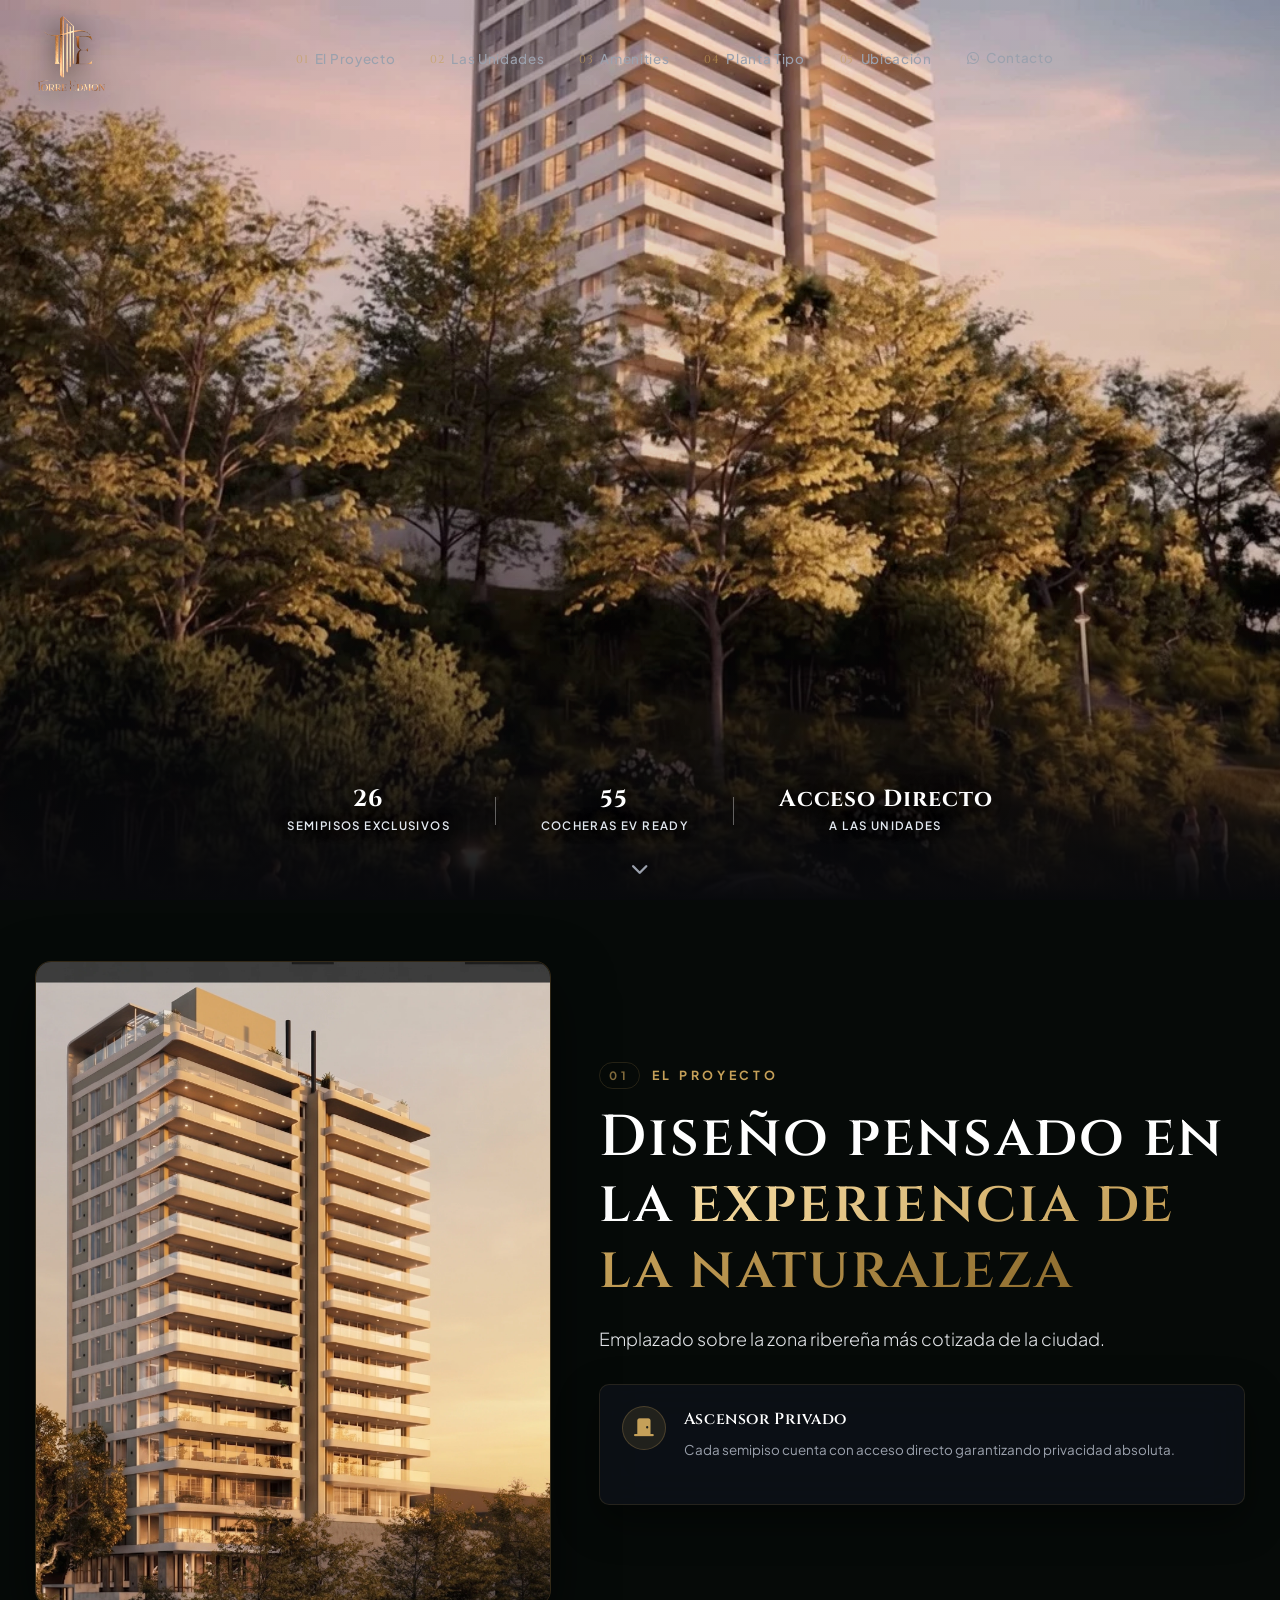
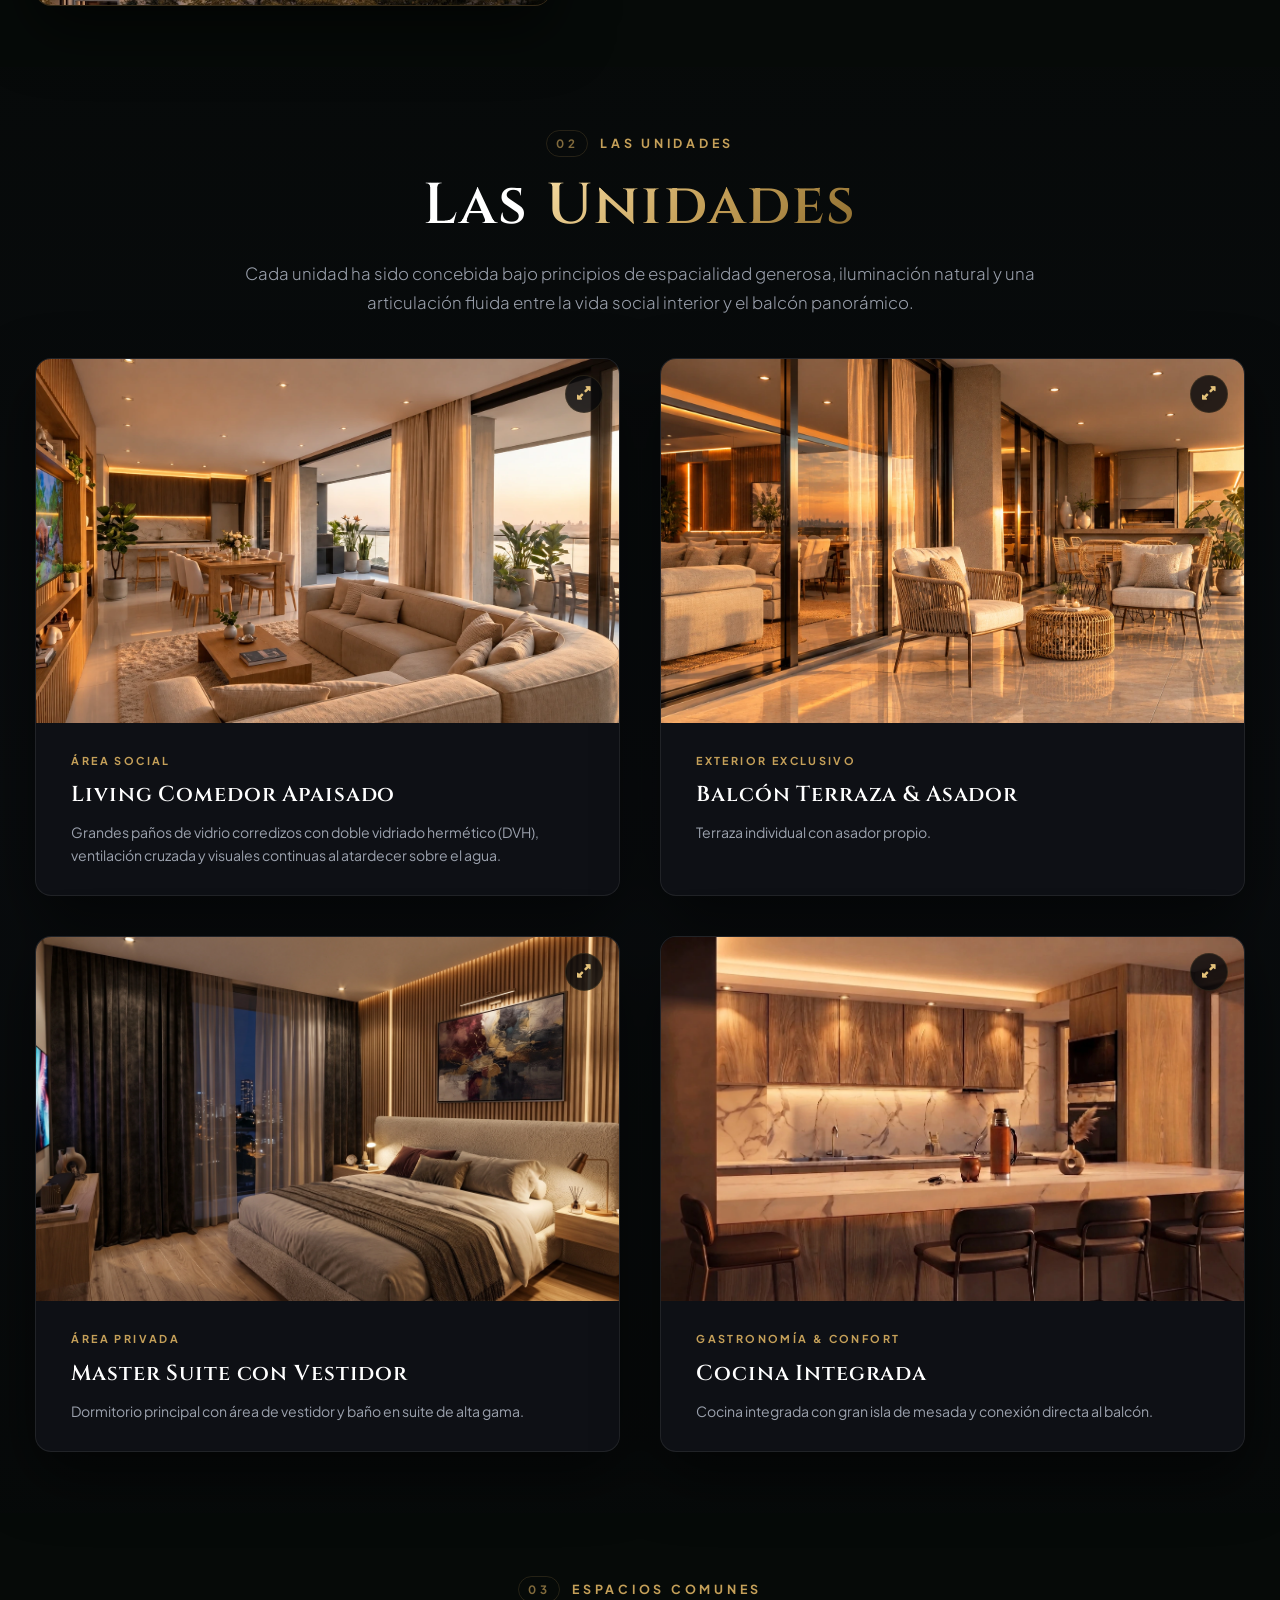
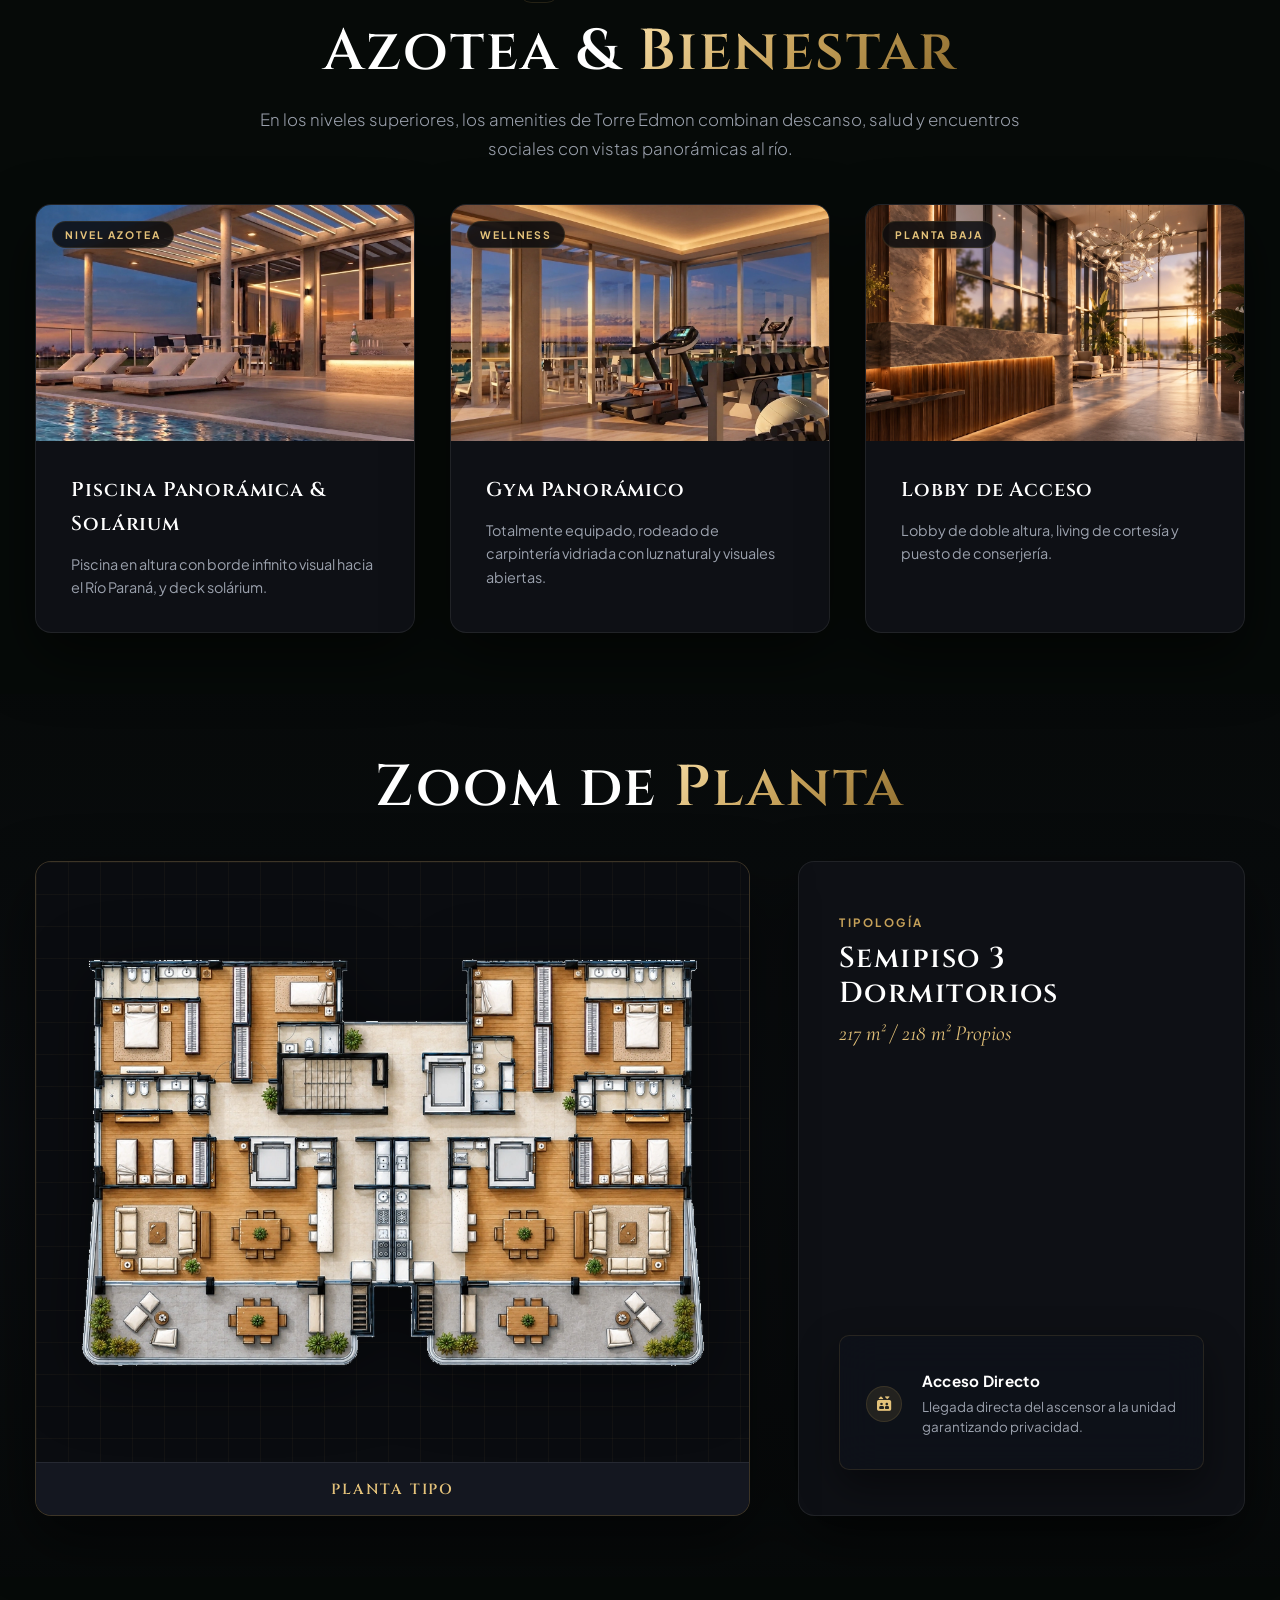
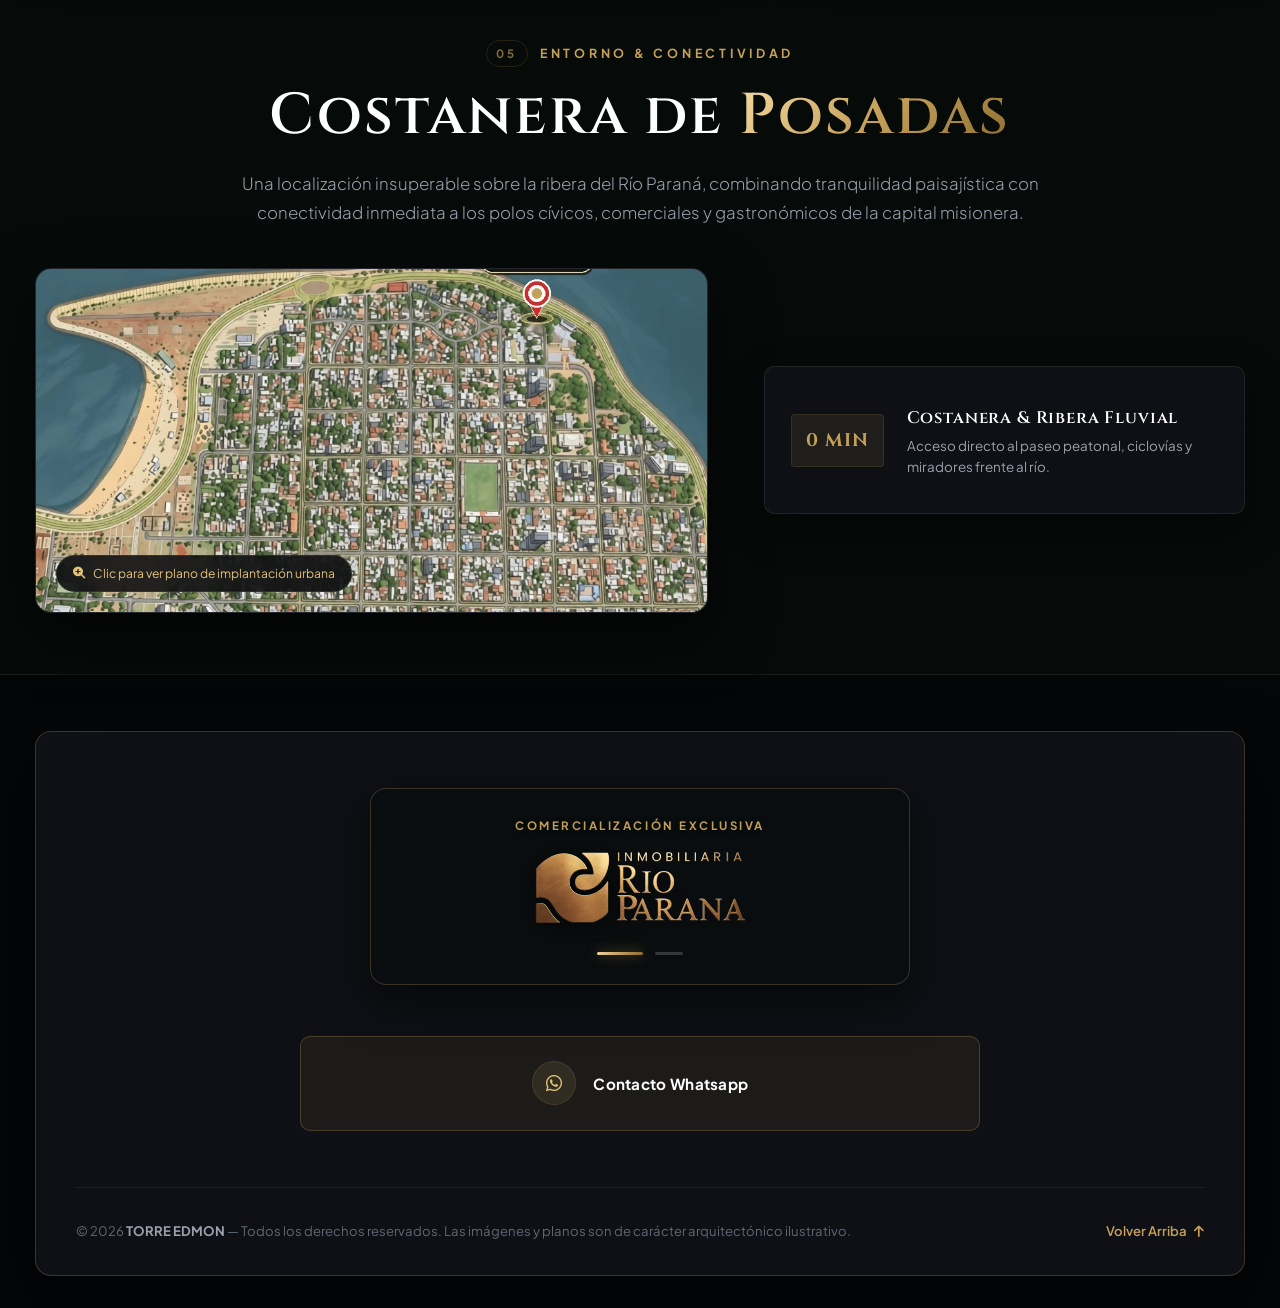
==== commit bcdce8f5: "fix(contact): simplify whatsapp card text to 'Contacto Whatsapp' and update prefilled message" ====
--- a/index.html
+++ b/index.html
@@ -109,7 +109,7 @@
         <li><a href="#amenities" class="nav-link"><span>03</span> Amenities</a></li>
         <li><a href="#planta" class="nav-link"><span>04</span> Planta Tipo</a></li>
         <li><a href="#ubicacion" class="nav-link"><span>05</span> Ubicación</a></li>
-        <li><a href="https://wa.me/5493764765431?text=Hola%20Inmobiliaria%20R%C3%ADo%20Paran%C3%A1,%20deseo%20informaci%C3%B3n%20sobre%20Torre%20Edmon" target="_blank" class="nav-link text-gold"><i class="fab fa-whatsapp"></i> Contacto</a></li>
+        <li><a href="https://wa.me/5493764765431?text=Hola,%20me%20gustaria%20mas%20informacion%20sobre%20la%20Torre%20Edmon" target="_blank" class="nav-link text-gold"><i class="fab fa-whatsapp"></i> Contacto</a></li>
       </ul>
 
       <div class="nav-actions">
@@ -528,11 +528,10 @@
         <!-- Automatic Rotating Contact Carousel (Seamless & Responsive) -->
         <div class="contact-auto-carousel" id="contact-auto-carousel" aria-label="Canales de Contacto">
           <div class="contact-auto-slide active">
-            <a href="https://wa.me/5493764765431?text=Hola,%20deseo%20comunicarme%20por%20Torre%20Edmon" target="_blank" class="contact-card highlight">
+            <a href="https://wa.me/5493764765431?text=Hola,%20me%20gustaria%20mas%20informacion%20sobre%20la%20Torre%20Edmon" target="_blank" class="contact-card highlight">
               <div class="contact-card-icon"><i class="fab fa-whatsapp"></i></div>
               <div class="contact-card-text">
-                <span class="contact-label">WhatsApp</span>
-                <strong class="contact-value">Contacto Directo (+54 9 376 476-5431)</strong>
+                <strong class="contact-value">Contacto Whatsapp</strong>
               </div>
             </a>
           </div>
--- a/styles/main.css
+++ b/styles/main.css
@@ -649,37 +649,36 @@
 }
 
 /* ==========================================================================
-   GLASSDOOR AUTOMATIC ROTATING DECKS (CLEAN, NO ARROWS, NO TAGS, PURE LUXURY)
+   GLASSDOOR AUTOMATIC ROTATING DECKS (ZERO GAP / ZERO LAYOUT JUMP / HORIZONTAL ROTATION)
    ========================================================================== */
 .glassdoor-deck {
-  position: relative;
+  display: grid;
+  grid-template-areas: "deck-cell";
+  align-items: stretch;
   width: 100%;
   max-width: 100%;
   box-sizing: border-box;
-  min-height: 120px;
-  perspective: 1000px;
+  perspective: 1200px;
 }
 
 .glassdoor-slide {
-  position: absolute;
-  top: 0;
-  left: 0;
+  grid-area: deck-cell;
   width: 100%;
   box-sizing: border-box;
   opacity: 0;
   visibility: hidden;
-  transform: translateY(14px) scale(0.97);
-  transition: opacity 0.8s cubic-bezier(0.16, 1, 0.3, 1),
-              transform 0.8s cubic-bezier(0.16, 1, 0.3, 1),
-              visibility 0.8s;
+  transform: rotateY(12deg) scale(0.97);
+  transition: opacity 0.75s cubic-bezier(0.16, 1, 0.3, 1),
+              transform 0.75s cubic-bezier(0.16, 1, 0.3, 1),
+              visibility 0.75s;
   pointer-events: none;
+  display: flex;
 }
 
 .glassdoor-slide.active {
-  position: relative;
   opacity: 1;
   visibility: visible;
-  transform: translateY(0) scale(1);
+  transform: rotateY(0deg) scale(1);
   pointer-events: auto;
 }
 
@@ -693,6 +692,9 @@
   border-radius: var(--radius-md);
   box-shadow: 0 16px 40px rgba(0, 0, 0, 0.45);
   transition: border-color 0.4s ease, transform 0.4s ease;
+  height: 100%;
+  display: flex;
+  flex-direction: row;
 }
 
 .glassdoor-card:hover {
@@ -700,10 +702,6 @@
 }
 
 /* Spec feature glasscard */
-.glassdoor-deck-specs {
-  min-height: 110px;
-}
-
 .spec-feature-glasscard {
   width: 100%;
   box-sizing: border-box;
@@ -717,50 +715,46 @@
   align-items: center;
   gap: 1.25rem;
   box-shadow: 0 16px 40px rgba(0, 0, 0, 0.45);
+  height: 100%;
 }
 
 .spec-feature-glasscard:hover {
   border-color: var(--border-gold);
 }
 
-/* Milestones Deck */
-.glassdoor-deck-milestones {
-  min-height: 120px;
-  width: 100%;
-}
-
 /* ==========================================================================
-   FOOTER CONTACT AUTOMATIC CAROUSEL (CLEAN, FLUID ROTATION)
+   FOOTER CONTACT AUTOMATIC CAROUSEL (ZERO GAP / ZERO LAYOUT JUMP)
    ========================================================================== */
 .contact-auto-carousel {
-  position: relative;
+  display: grid;
+  grid-template-areas: "contact-cell";
+  align-items: stretch;
   width: 100%;
   max-width: 680px;
   margin: 0 auto 3.5rem;
   box-sizing: border-box;
-  min-height: 90px;
+  perspective: 1200px;
 }
 
 .contact-auto-slide {
-  position: absolute;
-  top: 0;
-  left: 0;
+  grid-area: contact-cell;
   width: 100%;
   box-sizing: border-box;
   opacity: 0;
   visibility: hidden;
-  transform: translateY(14px) scale(0.97);
-  transition: opacity 0.85s cubic-bezier(0.16, 1, 0.3, 1),
-              transform 0.85s cubic-bezier(0.16, 1, 0.3, 1),
-              visibility 0.85s;
+  transform: rotateY(12deg) scale(0.97);
+  transition: opacity 0.8s cubic-bezier(0.16, 1, 0.3, 1),
+              transform 0.8s cubic-bezier(0.16, 1, 0.3, 1),
+              visibility 0.8s;
   pointer-events: none;
+  display: flex;
+  justify-content: center;
 }
 
 .contact-auto-slide.active {
-  position: relative;
   opacity: 1;
   visibility: visible;
-  transform: translateY(0) scale(1);
+  transform: rotateY(0deg) scale(1);
   pointer-events: auto;
 }
 
@@ -769,6 +763,7 @@
   width: 100%;
   box-sizing: border-box;
   justify-content: center;
+  height: 100%;
 }
 
 /* ==========================================================================
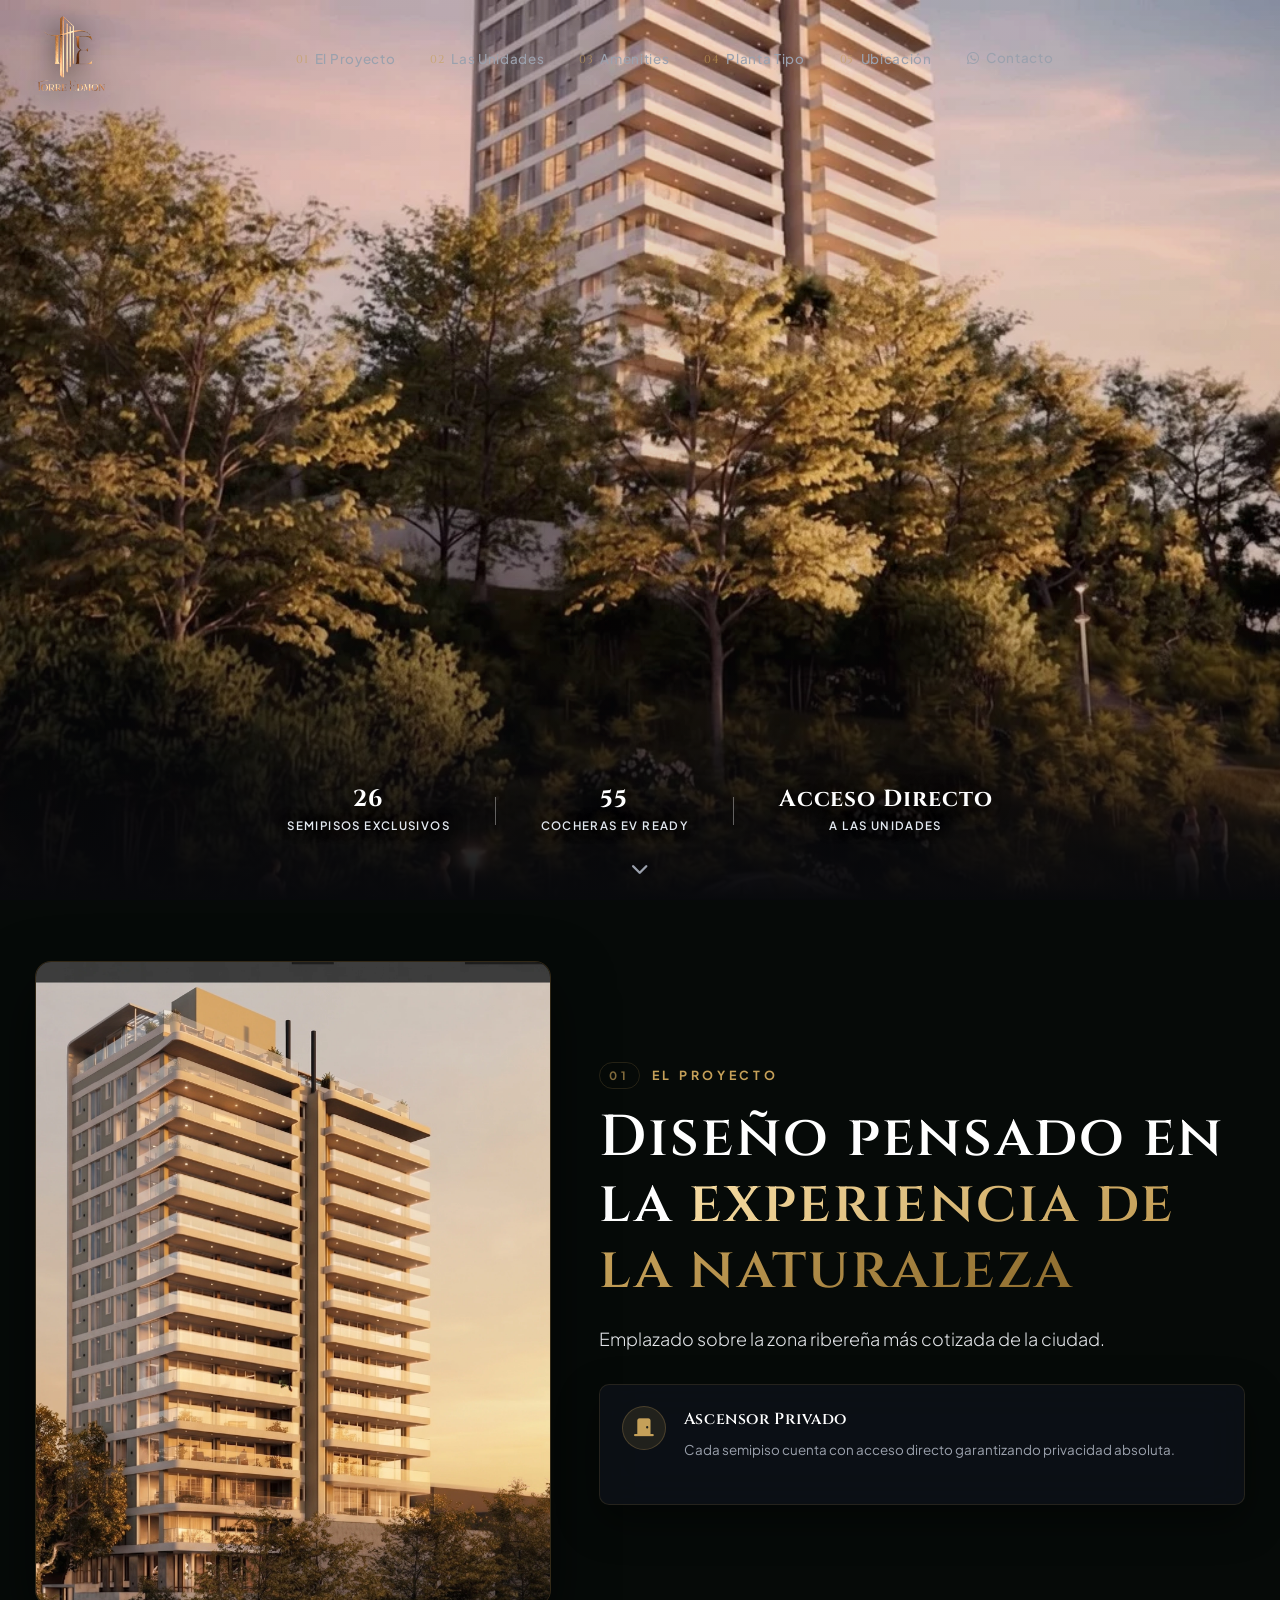
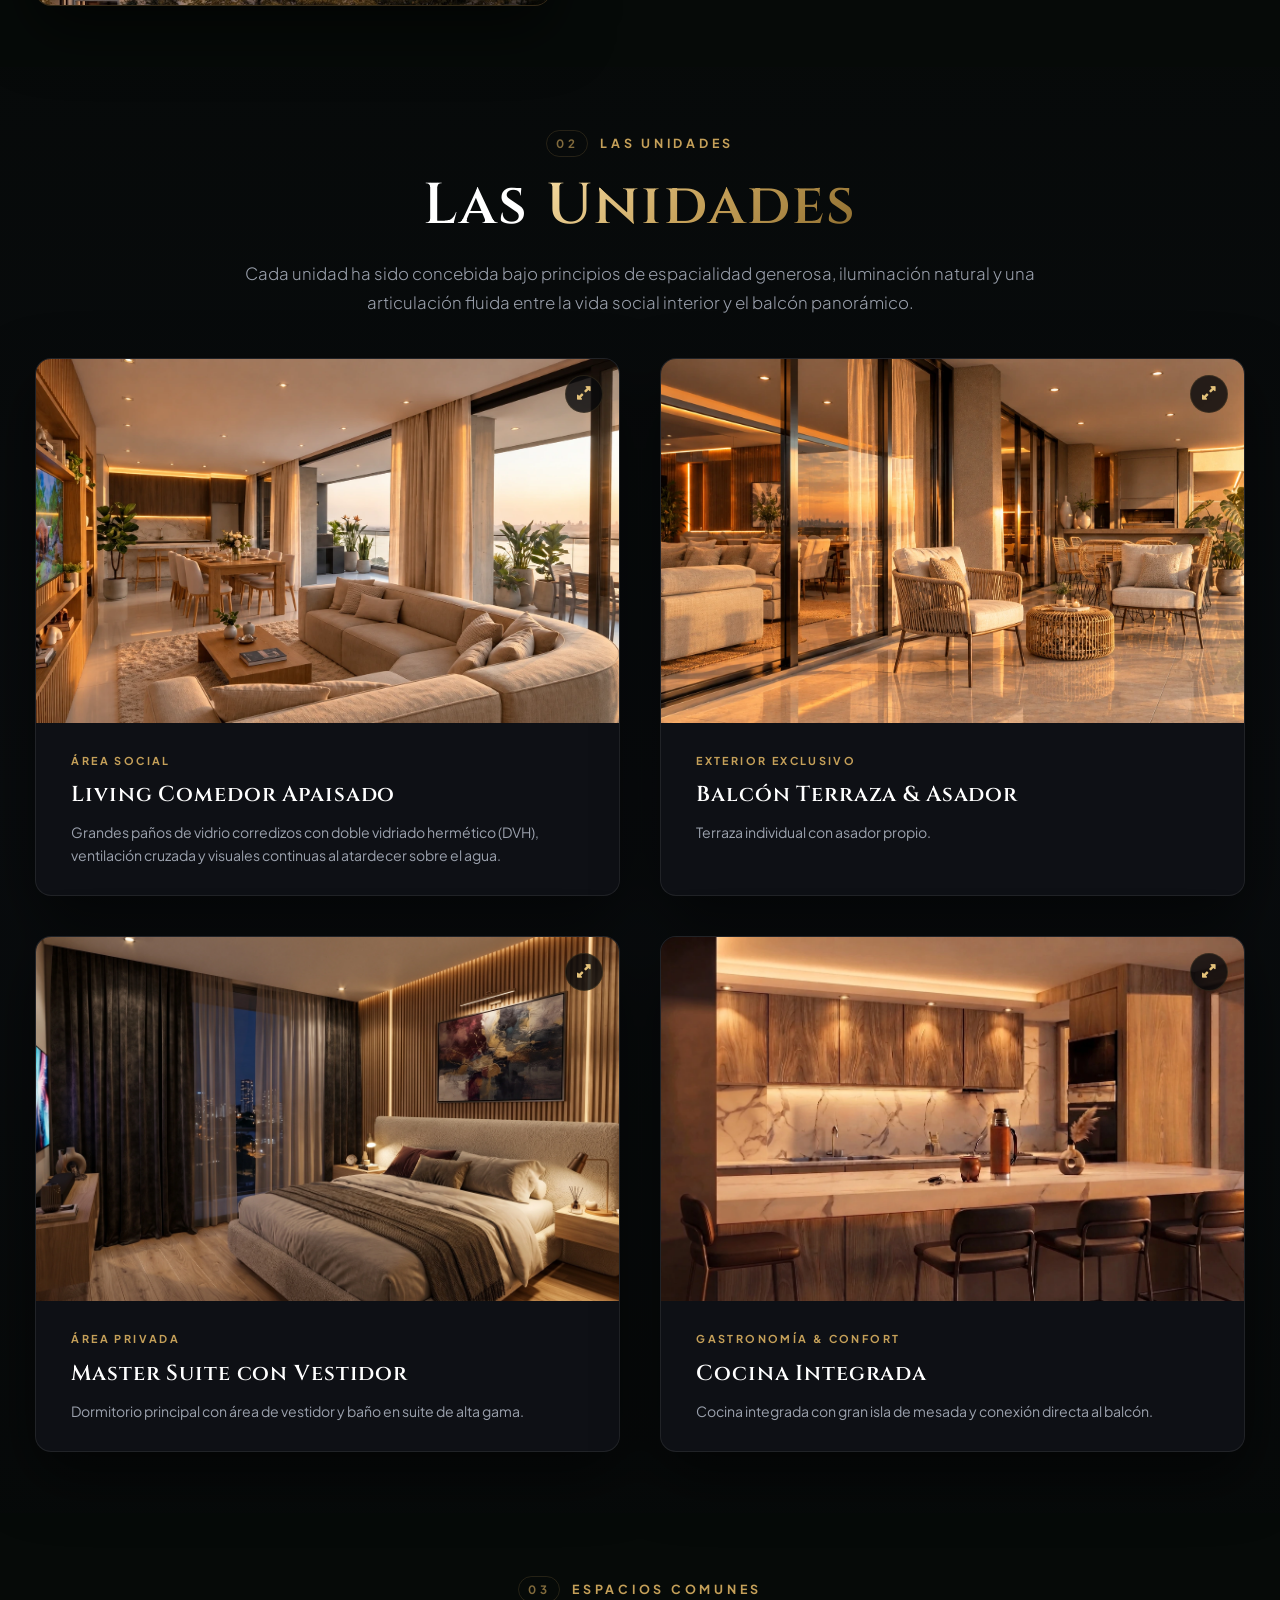
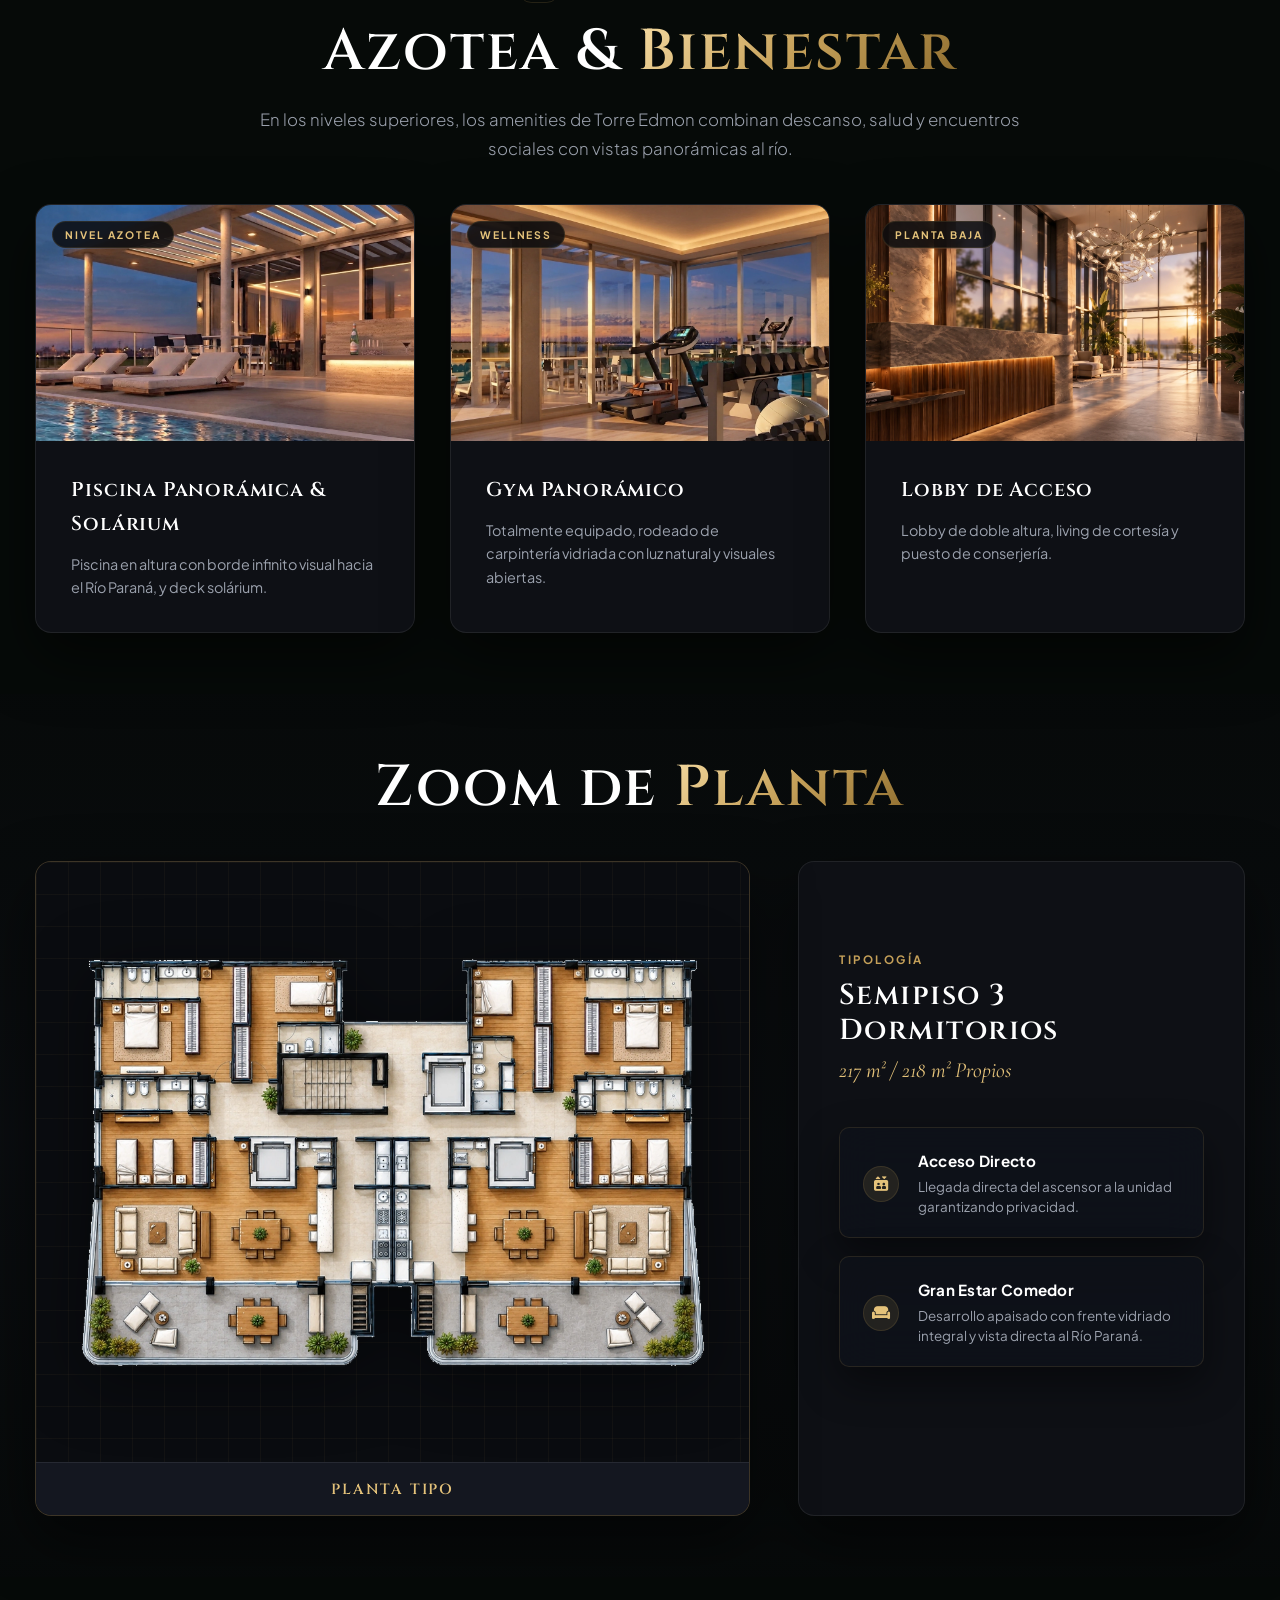
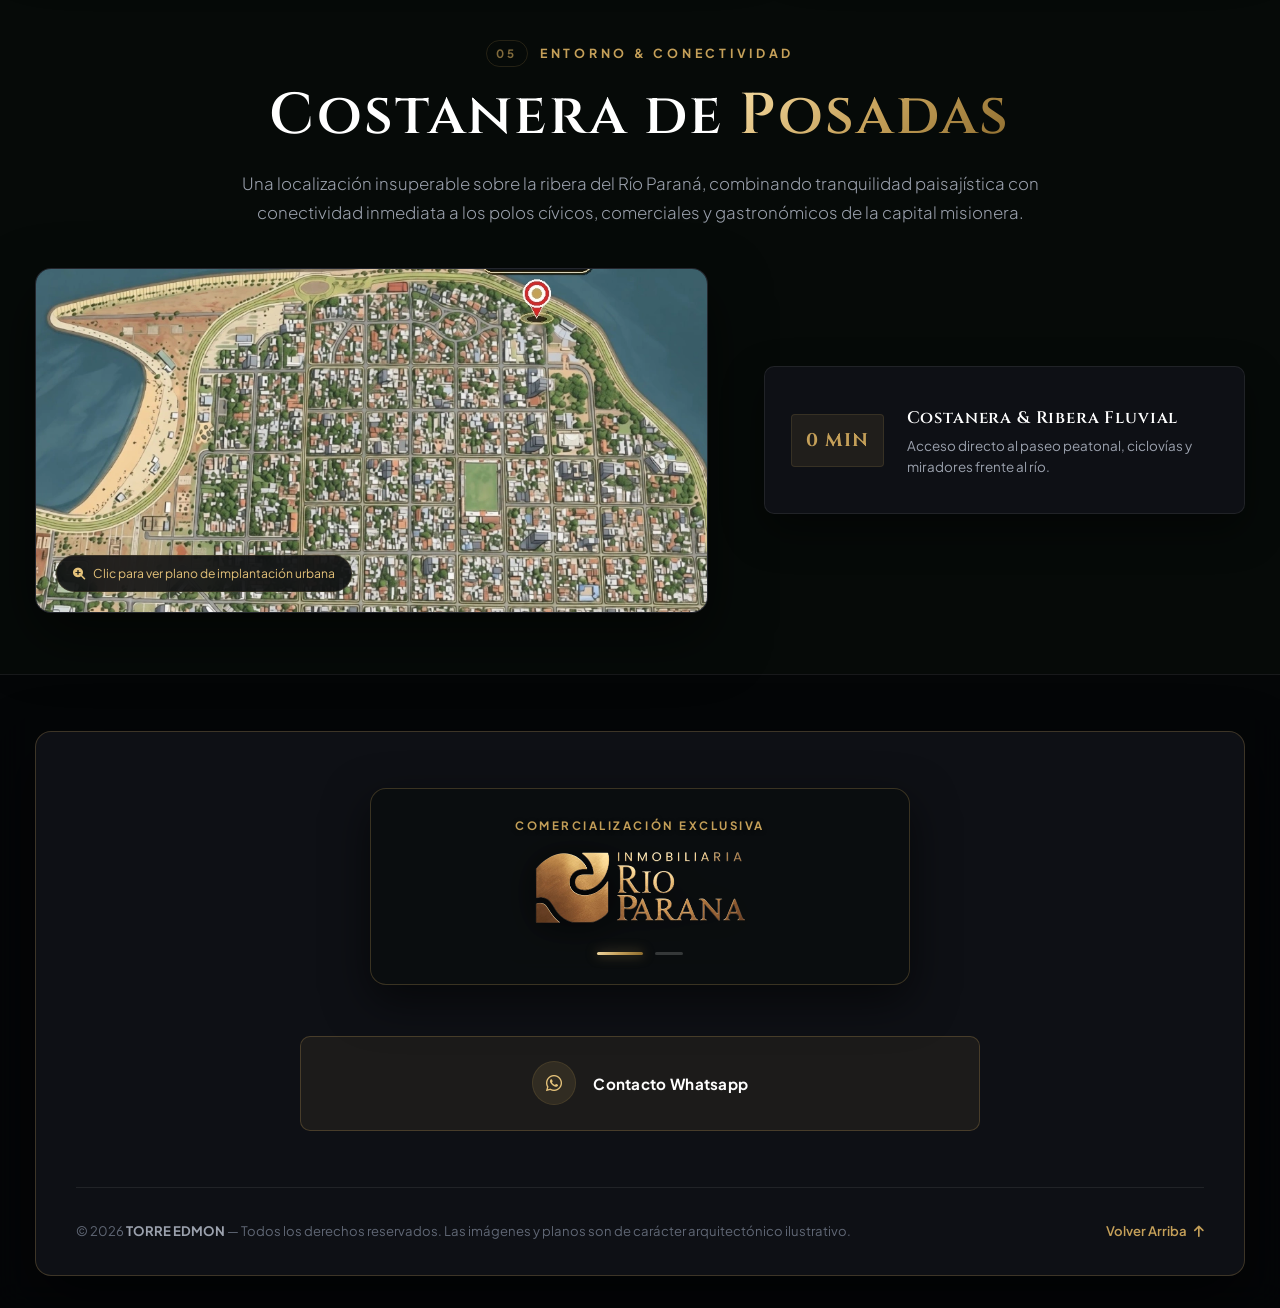
==== commit 35242c22: "feat(specs): pair 2 items per rotating card and center vertically in tipologia section" ====
--- a/index.html
+++ b/index.html
@@ -372,54 +372,64 @@
             <span class="spec-area">217 m² / 218 m² Propios</span>
           </div>
 
-          <!-- Automatic Glassdoor Rotating Deck for Specifications -->
+          <!-- Automatic Glassdoor Rotating Deck for Specifications (Paired 2-items per slide) -->
           <div class="glassdoor-deck glassdoor-deck-specs" id="specs-deck" aria-label="Especificaciones de Tipología">
+            <!-- Slide 1: Acceso Directo + Gran Estar Comedor -->
             <div class="glassdoor-slide active">
-              <div class="spec-feature-glasscard">
-                <div class="spec-icon"><i class="fas fa-elevator"></i></div>
-                <div class="spec-desc">
-                  <strong>Acceso Directo</strong>
-                  <span>Llegada directa del ascensor a la unidad garantizando privacidad.</span>
-                </div>
-              </div>
-            </div>
-
+              <div class="spec-pair-wrapper">
+                <div class="spec-feature-glasscard">
+                  <div class="spec-icon"><i class="fas fa-elevator"></i></div>
+                  <div class="spec-desc">
+                    <strong>Acceso Directo</strong>
+                    <span>Llegada directa del ascensor a la unidad garantizando privacidad.</span>
+                  </div>
+                </div>
+                <div class="spec-feature-glasscard">
+                  <div class="spec-icon"><i class="fas fa-couch"></i></div>
+                  <div class="spec-desc">
+                    <strong>Gran Estar Comedor</strong>
+                    <span>Desarrollo apaisado con frente vidriado integral y vista directa al Río Paraná.</span>
+                  </div>
+                </div>
+              </div>
+            </div>
+
+            <!-- Slide 2: Cocina con Isla + Master Suite -->
             <div class="glassdoor-slide">
-              <div class="spec-feature-glasscard">
-                <div class="spec-icon"><i class="fas fa-couch"></i></div>
-                <div class="spec-desc">
-                  <strong>Gran Estar Comedor</strong>
-                  <span>Desarrollo apaisado con frente vidriado integral y vista directa al Río Paraná.</span>
-                </div>
-              </div>
-            </div>
-
+              <div class="spec-pair-wrapper">
+                <div class="spec-feature-glasscard">
+                  <div class="spec-icon"><i class="fas fa-utensils"></i></div>
+                  <div class="spec-desc">
+                    <strong>Cocina con Isla & Lavadero</strong>
+                    <span>Sector gourmet con gran isla de mesada y conexión al balcón.</span>
+                  </div>
+                </div>
+                <div class="spec-feature-glasscard">
+                  <div class="spec-icon"><i class="fas fa-bed"></i></div>
+                  <div class="spec-desc">
+                    <strong>Master Suite + 2 Dormitorios</strong>
+                    <span>Suite principal con área de vestidor y baño en suite de alta gama.</span>
+                  </div>
+                </div>
+              </div>
+            </div>
+
+            <!-- Slide 3: Cocheras EV Ready + Seguridad Fiduciaria -->
             <div class="glassdoor-slide">
-              <div class="spec-feature-glasscard">
-                <div class="spec-icon"><i class="fas fa-utensils"></i></div>
-                <div class="spec-desc">
-                  <strong>Cocina con Isla & Lavadero</strong>
-                  <span>Sector gourmet con gran isla de mesada y conexión al balcón.</span>
-                </div>
-              </div>
-            </div>
-
-            <div class="glassdoor-slide">
-              <div class="spec-feature-glasscard">
-                <div class="spec-icon"><i class="fas fa-bed"></i></div>
-                <div class="spec-desc">
-                  <strong>Master Suite + 2 Dormitorios</strong>
-                  <span>Suite principal con área de vestidor y baño en suite de alta gama.</span>
-                </div>
-              </div>
-            </div>
-
-            <div class="glassdoor-slide">
-              <div class="spec-feature-glasscard">
-                <div class="spec-icon"><i class="fas fa-car"></i></div>
-                <div class="spec-desc">
-                  <strong>Cocheras con Carga Eléctrica</strong>
-                  <span>Asignación de cocheras cubiertas con ductos para estación de carga personal (EV Ready).</span>
+              <div class="spec-pair-wrapper">
+                <div class="spec-feature-glasscard">
+                  <div class="spec-icon"><i class="fas fa-car"></i></div>
+                  <div class="spec-desc">
+                    <strong>Cocheras con Carga Eléctrica</strong>
+                    <span>Asignación de cocheras cubiertas con ductos para estación de carga personal (EV Ready).</span>
+                  </div>
+                </div>
+                <div class="spec-feature-glasscard">
+                  <div class="spec-icon"><i class="fas fa-shield-halved"></i></div>
+                  <div class="spec-desc">
+                    <strong>Seguridad & Calidad Constructiva</strong>
+                    <span>Estructurado bajo fideicomiso inmobiliario con terminaciones de categoría superior.</span>
+                  </div>
                 </div>
               </div>
             </div>
--- a/styles/main.css
+++ b/styles/main.css
@@ -701,7 +701,14 @@
   border-color: var(--border-gold);
 }
 
-/* Spec feature glasscard */
+/* Spec feature glasscard & Pair Wrapper */
+.spec-pair-wrapper {
+  display: flex;
+  flex-direction: column;
+  gap: 1.15rem;
+  width: 100%;
+}
+
 .spec-feature-glasscard {
   width: 100%;
   box-sizing: border-box;
@@ -710,12 +717,12 @@
   -webkit-backdrop-filter: blur(20px);
   border: 1px solid var(--border-gold-subtle);
   border-radius: var(--radius-md);
-  padding: 1.4rem 1.6rem;
-  display: flex;
-  align-items: center;
-  gap: 1.25rem;
+  padding: 1.25rem 1.45rem;
+  display: flex;
+  align-items: center;
+  gap: 1.15rem;
   box-shadow: 0 16px 40px rgba(0, 0, 0, 0.45);
-  height: 100%;
+  transition: border-color 0.4s ease, transform 0.4s ease;
 }
 
 .spec-feature-glasscard:hover {
@@ -1101,7 +1108,8 @@
   padding: 2.8rem 2.5rem;
   display: flex;
   flex-direction: column;
-  justify-content: space-between;
+  justify-content: center;
+  gap: 2.4rem;
   box-shadow: var(--card-shadow);
 }
 
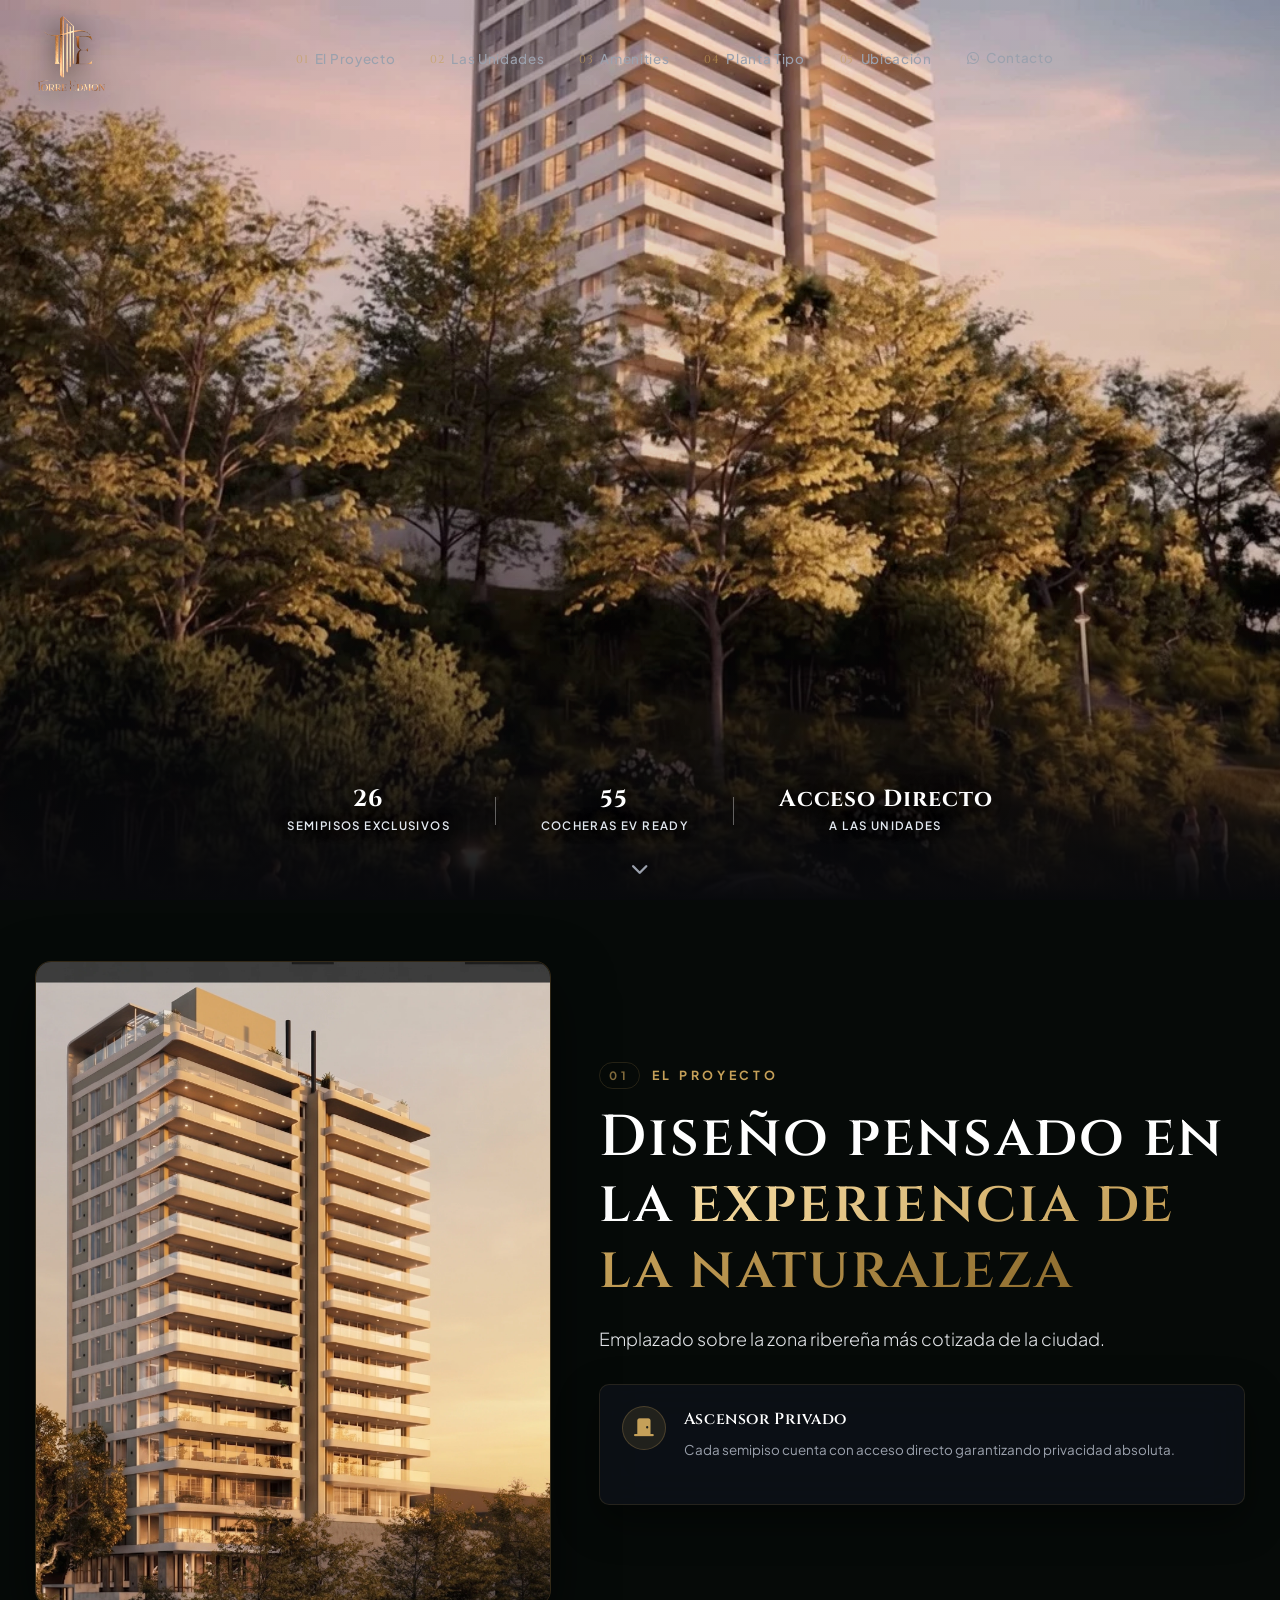
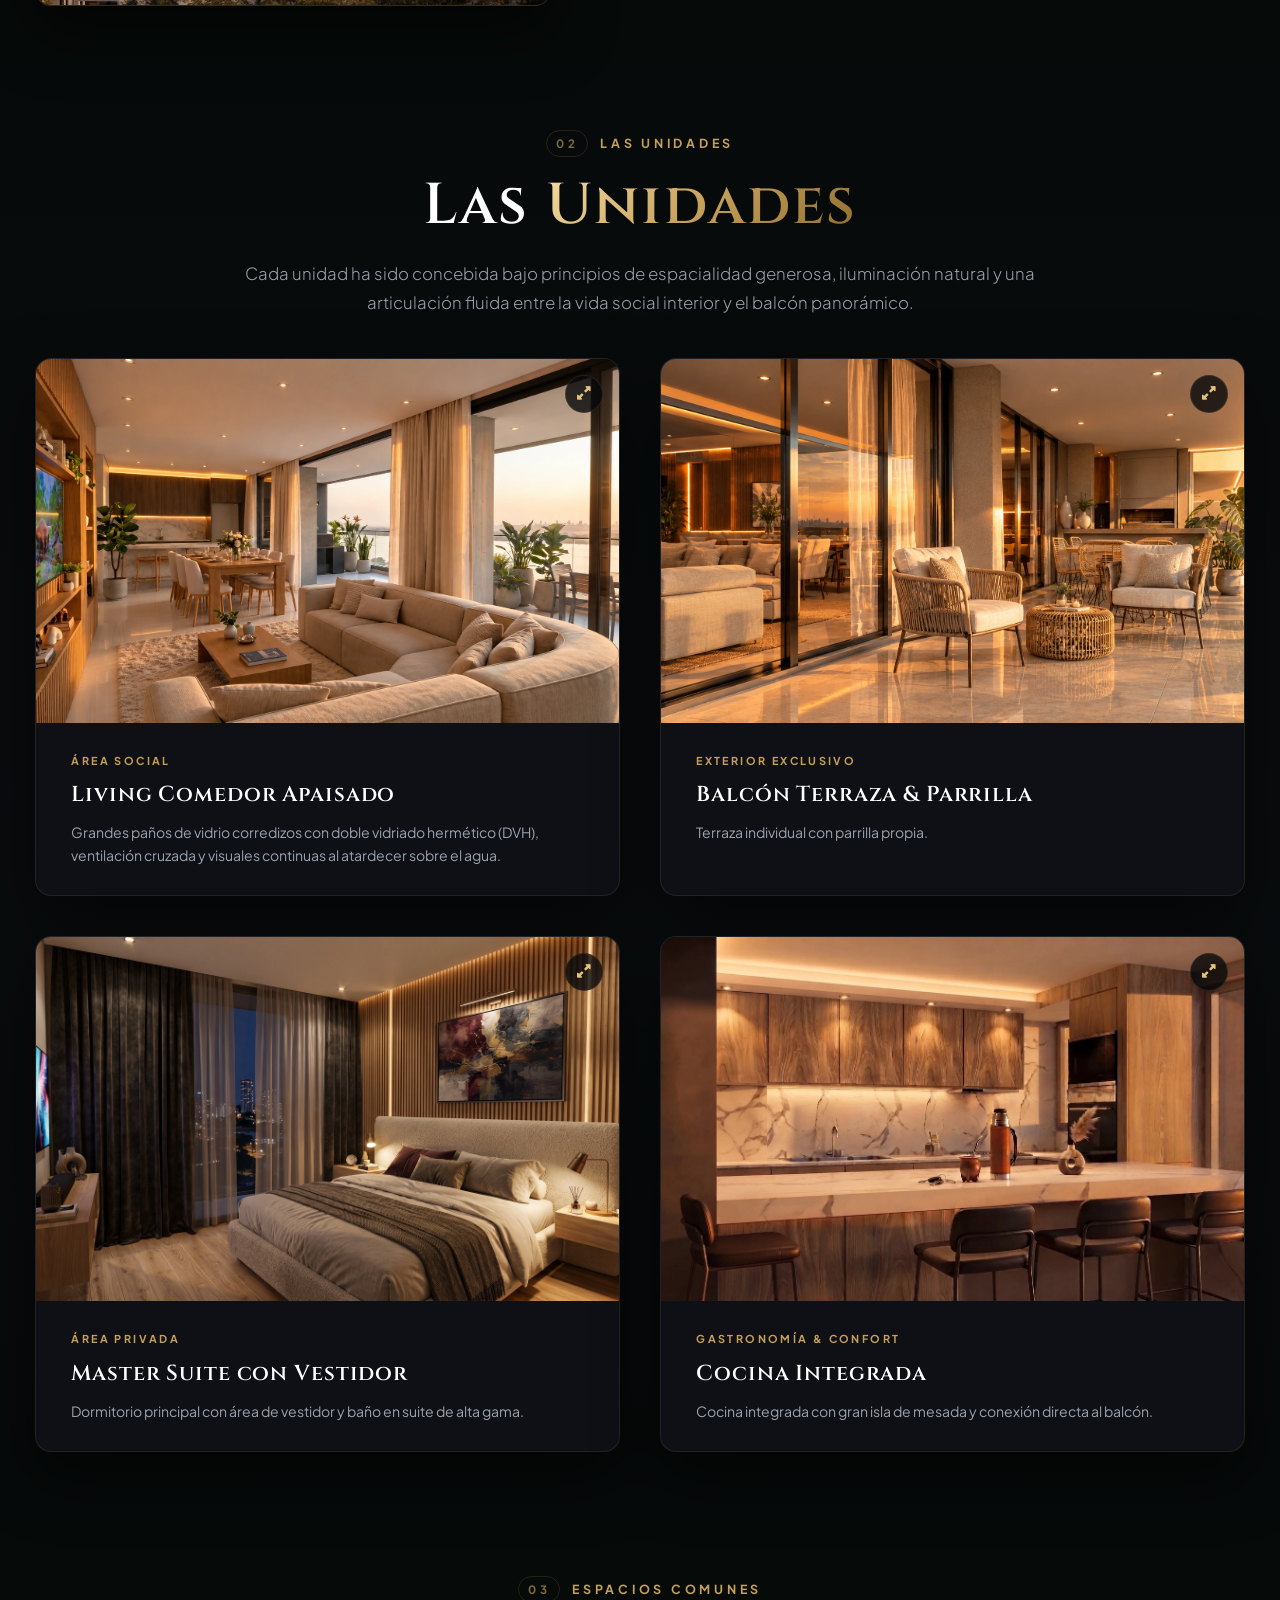
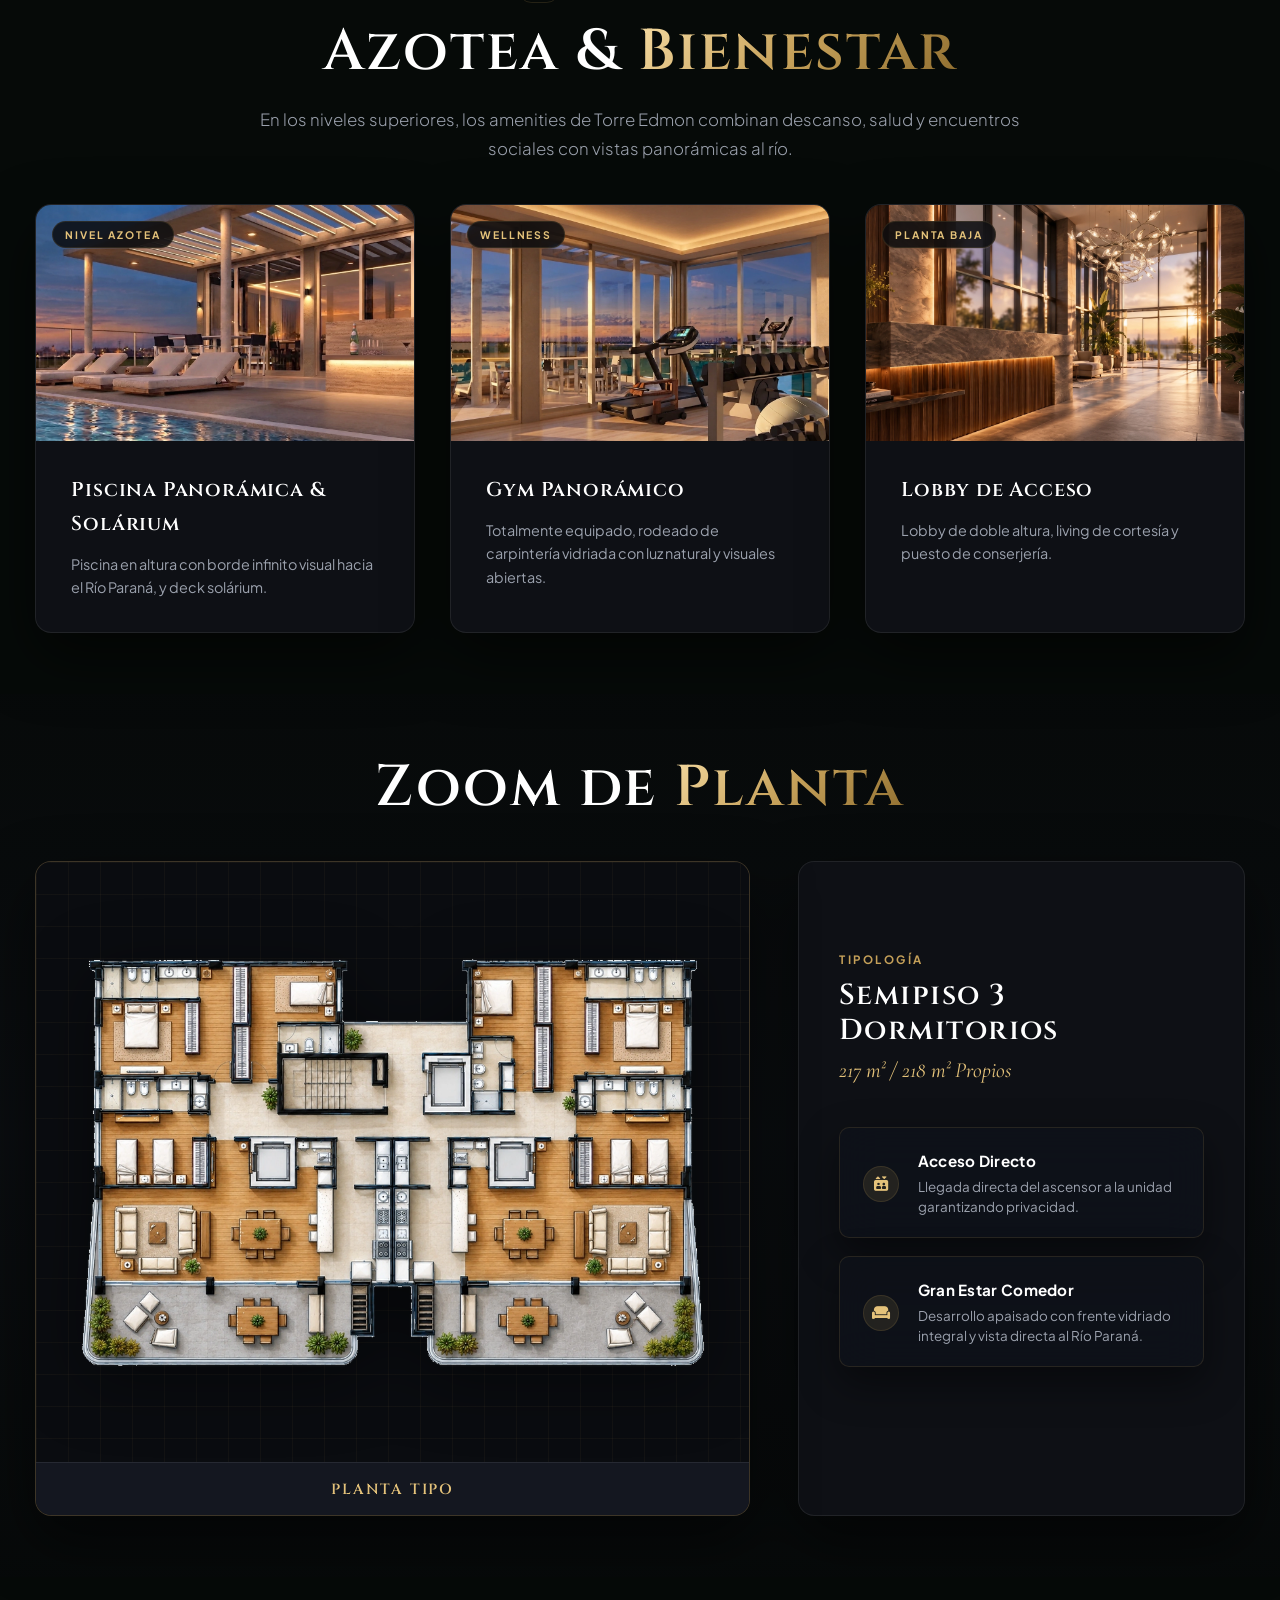
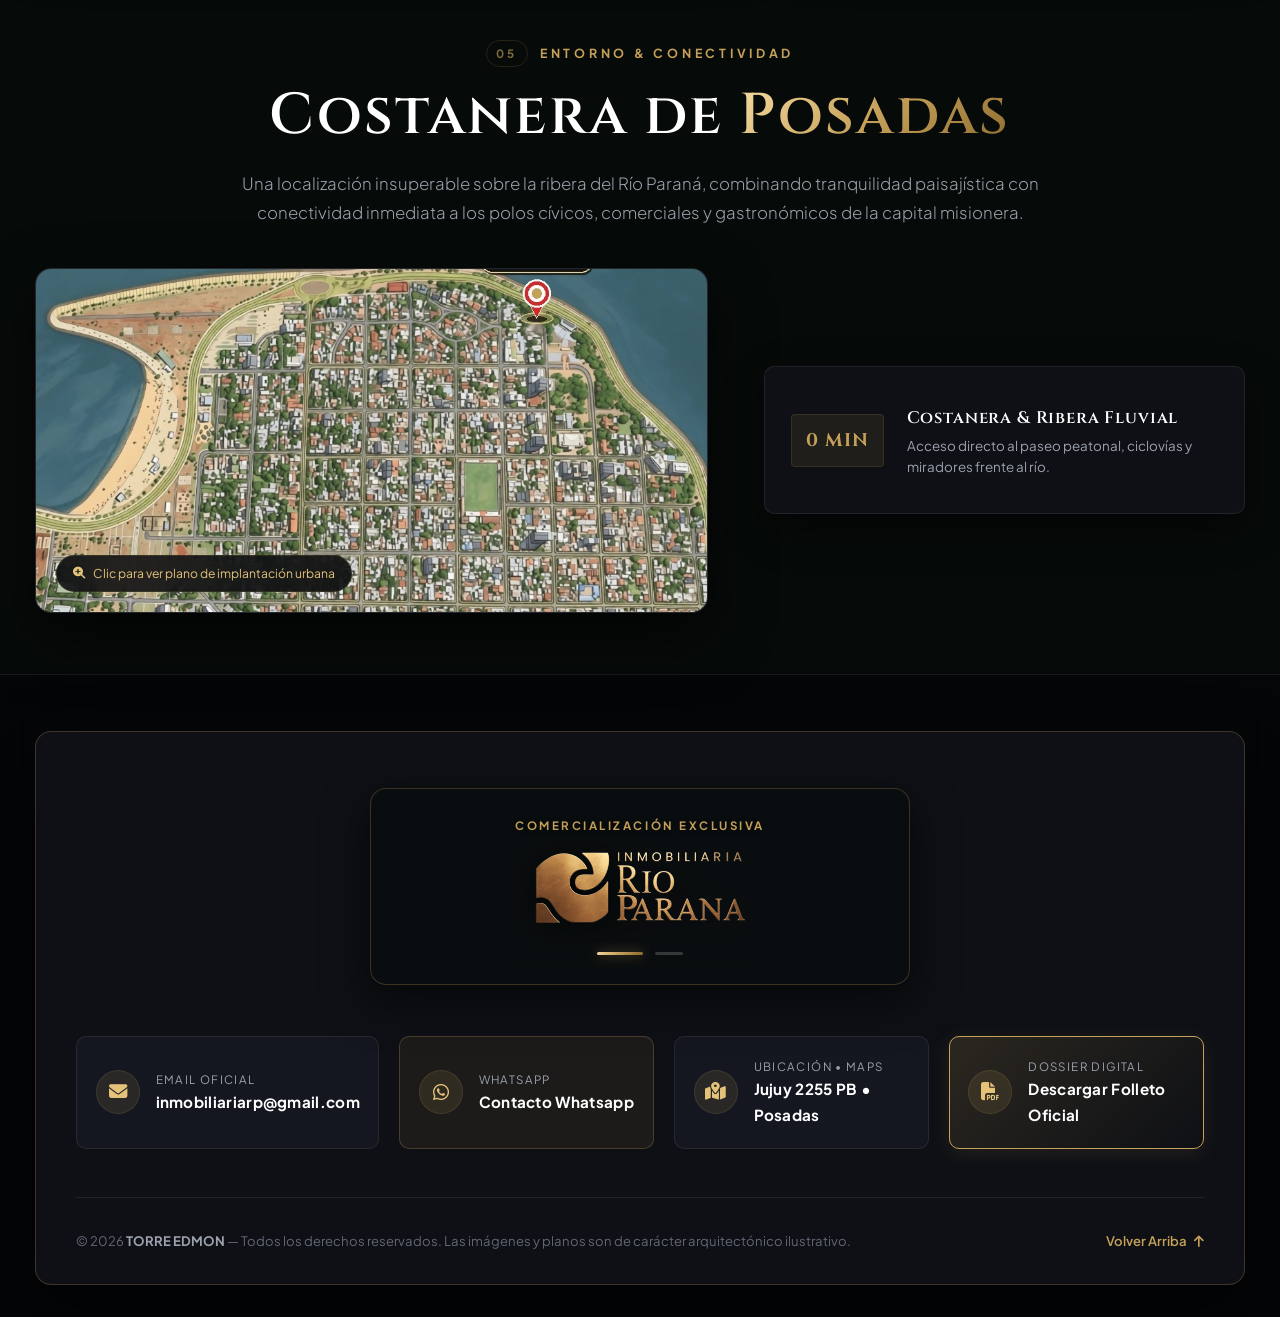
==== commit 188cdf68: "feat(ui): update Balcón Terraza & Parrilla and replace contact carousel with static cards (email, wh" ====
--- a/index.html
+++ b/index.html
@@ -194,7 +194,7 @@
               <div class="pillar-card glassdoor-card">
                 <div class="pillar-icon"><i class="fas fa-fire-burner"></i></div>
                 <div class="pillar-content">
-                  <h3>Balcón Terraza & Asador</h3>
+                  <h3>Balcón Terraza & Parrilla</h3>
                   <p>Generosas medidas y vistas francas al Paraná.</p>
                 </div>
               </div>
@@ -250,7 +250,7 @@
           </div>
         </div>
 
-        <!-- Balcón Terraza & Asador -->
+        <!-- Balcón Terraza & Parrilla -->
         <div class="unit-uniform-card" data-lightbox data-hires="assets/curated_v2/balcon_terraza_parrilla.webp" data-caption="Balcón Aterrazado con Parrilla Individual y Vista al Río Paraná">
           <div class="unit-img-box">
             <img src="assets/curated_v2/balcon_terraza_parrilla.webp" alt="Balcón Aterrazado con Parrilla Individual" loading="lazy">
@@ -258,8 +258,8 @@
           </div>
           <div class="unit-content-box">
             <span class="unit-category-tag">Exterior Exclusivo</span>
-            <h3 class="unit-card-title">Balcón Terraza & Asador</h3>
-            <p class="unit-card-desc">Terraza individual con asador propio.</p>
+            <h3 class="unit-card-title">Balcón Terraza & Parrilla</h3>
+            <p class="unit-card-desc">Terraza individual con parrilla propia.</p>
           </div>
         </div>
 
@@ -535,46 +535,43 @@
           </div>
         </div>
 
-        <!-- Automatic Rotating Contact Carousel (Seamless & Responsive) -->
-        <div class="contact-auto-carousel" id="contact-auto-carousel" aria-label="Canales de Contacto">
-          <div class="contact-auto-slide active">
-            <a href="https://wa.me/5493764765431?text=Hola,%20me%20gustaria%20mas%20informacion%20sobre%20la%20Torre%20Edmon" target="_blank" class="contact-card highlight">
-              <div class="contact-card-icon"><i class="fab fa-whatsapp"></i></div>
-              <div class="contact-card-text">
-                <strong class="contact-value">Contacto Whatsapp</strong>
-              </div>
-            </a>
-          </div>
-
-          <div class="contact-auto-slide">
-            <a href="assets/folleto_torre_edmon_posadas.pdf" download="FOLLETO_TORRE_EDMON_Posadas.pdf" class="contact-card highlight-gold">
-              <div class="contact-card-icon"><i class="fas fa-file-pdf"></i></div>
-              <div class="contact-card-text">
-                <span class="contact-label">Dossier Digital</span>
-                <strong class="contact-value">Descargar Folleto (PDF)</strong>
-              </div>
-            </a>
-          </div>
-
-          <div class="contact-auto-slide">
-            <a href="mailto:inmobiliariarp@gmail.com" class="contact-card">
-              <div class="contact-card-icon"><i class="fas fa-envelope"></i></div>
-              <div class="contact-card-text">
-                <span class="contact-label">Correo Oficial</span>
-                <strong class="contact-value">inmobiliariarp@gmail.com</strong>
-              </div>
-            </a>
-          </div>
-
-          <div class="contact-auto-slide">
-            <div class="contact-card">
-              <div class="contact-card-icon"><i class="fas fa-location-dot"></i></div>
-              <div class="contact-card-text">
-                <span class="contact-label">Ubicación</span>
-                <strong class="contact-value">Jujuy 2255 PB • Posadas, Misiones</strong>
-              </div>
-            </div>
-          </div>
+        <!-- Canales Directos de Contacto & Folleto Oficial -->
+        <div class="footer-contacts-grid" aria-label="Canales de Contacto">
+          <!-- Email -->
+          <a href="mailto:inmobiliariarp@gmail.com" class="contact-card">
+            <div class="contact-card-icon"><i class="fas fa-envelope"></i></div>
+            <div class="contact-card-text">
+              <span class="contact-label">Email Oficial</span>
+              <strong class="contact-value">inmobiliariarp@gmail.com</strong>
+            </div>
+          </a>
+
+          <!-- WhatsApp -->
+          <a href="https://wa.me/5493764765431?text=Hola,%20me%20gustaria%20mas%20informacion%20sobre%20la%20Torre%20Edmon" target="_blank" rel="noopener noreferrer" class="contact-card highlight">
+            <div class="contact-card-icon"><i class="fab fa-whatsapp"></i></div>
+            <div class="contact-card-text">
+              <span class="contact-label">WhatsApp</span>
+              <strong class="contact-value">Contacto Whatsapp</strong>
+            </div>
+          </a>
+
+          <!-- Maps -->
+          <a href="https://www.google.com/maps/search/?api=1&query=Jujuy+2255,+Posadas,+Misiones" target="_blank" rel="noopener noreferrer" class="contact-card">
+            <div class="contact-card-icon"><i class="fas fa-map-location-dot"></i></div>
+            <div class="contact-card-text">
+              <span class="contact-label">Ubicación • Maps</span>
+              <strong class="contact-value">Jujuy 2255 PB • Posadas</strong>
+            </div>
+          </a>
+
+          <!-- Descargar Folleto Oficial -->
+          <a href="assets/folleto_torre_edmon_posadas.pdf" download="FOLLETO_TORRE_EDMON_Posadas.pdf" class="contact-card highlight-gold">
+            <div class="contact-card-icon"><i class="fas fa-file-pdf"></i></div>
+            <div class="contact-card-text">
+              <span class="contact-label">Dossier Digital</span>
+              <strong class="contact-value">Descargar Folleto Oficial</strong>
+            </div>
+          </a>
         </div>
 
         <div class="footer-bottom-bar">
--- a/styles/main.css
+++ b/styles/main.css
@@ -730,50 +730,6 @@
 }
 
 /* ==========================================================================
-   FOOTER CONTACT AUTOMATIC CAROUSEL (ZERO GAP / ZERO LAYOUT JUMP)
-   ========================================================================== */
-.contact-auto-carousel {
-  display: grid;
-  grid-template-areas: "contact-cell";
-  align-items: stretch;
-  width: 100%;
-  max-width: 680px;
-  margin: 0 auto 3.5rem;
-  box-sizing: border-box;
-  perspective: 1200px;
-}
-
-.contact-auto-slide {
-  grid-area: contact-cell;
-  width: 100%;
-  box-sizing: border-box;
-  opacity: 0;
-  visibility: hidden;
-  transform: rotateY(12deg) scale(0.97);
-  transition: opacity 0.8s cubic-bezier(0.16, 1, 0.3, 1),
-              transform 0.8s cubic-bezier(0.16, 1, 0.3, 1),
-              visibility 0.8s;
-  pointer-events: none;
-  display: flex;
-  justify-content: center;
-}
-
-.contact-auto-slide.active {
-  opacity: 1;
-  visibility: visible;
-  transform: rotateY(0deg) scale(1);
-  pointer-events: auto;
-}
-
-.contact-auto-slide .contact-card {
-  margin: 0 auto;
-  width: 100%;
-  box-sizing: border-box;
-  justify-content: center;
-  height: 100%;
-}
-
-/* ==========================================================================
    02. LAS UNIDADES (Uniform Sized 2x2 Grid)
    ========================================================================== */
 .section-spaces {
@@ -1407,22 +1363,24 @@
 .footer-contacts-grid {
   display: grid;
   grid-template-columns: repeat(4, 1fr);
-  gap: 1.5rem;
-  margin-bottom: 3.5rem;
+  gap: 1.25rem;
+  margin-bottom: 3rem;
+  width: 100%;
 }
 
 .contact-card {
   background: var(--bg-surface-elevated);
   border: 1px solid var(--border-glass);
   border-radius: var(--radius-md);
-  padding: 1.5rem;
-  display: flex;
-  align-items: center;
-  gap: 1.1rem;
+  padding: 1.25rem 1.15rem;
+  display: flex;
+  align-items: center;
+  gap: 1rem;
   text-decoration: none;
   color: var(--text-main);
   transition: var(--transition-fast);
   text-align: left;
+  box-sizing: border-box;
 }
 
 .contact-card:hover {
@@ -1742,9 +1700,6 @@
     padding: 1.15rem 1.25rem;
     gap: 1rem;
   }
-  .contact-auto-carousel {
-    margin-bottom: 2.25rem;
-  }
   .footer-contacts-grid {
     gap: 0.85rem;
     margin-bottom: 1.75rem;
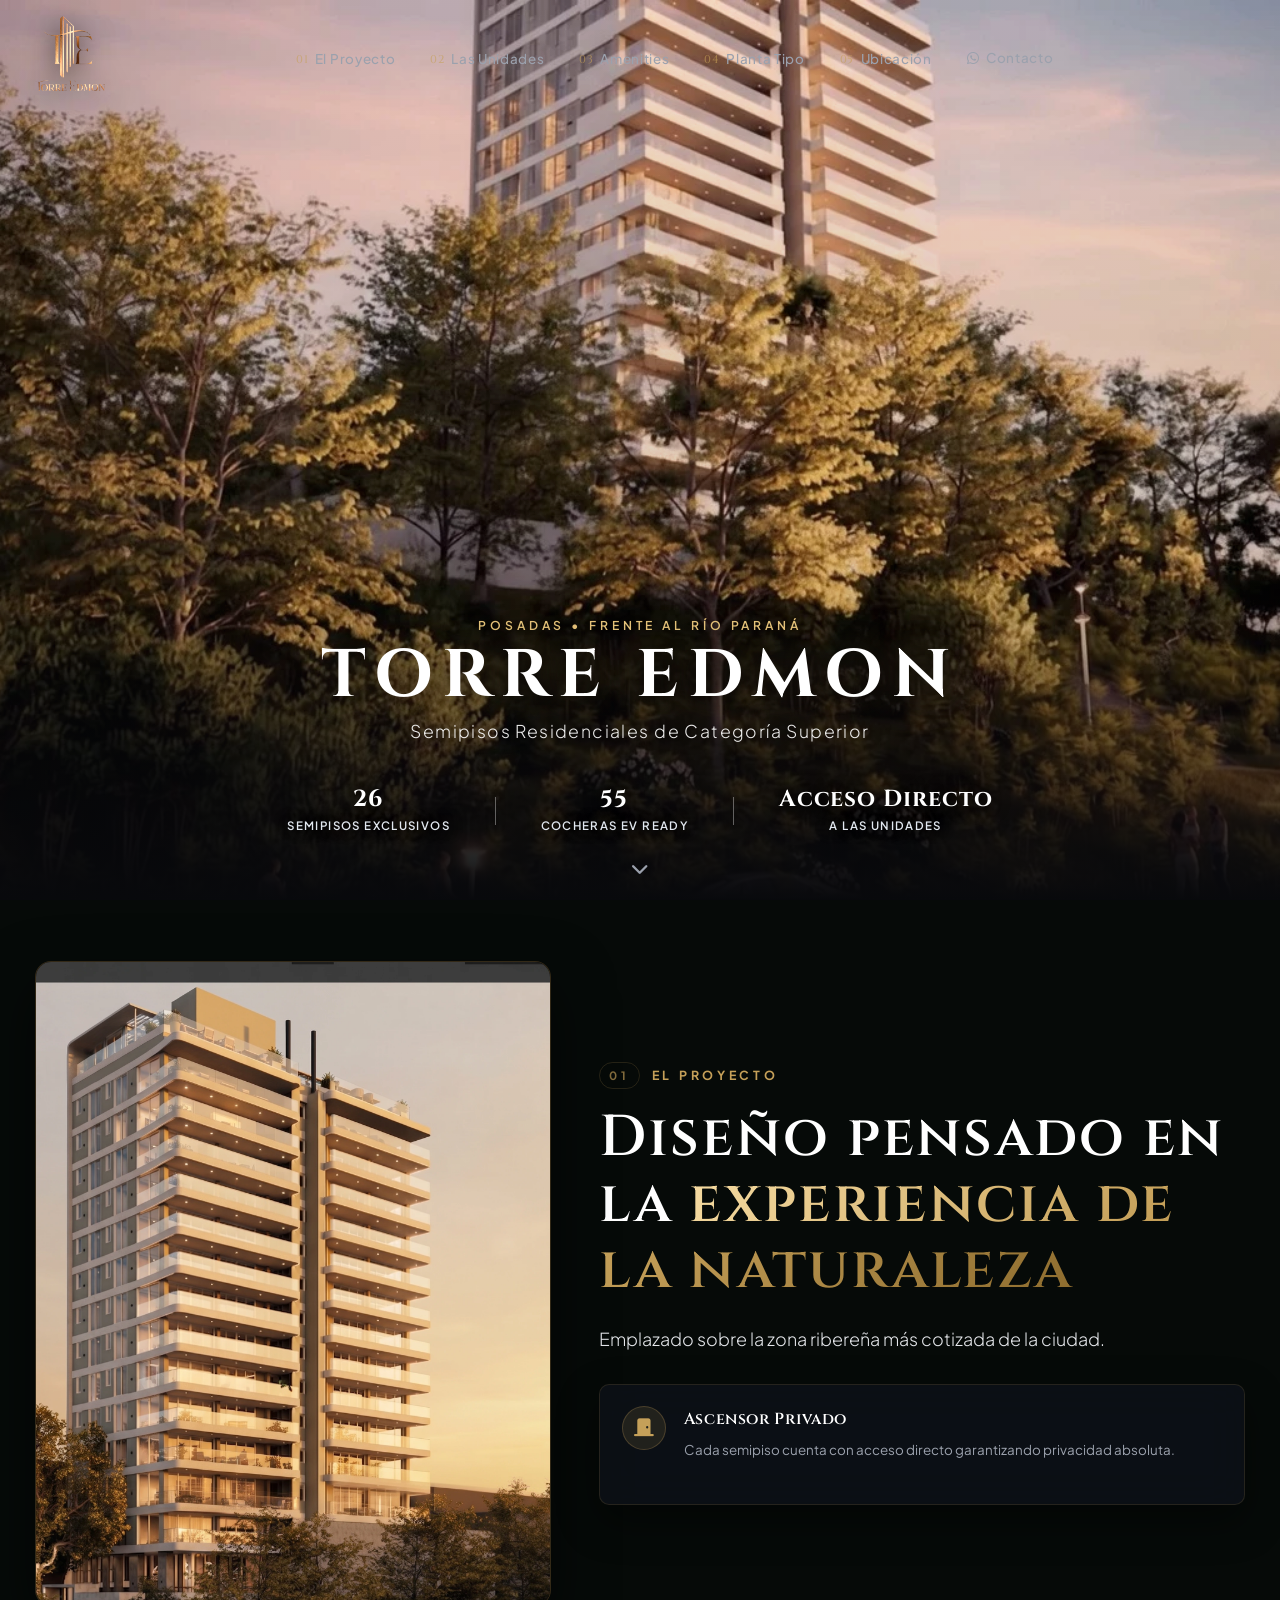
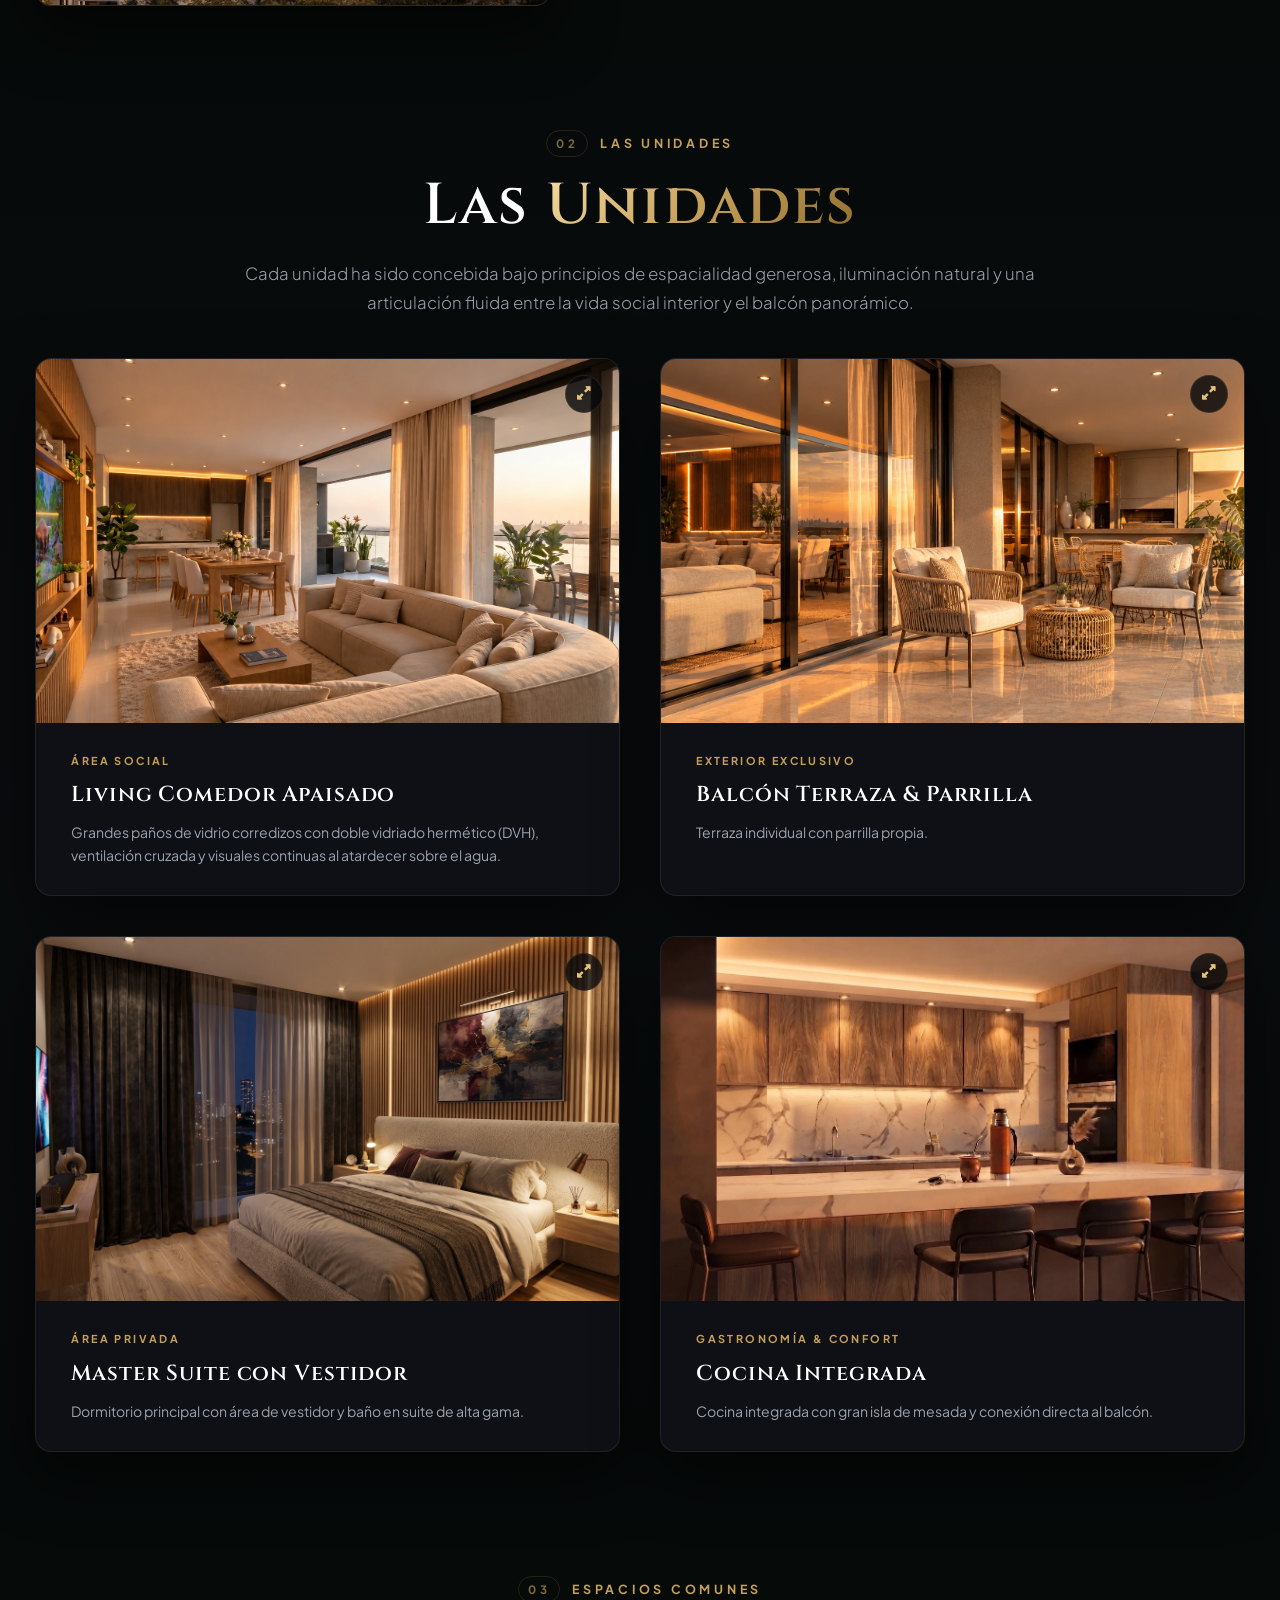
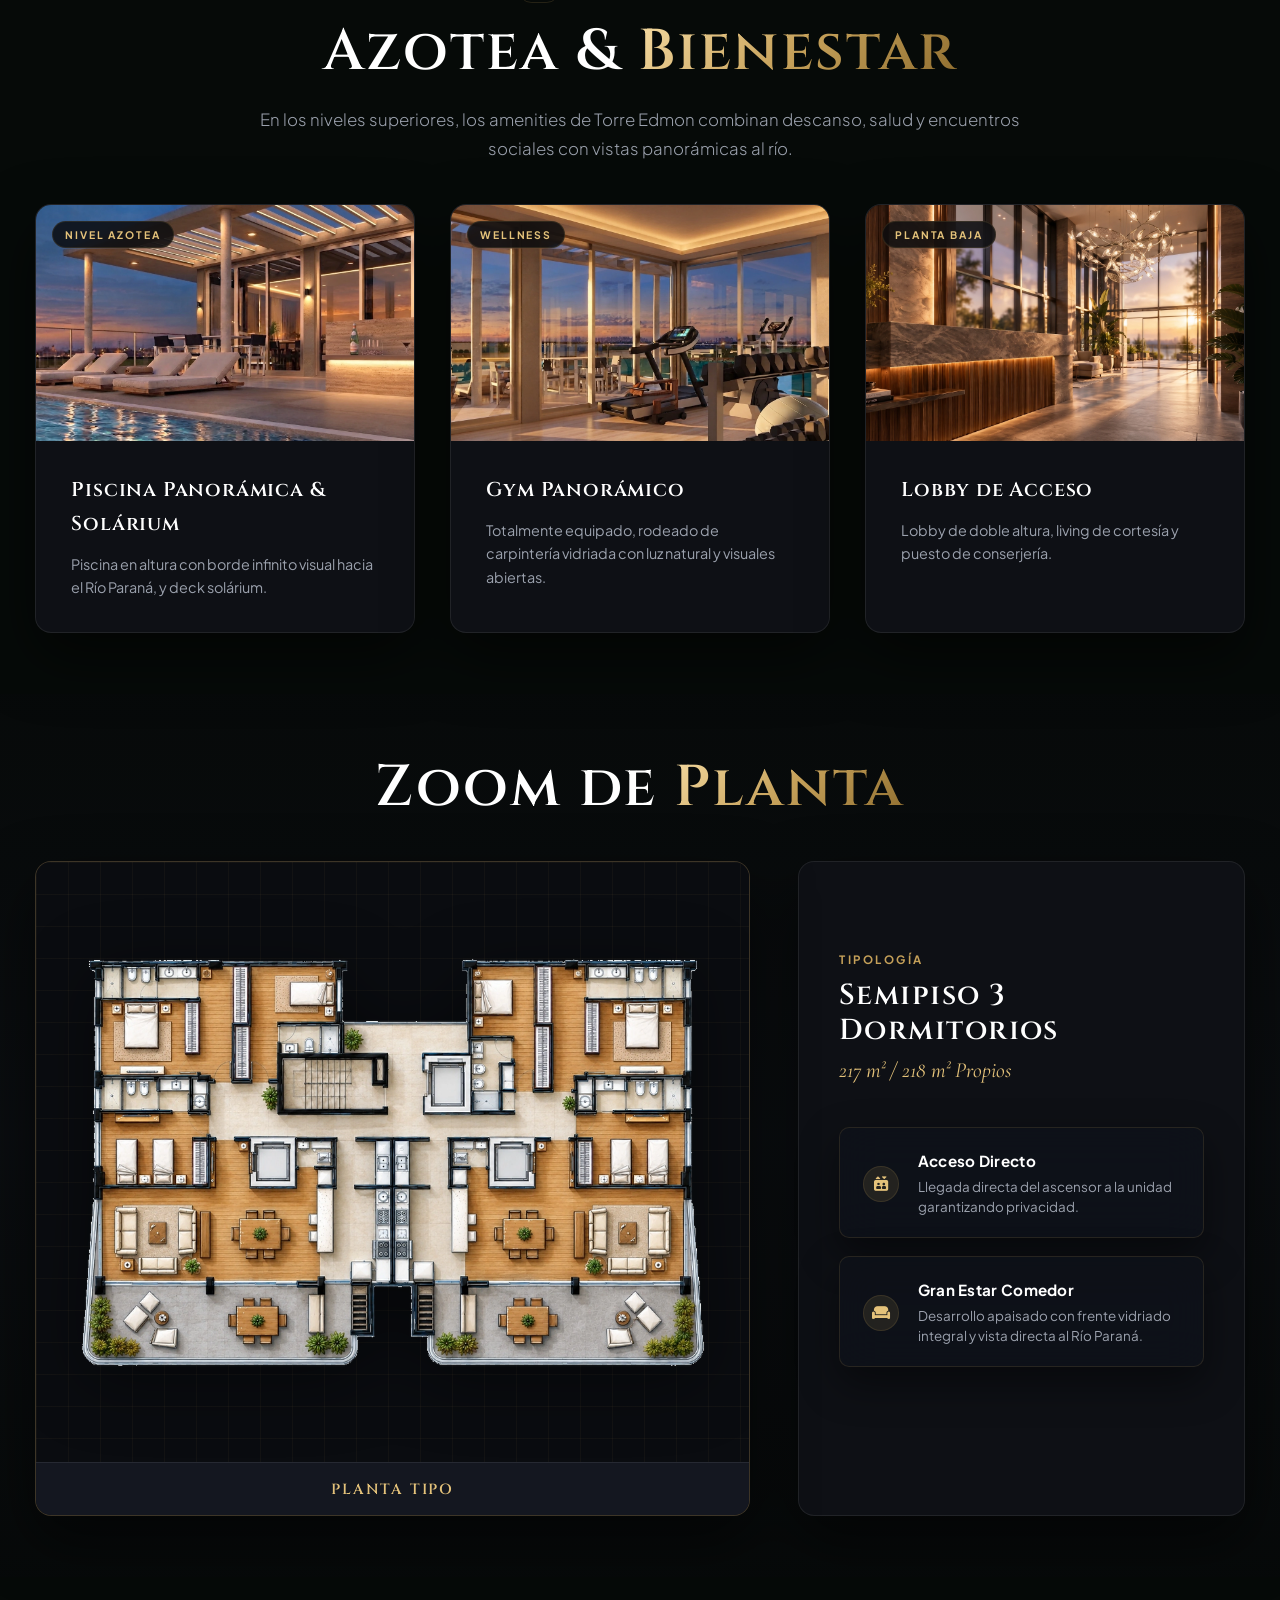
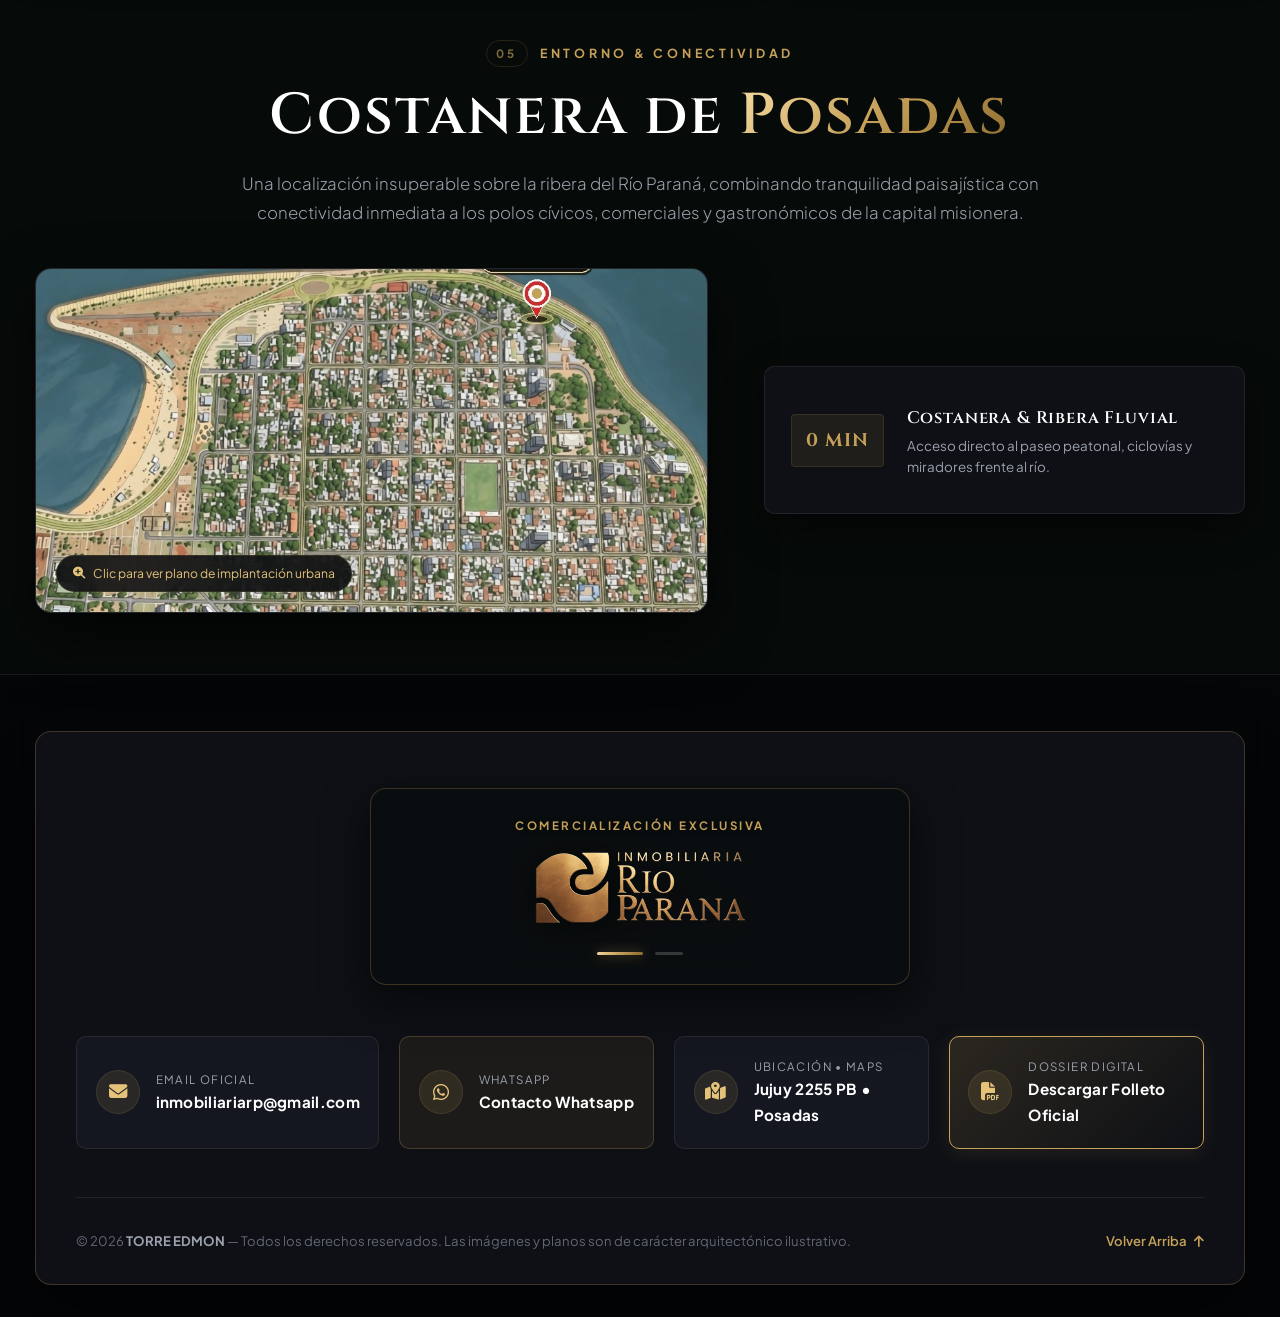
==== commit c5b22105: "fix(security-seo): harden HTTP headers, sanitize PDF metadata, unify branding to Torre Edmon, fix ch" ====
--- a/index.html
+++ b/index.html
@@ -2,10 +2,11 @@
 <html lang="es" data-theme="dark">
 <head>
   <meta charset="UTF-8">
+  <meta http-equiv="Content-Type" content="text/html; charset=utf-8">
   <meta name="viewport" content="width=device-width, initial-scale=1.0">
   <title>Torre Edmon | Fideicomiso Inmobiliario Costa Posadas</title>
-  <meta name="description" content="Torre Edmon: Residencias semipisos de 217 m² y 218 m² propios frente al Río Paraná en Posadas, Misiones. Palier privado, balcones aterrazados con parrilla, piscina rooftop, cocheras EV Ready.">
-  <meta name="keywords" content="Torre Edmon, Torre Edmond, departamentos en pozo Posadas, departamentos en pozo Posadas Misiones, inversion inmobiliaria Posadas, Fideicomiso Costa Posadas, Inmobiliaria Rio Parana, departamentos costanera Posadas, departamentos con vista al rio Posadas, Ruben Carreño">
+  <meta name="description" content="Torre Edmon: Residencias semipisos exclusivos de 217 m2 y 218 m2 propios frente al Río Paraná en Posadas, Misiones. Palier privado, balcones aterrazados con parrilla propia, piscina rooftop y 55 cocheras EV Ready.">
+  <meta name="keywords" content="Torre Edmon, departamentos en pozo Posadas, departamentos en pozo Posadas Misiones, inversion inmobiliaria Posadas, Fideicomiso Costa Posadas, Inmobiliaria Rio Parana, departamentos costanera Posadas, departamentos con vista al rio Posadas">
   <meta name="author" content="Inmobiliaria Río Paraná">
   <meta name="robots" content="index, follow">
   <link rel="canonical" href="https://edmonposadas.vercel.app/">
@@ -14,7 +15,7 @@
   <meta property="og:type" content="website">
   <meta property="og:url" content="https://edmonposadas.vercel.app/">
   <meta property="og:title" content="Torre Edmon — Residencias Exclusivas en Posadas Misiones">
-  <meta property="og:description" content="Departamentos semipisos de 217 m² frente al Río Paraná. Acceso directo a las unidades, balcón con parrilla, piscina rooftop y 55 cocheras EV Ready.">
+  <meta property="og:description" content="Departamentos semipisos de 217 m2 propios frente al Río Paraná. Acceso directo a las unidades, balcón con parrilla propia, piscina rooftop y 55 cocheras EV Ready.">
   <meta property="og:image" content="https://edmonposadas.vercel.app/assets/curated_v2/fachada_torre_edmon.webp">
   <meta property="og:image:width" content="1200">
   <meta property="og:image:height" content="630">
@@ -28,16 +29,17 @@
   <meta name="twitter:description" content="Emprendimiento residencial de vanguardia frente al Río Paraná en Posadas, Misiones. Comercializa Inmobiliaria Río Paraná.">
   <meta name="twitter:image" content="https://edmonposadas.vercel.app/assets/curated_v2/fachada_torre_edmon.webp">
 
-  <!-- Schema.org JSON-LD -->
+  <!-- Schema.org JSON-LD (Rich Results Validated) -->
   <script type="application/ld+json">
   {
     "@context": "https://schema.org",
     "@graph": [
       {
-        "@type": "ApartmentComplex",
+        "@type": ["ApartmentComplex", "Place"],
         "@id": "https://edmonposadas.vercel.app/#building",
-        "name": "Torre Edmon (Edificio Edmond)",
-        "description": "Edificio residencial de categoría superior con 26 semipisos exclusivos de 217 m² y 218 m² propios, piscina y solárium en azotea, gimnasio panorámico, 55 cocheras EV Ready y acceso directo a las unidades.",
+        "name": "Torre Edmon",
+        "alternateName": ["Torre Edmon Posadas", "Edificio Torre Edmon"],
+        "description": "Edificio residencial de categoría superior con 26 semipisos exclusivos de 217 m2 y 218 m2 propios frente al Río Paraná, piscina y solárium en azotea, gimnasio panorámico, 55 cocheras EV Ready y acceso directo a las unidades.",
         "url": "https://edmonposadas.vercel.app/",
         "image": "https://edmonposadas.vercel.app/assets/curated_v2/fachada_torre_edmon.webp",
         "address": {
@@ -51,7 +53,16 @@
           "@type": "GeoCoordinates",
           "latitude": -27.3667,
           "longitude": -55.8969
-        }
+        },
+        "amenityFeature": [
+          {"@type": "LocationFeatureSpecification", "name": "Piscina Panorámica en Azotea con Vista al Río Paraná", "value": true},
+          {"@type": "LocationFeatureSpecification", "name": "Solárium y Deck de Relax", "value": true},
+          {"@type": "LocationFeatureSpecification", "name": "Fitness Center / Gimnasio Panorámico", "value": true},
+          {"@type": "LocationFeatureSpecification", "name": "55 Cocheras con infraestructura EV Ready (autos eléctricos)", "value": true},
+          {"@type": "LocationFeatureSpecification", "name": "Doble Ascensor con Acceso Directo por Palier Privado", "value": true},
+          {"@type": "LocationFeatureSpecification", "name": "Balcón Aterrazado con Parrilla Individual Integrada", "value": true},
+          {"@type": "LocationFeatureSpecification", "name": "Hall de Acceso en Doble Altura con Puesto de Conserjería", "value": true}
+        ]
       },
       {
         "@type": "RealEstateAgent",
@@ -69,6 +80,30 @@
           "postalCode": "3300",
           "addressCountry": "AR"
         }
+      },
+      {
+        "@type": "BreadcrumbList",
+        "@id": "https://edmonposadas.vercel.app/#breadcrumb",
+        "itemListElement": [
+          {
+            "@type": "ListItem",
+            "position": 1,
+            "name": "Inicio",
+            "item": "https://edmonposadas.vercel.app/"
+          },
+          {
+            "@type": "ListItem",
+            "position": 2,
+            "name": "Departamentos en Pozo Posadas",
+            "item": "https://edmonposadas.vercel.app/#proyecto"
+          },
+          {
+            "@type": "ListItem",
+            "position": 3,
+            "name": "Torre Edmon",
+            "item": "https://edmonposadas.vercel.app/#interiores"
+          }
+        ]
       }
     ]
   }
@@ -81,9 +116,8 @@
   <link rel="preconnect" href="https://fonts.gstatic.com" crossorigin>
   <link href="https://fonts.googleapis.com/css2?family=Cinzel:wght@400;500;600;700;800&family=Cormorant+Garamond:ital,wght@0,400;0,600;1,400;1,600&family=Plus+Jakarta+Sans:wght@300;400;500;600;700&display=swap" rel="stylesheet">
 
-  <link rel="stylesheet" href="https://cdnjs.cloudflare.com/ajax/libs/font-awesome/6.4.0/css/all.min.css">
-  <link rel="stylesheet" href="styles/main.css">
-</head>
+  <link rel="stylesheet" href="https://cdnjs.cloudflare.com/ajax/libs/font-awesome/6.4.0/css/all.min.css" integrity="sha512-iecdLmaskl7CVkqkXNQ/ZH/XLlvWZOJyj7Yy7tcenmpD1ypASozpmT/E0iPtmFIB46ZmdtAc9eNBvH0H/ZpiBw==" crossorigin="anonymous" referrerpolicy="no-referrer">
+  <link rel="stylesheet" href="styles/main.css"></head>
 <body class="dark-editorial">
 
   <!-- Living Botanical Background with Water Dewdrops -->
@@ -96,10 +130,10 @@
   <!-- Luxury Minimalist Navbar -->
   <nav class="navbar">
     <div class="container nav-container">
-      <a href="#hero" class="brand-logo-wrap" aria-label="Torre Edmond">
+      <a href="#hero" class="brand-logo-wrap" aria-label="Torre Edmon">
         <picture>
           <source srcset="assets/branding/Torre edmond hd_transparente.webp" type="image/webp">
-          <img src="assets/branding/Torre edmond hd_transparente.png" alt="Torre Edmond" class="brand-logo-img brand-logo-edmond">
+          <img src="assets/branding/Torre edmond hd_transparente.png" alt="Torre Edmon" class="brand-logo-img brand-logo-edmon">
         </picture>
       </a>
 
@@ -130,6 +164,15 @@
     <div class="hero-overlay"></div>
 
     <div class="container hero-content-minimal">
+      <!-- Semantic H1 & Luxury Brand Statement -->
+      <div class="hero-brand-statement">
+        <h1 class="hero-main-title">
+          <span class="hero-title-sup">POSADAS • FRENTE AL RÍO PARANÁ</span>
+          <span class="hero-title-brand">TORRE EDMON</span>
+          <span class="hero-title-sub">Semipisos Residenciales de Categoría Superior</span>
+        </h1>
+      </div>
+
       <!-- Clean Key Metrics Strip at the bottom of hero -->
       <div class="hero-metrics-strip">
         <div class="metric-item">
--- a/styles/main.css
+++ b/styles/main.css
@@ -407,6 +407,64 @@
   align-items: center;
 }
 
+/* Hero Brand Headline & Semantic H1 */
+.hero-brand-statement {
+  text-align: center;
+  margin-bottom: 2rem;
+  pointer-events: none;
+  animation: heroTitleFade 1.2s cubic-bezier(0.16, 1, 0.3, 1) both;
+}
+
+.hero-main-title {
+  display: flex;
+  flex-direction: column;
+  align-items: center;
+  gap: 0.35rem;
+  margin: 0;
+  padding: 0;
+}
+
+.hero-title-sup {
+  font-family: var(--font-sans);
+  font-size: 0.76rem;
+  font-weight: 600;
+  letter-spacing: 0.32em;
+  color: var(--gold-light);
+  text-transform: uppercase;
+  text-shadow: 0 2px 10px rgba(0, 0, 0, 0.95);
+}
+
+.hero-title-brand {
+  font-family: var(--font-serif);
+  font-size: clamp(2.4rem, 5.5vw, 4.2rem);
+  font-weight: 700;
+  letter-spacing: 0.14em;
+  color: #ffffff;
+  text-transform: uppercase;
+  line-height: 1.05;
+  text-shadow: 0 4px 28px rgba(0, 0, 0, 0.98), 0 0 45px rgba(197, 160, 89, 0.4);
+}
+
+.hero-title-sub {
+  font-family: var(--font-sans);
+  font-size: clamp(0.85rem, 1.8vw, 1.1rem);
+  font-weight: 300;
+  letter-spacing: 0.08em;
+  color: rgba(255, 255, 255, 0.92);
+  text-shadow: 0 2px 14px rgba(0, 0, 0, 0.95);
+}
+
+@keyframes heroTitleFade {
+  from {
+    opacity: 0;
+    transform: translateY(-16px);
+  }
+  to {
+    opacity: 1;
+    transform: translateY(0);
+  }
+}
+
 /* Key Metrics Strip at bottom of hero */
 .hero-metrics-strip {
   display: flex;
